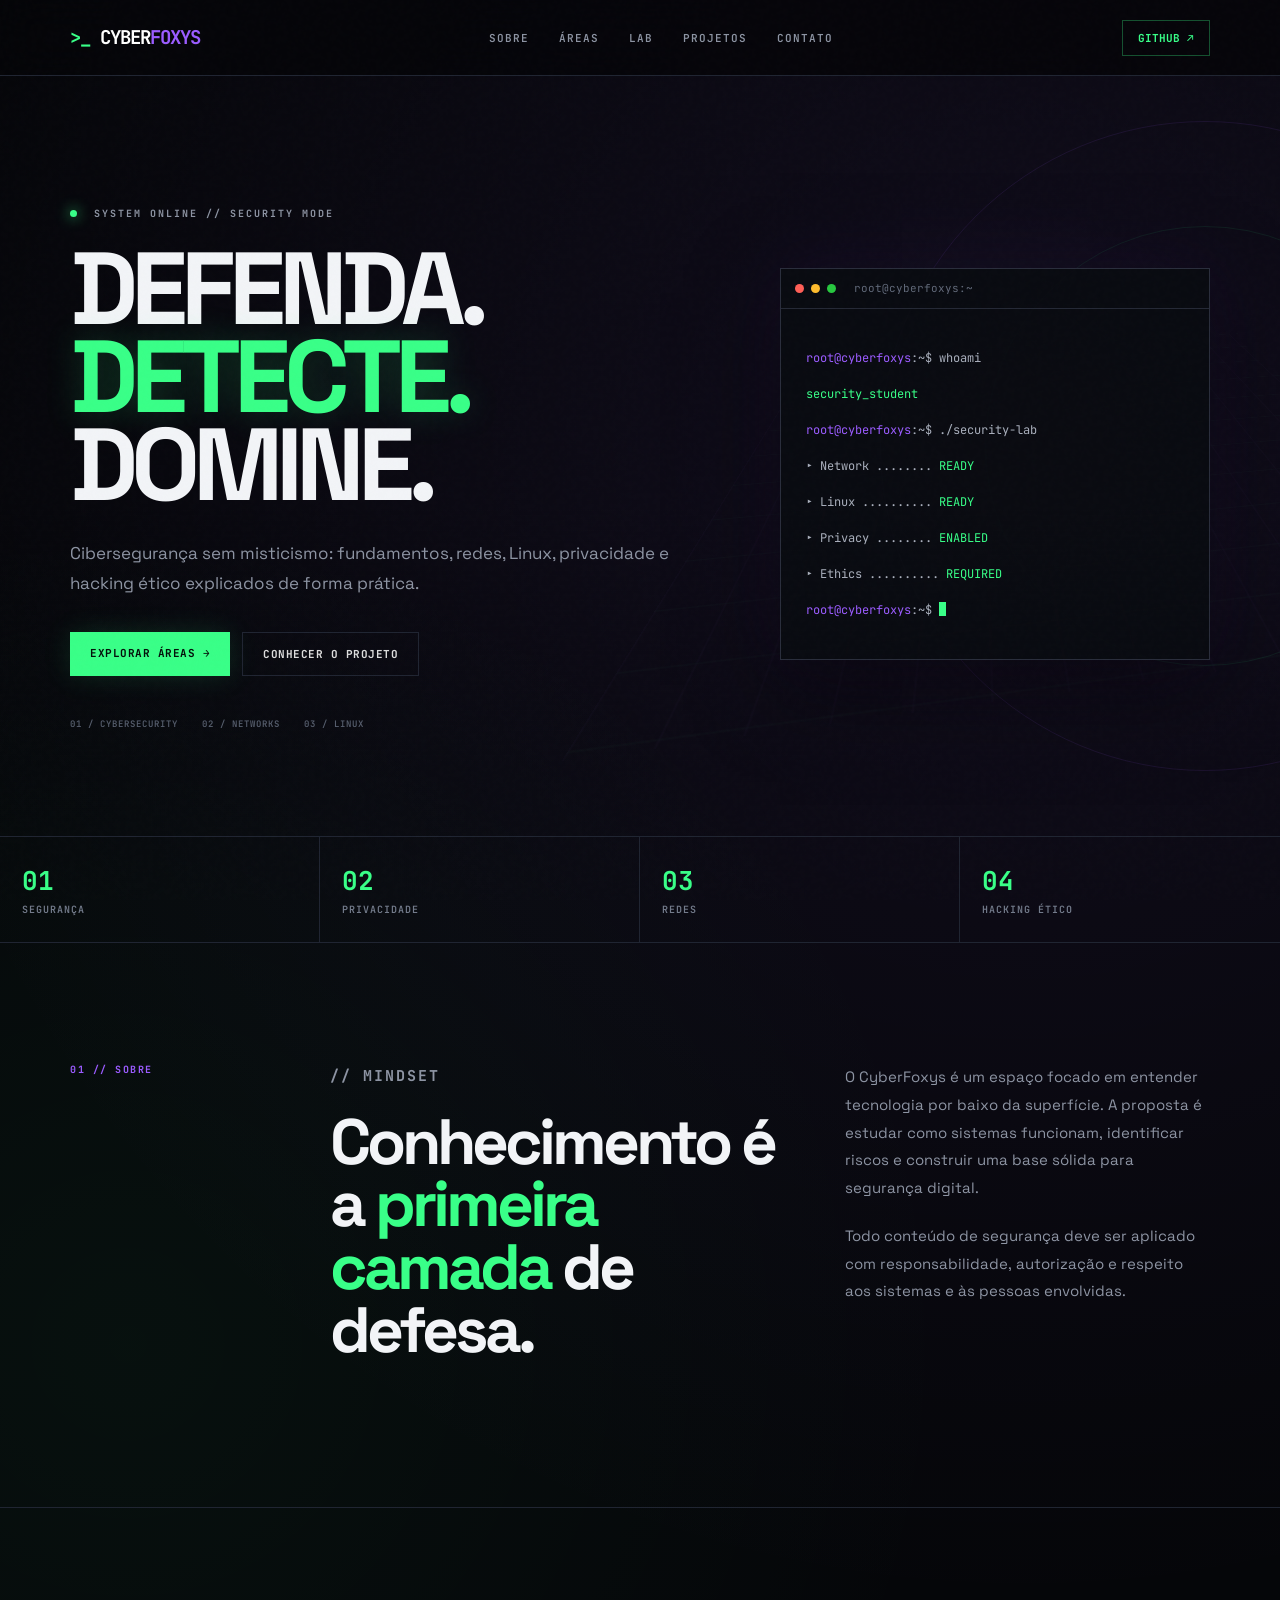
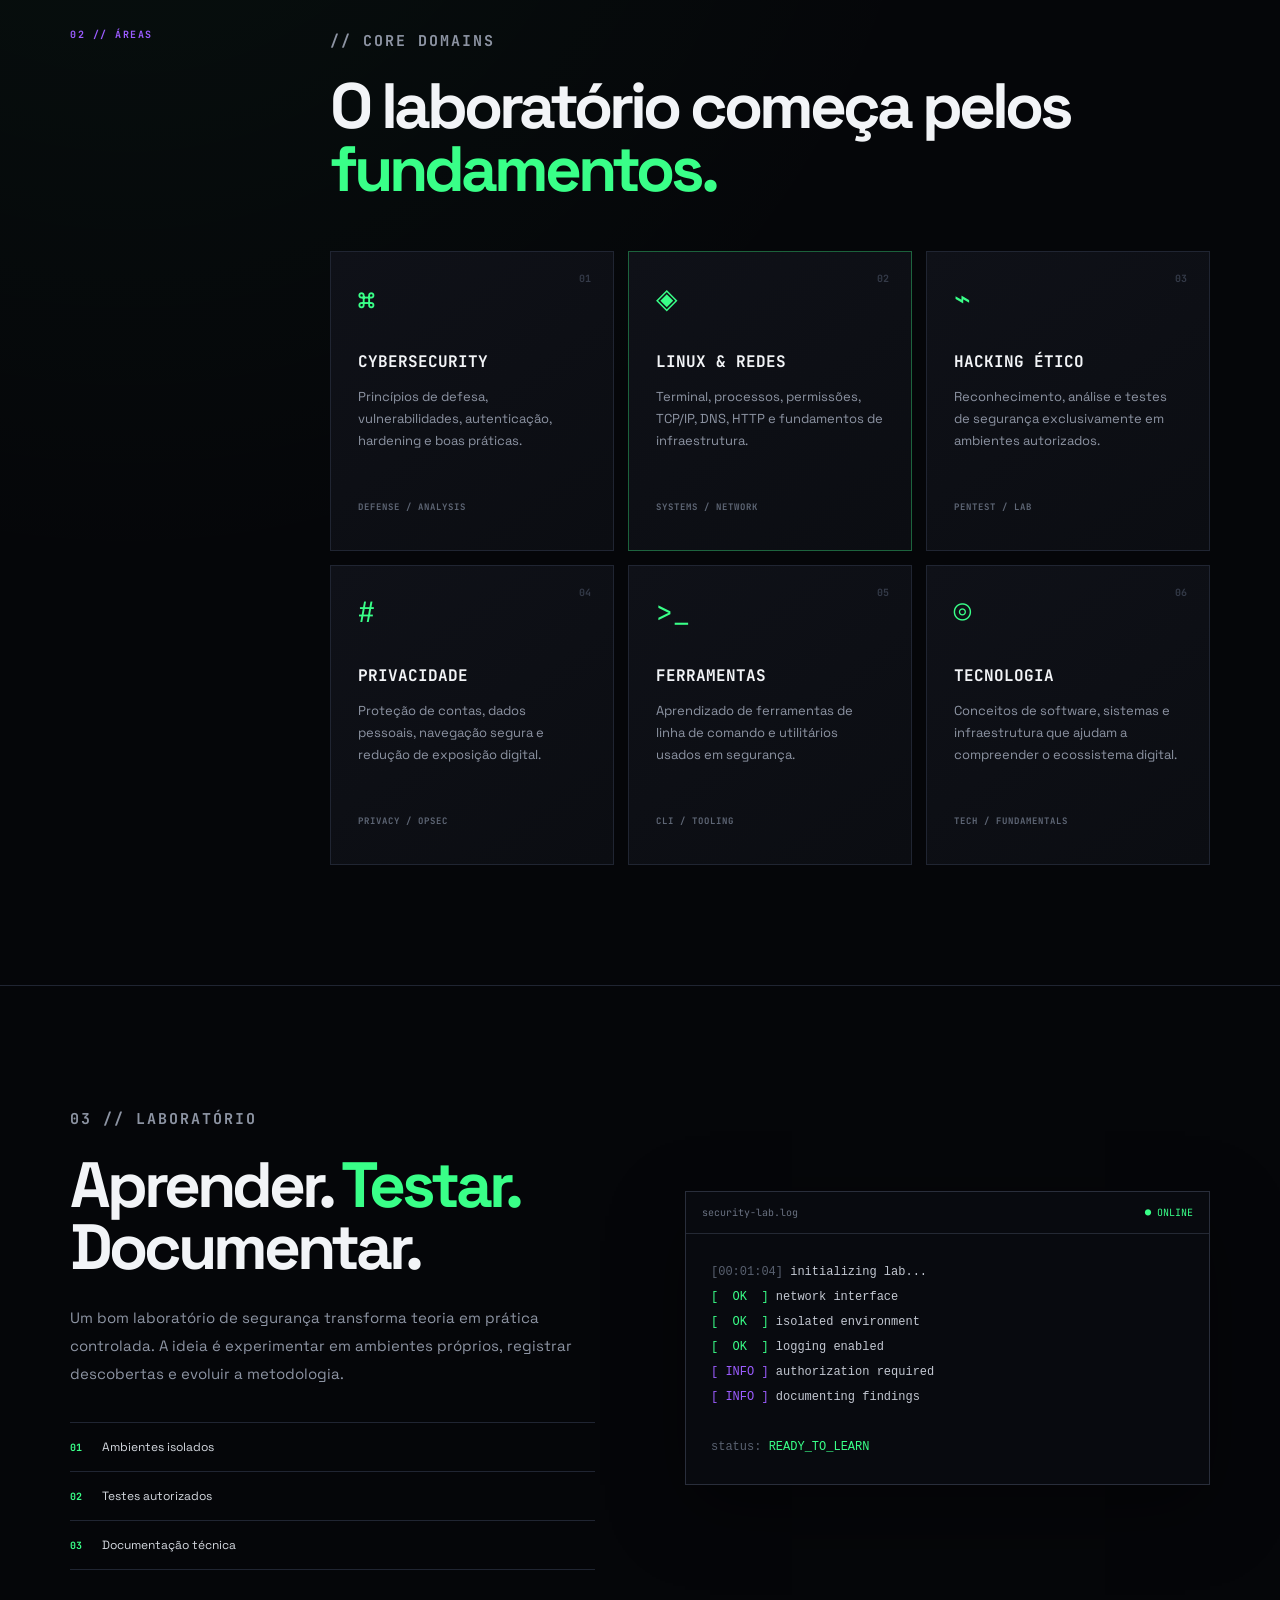
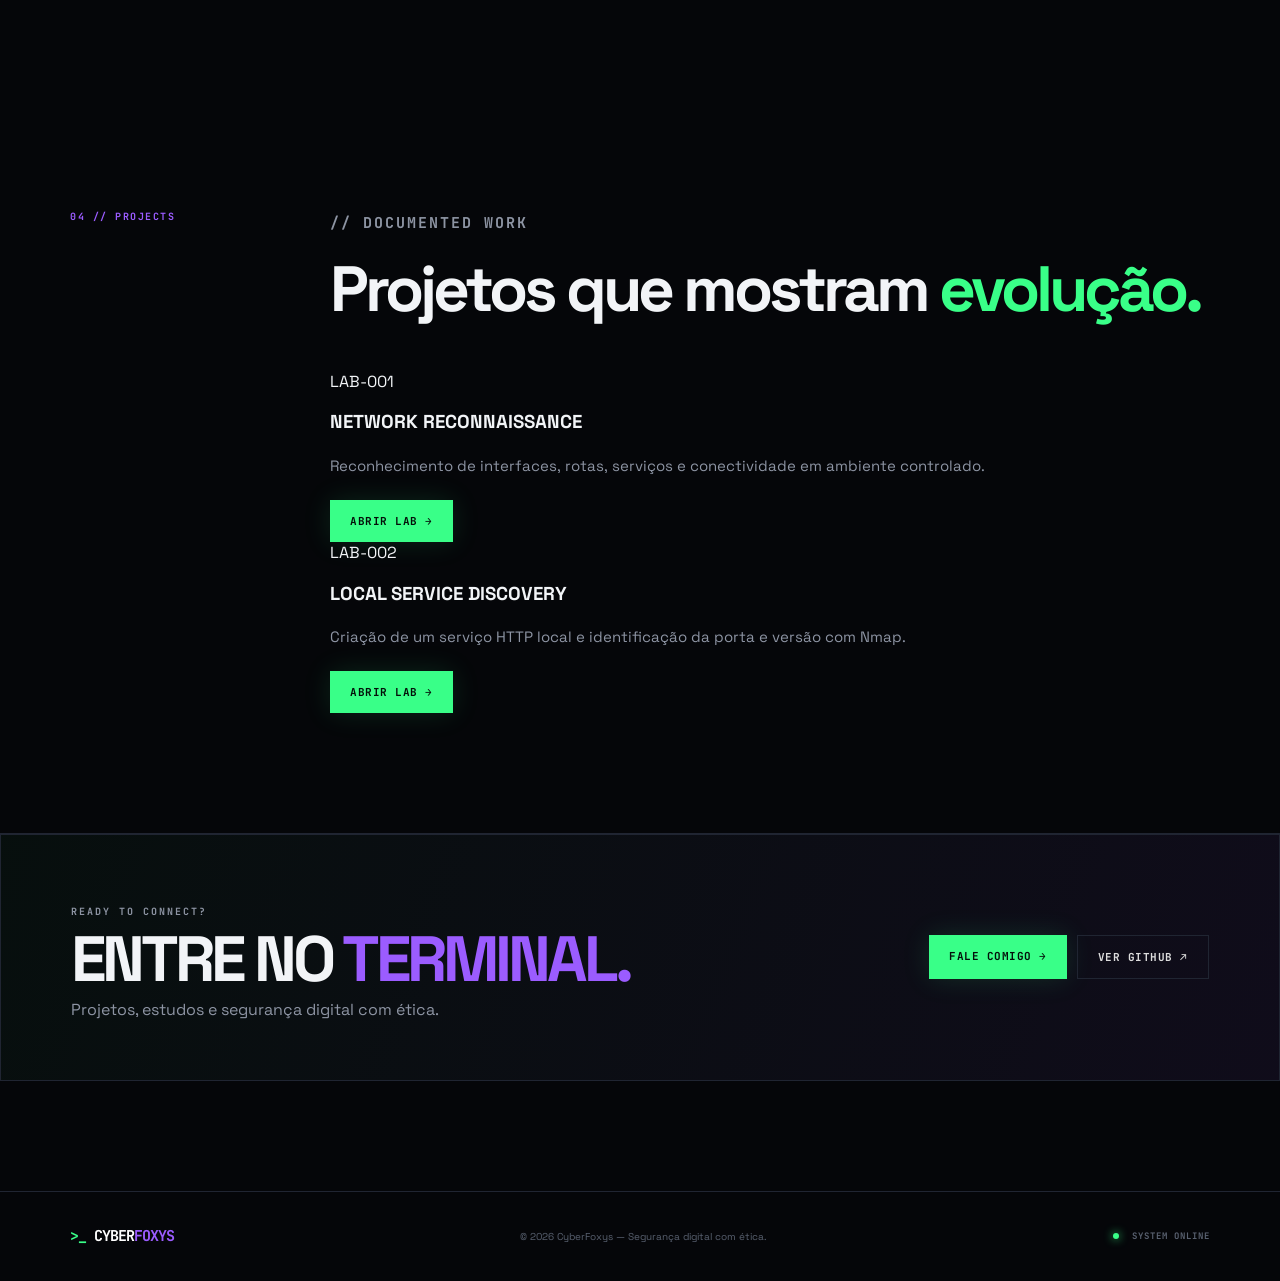
==== index.html @ c243d9e0 "Consolidar versão segura do site" ====
<!DOCTYPE html>
<html lang="pt-BR"><head><meta charset="UTF-8"><meta name="viewport" content="width=device-width, initial-scale=1.0"><meta name="description" content="CyberFoxys — portfólio e laboratório de cibersegurança, redes, Linux, privacidade e hacking ético."><meta name="theme-color" content="#050609"><title>CyberFoxys | Cyber Security</title><link rel="preconnect" href="https://fonts.googleapis.com"><link rel="preconnect" href="https://fonts.gstatic.com" crossorigin><link href="https://fonts.googleapis.com/css2?family=JetBrains+Mono:wght@400;500;600;700&family=Space+Grotesk:wght@400;500;600;700&display=swap" rel="stylesheet"><link rel="stylesheet" href="style.css"></head><body><div class="noise"></div><div class="scanlines"></div><header class="navbar"><a href="#inicio" class="logo" aria-label="CyberFoxys início"><span>&gt;_</span> CYBER<span>FOXYS</span></a><nav aria-label="Navegação principal"><a href="#sobre">SOBRE</a><a href="#areas">ÁREAS</a><a href="#laboratorio">LAB</a><a href="#projetos">PROJETOS</a><a href="#contato">CONTATO</a></nav><a href="https://github.com/FoxysSec/cybersec-site" target="_blank" rel="noopener noreferrer" class="nav-button">GITHUB ↗</a></header><main id="inicio"><section class="hero"><div class="hero-orbit orbit-one"></div><div class="hero-orbit orbit-two"></div><div class="hero-grid"></div><div class="hero-content"><p class="eyebrow"><span class="dot"></span> SYSTEM ONLINE // SECURITY MODE</p><h1>DEFENDA.<br><span>DETECTE.</span><br>DOMINE.</h1><p class="hero-text">Cibersegurança sem misticismo: fundamentos, redes, Linux, privacidade e hacking ético explicados de forma prática.</p><div class="hero-actions"><a href="#areas" class="button primary">EXPLORAR ÁREAS →</a><a href="#sobre" class="button ghost">CONHECER O PROJETO</a></div><div class="hero-meta"><span>01 / CYBERSECURITY</span><span>02 / NETWORKS</span><span>03 / LINUX</span></div></div><div class="terminal" aria-label="Terminal demonstrativo"><div class="terminal-top"><span class="traffic red"></span><span class="traffic yellow"></span><span class="traffic green"></span><span class="terminal-title">root@cyberfoxys:~</span></div><div class="terminal-body"><p><span class="purple">root@cyberfoxys</span>:~$ whoami</p><p class="green-text">security_student</p><p><span class="purple">root@cyberfoxys</span>:~$ ./security-lab</p><p>▸ Network ........ <span class="green-text">READY</span></p><p>▸ Linux .......... <span class="green-text">READY</span></p><p>▸ Privacy ........ <span class="green-text">ENABLED</span></p><p>▸ Ethics .......... <span class="green-text">REQUIRED</span></p><p><span class="purple">root@cyberfoxys</span>:~$ <span class="cursor"></span></p></div></div></section><section class="stats" aria-label="Áreas principais"><div><strong>01</strong><span>SEGURANÇA</span></div><div><strong>02</strong><span>PRIVACIDADE</span></div><div><strong>03</strong><span>REDES</span></div><div><strong>04</strong><span>HACKING ÉTICO</span></div></section><section class="section about" id="sobre"><div class="section-label">01 // SOBRE</div><div class="section-content split"><div><p class="kicker">// MINDSET</p><h2>Conhecimento é a <span>primeira camada</span> de defesa.</h2></div><div><p>O CyberFoxys é um espaço focado em entender tecnologia por baixo da superfície. A proposta é estudar como sistemas funcionam, identificar riscos e construir uma base sólida para segurança digital.</p><p>Todo conteúdo de segurança deve ser aplicado com responsabilidade, autorização e respeito aos sistemas e às pessoas envolvidas.</p></div></div></section><section class="section areas" id="areas"><div class="section-label">02 // ÁREAS</div><div class="section-content"><div class="section-heading"><p class="kicker">// CORE DOMAINS</p><h2>O laboratório começa pelos <span>fundamentos.</span></h2></div><div class="cards"><article class="card"><span class="card-number">01</span><div class="icon">⌘</div><h3>CYBERSECURITY</h3><p>Princípios de defesa, vulnerabilidades, autenticação, hardening e boas práticas.</p><span class="card-tag">DEFENSE / ANALYSIS</span></article><article class="card featured"><span class="card-number">02</span><div class="icon">◈</div><h3>LINUX & REDES</h3><p>Terminal, processos, permissões, TCP/IP, DNS, HTTP e fundamentos de infraestrutura.</p><span class="card-tag">SYSTEMS / NETWORK</span></article><article class="card"><span class="card-number">03</span><div class="icon">⌁</div><h3>HACKING ÉTICO</h3><p>Reconhecimento, análise e testes de segurança exclusivamente em ambientes autorizados.</p><span class="card-tag">PENTEST / LAB</span></article><article class="card"><span class="card-number">04</span><div class="icon">#</div><h3>PRIVACIDADE</h3><p>Proteção de contas, dados pessoais, navegação segura e redução de exposição digital.</p><span class="card-tag">PRIVACY / OPSEC</span></article><article class="card"><span class="card-number">05</span><div class="icon">&gt;_</div><h3>FERRAMENTAS</h3><p>Aprendizado de ferramentas de linha de comando e utilitários usados em segurança.</p><span class="card-tag">CLI / TOOLING</span></article><article class="card"><span class="card-number">06</span><div class="icon">◎</div><h3>TECNOLOGIA</h3><p>Conceitos de software, sistemas e infraestrutura que ajudam a compreender o ecossistema digital.</p><span class="card-tag">TECH / FUNDAMENTALS</span></article></div></div></section><section class="lab" id="laboratorio"><div class="lab-copy"><p class="kicker">03 // LABORATÓRIO</p><h2>Aprender. <span>Testar.</span> Documentar.</h2><p>Um bom laboratório de segurança transforma teoria em prática controlada. A ideia é experimentar em ambientes próprios, registrar descobertas e evoluir a metodologia.</p><div class="lab-points"><div><span>01</span><p>Ambientes isolados</p></div><div><span>02</span><p>Testes autorizados</p></div><div><span>03</span><p>Documentação técnica</p></div></div></div><div class="code-window"><div class="code-head"><span>security-lab.log</span><span>● ONLINE</span></div><pre><code><span class="code-muted">[00:01:04]</span> initializing lab...
<span class="code-green">[  OK  ]</span> network interface
<span class="code-green">[  OK  ]</span> isolated environment
<span class="code-green">[  OK  ]</span> logging enabled
<span class="code-purple">[ INFO ]</span> authorization required
<span class="code-purple">[ INFO ]</span> documenting findings

<span class="code-muted">status:</span> <span class="code-green">READY_TO_LEARN</span></code></pre></div></section><section class="section project-section" id="projetos"><div class="section-label">04 // PROJECTS</div><div class="section-content"><div class="section-heading"><p class="kicker">// DOCUMENTED WORK</p><h2>Projetos que mostram <span>evolução.</span></h2></div><div class="project-card"><div><span class="project-id">LAB-001</span><h3>NETWORK RECONNAISSANCE</h3><p>Reconhecimento de interfaces, rotas, serviços e conectividade em ambiente controlado.</p></div><a class="button primary" href="labs/lab-001-network-reconnaissance.html">ABRIR LAB →</a></div><div class="project-card"><div><span class="project-id">LAB-002</span><h3>LOCAL SERVICE DISCOVERY</h3><p>Criação de um serviço HTTP local e identificação da porta e versão com Nmap.</p></div><a class="button primary" href="labs/lab-002-local-service-discovery.html">ABRIR LAB →</a></div></div></section><section class="cta" id="contato"><div><p class="eyebrow">READY TO CONNECT?</p><h2>ENTRE NO <span>TERMINAL.</span></h2><p>Projetos, estudos e segurança digital com ética.</p></div><div class="cta-actions"><a class="button primary" href="mailto:contato@cyberfoxys.com.br">FALE COMIGO →</a><a class="button ghost" href="https://github.com/FoxysSec/cybersec-site" target="_blank" rel="noopener noreferrer">VER GITHUB ↗</a></div></section></main><footer><div class="logo"><span>&gt;_</span> CYBER<span>FOXYS</span></div><p>© 2026 CyberFoxys — Segurança digital com ética.</p><span class="footer-status"><i></i> SYSTEM ONLINE</span></footer></body></html>
---- style.css ----
@import url('https://fonts.googleapis.com/css2?family=JetBrains+Mono:wght@400;500;600;700&family=Space+Grotesk:wght@400;500;600;700&display=swap');
:root{--bg:#050609;--panel:#0b0d12;--panel2:#0f1118;--text:#f2f4f7;--muted:#8d94a3;--green:#39ff88;--purple:#9b5cff;--border:#202532;--max:1320px}*{box-sizing:border-box;scroll-behavior:smooth}html{background:var(--bg)}body{margin:0;background:radial-gradient(circle at 80% 10%,rgba(155,92,255,.08),transparent 28%),radial-gradient(circle at 10% 30%,rgba(57,255,136,.045),transparent 25%),var(--bg);color:var(--text);font-family:'Space Grotesk',sans-serif;overflow-x:hidden}a{transition:.22s ease}.noise,.scanlines{position:fixed;inset:0;pointer-events:none}.noise{z-index:20;opacity:.025;background-image:url("data:image/svg+xml,%3Csvg viewBox='0 0 180 180' xmlns='http://www.w3.org/2000/svg'%3E%3Cfilter id='n'%3E%3CfeTurbulence type='fractalNoise' baseFrequency='.9' numOctaves='3' stitchTiles='stitch'/%3E%3C/filter%3E%3Crect width='100%25' height='100%25' filter='url(%23n)' opacity='.6'/%3E%3C/svg%3E")}.scanlines{z-index:19;background:repeating-linear-gradient(0deg,transparent 0,transparent 4px,rgba(255,255,255,.012) 5px)}.navbar{height:76px;padding:0 5.5%;display:flex;align-items:center;justify-content:space-between;border-bottom:1px solid var(--border);background:rgba(5,6,9,.82);backdrop-filter:blur(18px);position:sticky;top:0;z-index:15}.logo{font:700 19px "JetBrains Mono",monospace;color:#fff;text-decoration:none;letter-spacing:-1px}.logo span:first-child{color:var(--green)}.logo span:last-child{color:var(--purple)}nav{display:flex;gap:30px}nav a{color:var(--muted);text-decoration:none;font:600 11px "JetBrains Mono",monospace;letter-spacing:1px}nav a:hover{color:var(--green)}.nav-button{color:var(--green);border:1px solid rgba(57,255,136,.3);padding:10px 15px;text-decoration:none;font:700 11px "JetBrains Mono",monospace}.nav-button:hover{background:rgba(57,255,136,.08);border-color:var(--green)}.hero{min-height:760px;max-width:var(--max);margin:auto;padding:110px 5.5% 95px;display:flex;align-items:center;justify-content:space-between;gap:70px;position:relative;overflow:hidden}.hero-content{max-width:730px;position:relative;z-index:2}.eyebrow,.kicker{font:700 10px "JetBrains Mono",monospace;letter-spacing:2px;color:var(--muted)}.eyebrow .dot{display:inline-block;width:7px;height:7px;border-radius:50%;background:var(--green);box-shadow:0 0 14px var(--green);margin-right:9px}.hero h1{font-size:clamp(58px,8vw,112px);line-height:.86;letter-spacing:-7px;margin:25px 0 30px;font-weight:700}.hero h1 span{color:var(--green);text-shadow:0 0 35px rgba(57,255,136,.2)}.hero-text{max-width:620px;color:var(--muted);font-size:17px;line-height:1.75;margin:0}.hero-actions{display:flex;gap:12px;flex-wrap:wrap;margin-top:34px}.button{display:inline-block;padding:14px 20px;text-decoration:none;font:700 11px "JetBrains Mono",monospace;letter-spacing:.5px}.primary{background:var(--green);color:#04100a;box-shadow:0 0 28px rgba(57,255,136,.13)}.primary:hover{transform:translateY(-2px);box-shadow:0 0 38px rgba(57,255,136,.3)}.ghost{border:1px solid var(--border);color:#ddd}.ghost:hover{border-color:var(--purple);color:#fff;background:rgba(155,92,255,.05)}.hero-meta{display:flex;gap:24px;margin-top:42px;color:#555d6c;font:600 9px "JetBrains Mono",monospace;letter-spacing:1px}.terminal{width:430px;flex:none;background:rgba(10,12,18,.94);border:1px solid #2a2e3c;box-shadow:0 25px 80px rgba(0,0,0,.55),0 0 70px rgba(155,92,255,.08);position:relative;z-index:3}.terminal-top{height:40px;border-bottom:1px solid #252936;display:flex;align-items:center;padding:0 14px;gap:7px}.traffic{width:9px;height:9px;border-radius:50%}.red{background:#ff5f57}.yellow{background:#febc2e}.green{background:#28c840}.terminal-title{margin-left:11px;color:#606878;font:11px "JetBrains Mono",monospace}.terminal-body{padding:25px;font:12px/2 "JetBrains Mono",monospace;color:#aab0bd}.purple,.code-purple{color:var(--purple)}.green-text,.code-green{color:var(--green)}.cursor{display:inline-block;width:7px;height:14px;background:var(--green);vertical-align:-2px;animation:blink 1s infinite}@keyframes blink{50%{opacity:0}}.hero-orbit{position:absolute;border:1px solid rgba(155,92,255,.1);border-radius:50%;pointer-events:none}.orbit-one{width:650px;height:650px;right:-250px;top:45px}.orbit-two{width:440px;height:440px;right:-145px;top:150px;border-color:rgba(57,255,136,.08)}.hero-grid{position:absolute;width:600px;height:500px;right:-80px;top:120px;opacity:.35;background-image:linear-gradient(rgba(57,255,136,.05) 1px,transparent 1px),linear-gradient(90deg,rgba(155,92,255,.05) 1px,transparent 1px);background-size:45px 45px;transform:perspective(500px) rotateX(55deg) rotateZ(-8deg)}.stats{display:grid;grid-template-columns:repeat(4,1fr);border-top:1px solid var(--border);border-bottom:1px solid var(--border)}.stats div{padding:26px 7%;border-right:1px solid var(--border);display:flex;flex-direction:column;gap:5px}.stats div:last-child{border-right:0}.stats strong{font:700 26px "JetBrains Mono",monospace;color:var(--green)}.stats span{font:600 10px "JetBrains Mono",monospace;color:#737b8b;letter-spacing:1px}.section{max-width:var(--max);margin:auto;padding:120px 5.5%;display:grid;grid-template-columns:190px 1fr;gap:70px;border-bottom:1px solid var(--border)}.section-label{font:700 10px "JetBrains Mono",monospace;color:var(--purple);letter-spacing:1.5px}.section-content{min-width:0}.split{max-width:1000px;display:grid;grid-template-columns:1.1fr .9fr;gap:70px}.section h2,.lab h2,.cta h2{font-size:clamp(38px,5vw,68px);line-height:.98;letter-spacing:-4px;margin:8px 0 25px}.section h2 span,.lab h2 span{color:var(--green)}.section-content p,.lab-copy>p{color:var(--muted);font-size:15px;line-height:1.85;margin:0 0 20px}.section-heading{margin-bottom:50px}.cards{display:grid;grid-template-columns:repeat(3,1fr);gap:14px;max-width:1080px}.card{min-height:300px;padding:27px;background:linear-gradient(145deg,var(--panel2),var(--panel));border:1px solid var(--border);position:relative;overflow:hidden;transition:.25s}.card:hover{transform:translateY(-6px);border-color:var(--purple);box-shadow:0 18px 50px rgba(155,92,255,.09)}.card.featured{border-color:rgba(57,255,136,.35)}.card-number{position:absolute;top:20px;right:22px;color:#343a48;font:700 10px "JetBrains Mono",monospace}.icon{font:28px "JetBrains Mono",monospace;color:var(--green);margin-bottom:35px}.card h3{font:700 16px "JetBrains Mono",monospace;margin:0 0 14px}.card p{color:var(--muted);font-size:13px;line-height:1.7;min-height:88px;margin:0 0 20px}.card-tag{font:700 9px "JetBrains Mono",monospace;color:#5e6675;letter-spacing:1px}.lab{max-width:var(--max);margin:auto;padding:120px 5.5%;display:grid;grid-template-columns:1fr 1fr;gap:90px;align-items:center}.lab-points{border-top:1px solid var(--border);margin-top:35px}.lab-points div{display:flex;align-items:center;gap:20px;padding:16px 0;border-bottom:1px solid var(--border)}.lab-points span{color:var(--green);font:700 10px "JetBrains Mono",monospace}.lab-points p{margin:0!important;color:#d5d9e0!important;font-size:12px!important}.code-window{border:1px solid #292e3b;background:#080a0f;box-shadow:0 25px 70px rgba(0,0,0,.4)}.code-head{height:42px;padding:0 16px;border-bottom:1px solid #242934;display:flex;justify-content:space-between;align-items:center;color:#697181;font:10px "JetBrains Mono",monospace}.code-head span:last-child{color:var(--green)}.code-window pre{padding:25px;margin:0;overflow:auto;font:12px/2 "JetBrains Mono",monospace;color:#c3c8d2}.code-muted{color:#596170}.cta{max-width:var(--max);margin:0 auto 110px;padding:60px 5.5%;border:1px solid var(--border);display:flex;justify-content:space-between;align-items:center;gap:30px;background:linear-gradient(110deg,rgba(57,255,136,.035),rgba(155,92,255,.07))}.cta h2{margin:8px 0}.cta h2 span{color:var(--purple)}.cta p:not(.eyebrow){color:var(--muted);margin:0}.cta-actions{display:flex;gap:10px;flex-wrap:wrap}footer{border-top:1px solid var(--border);padding:28px 5.5%;display:flex;justify-content:space-between;align-items:center;color:#596170;font-size:10px;gap:20px}footer .logo{font-size:15px}.footer-status{font:700 9px "JetBrains Mono",monospace;letter-spacing:1px}.footer-status i{display:inline-block;width:6px;height:6px;border-radius:50%;background:var(--green);box-shadow:0 0 10px var(--green);margin-right:7px}@media(max-width:1000px){nav{display:none}.hero{padding-top:80px;flex-direction:column;align-items:flex-start}.terminal{width:100%;max-width:620px}.hero-orbit,.hero-grid{right:-300px}.cards{grid-template-columns:repeat(2,1fr)}.split,.lab{grid-template-columns:1fr;gap:40px}.section{grid-template-columns:1fr;gap:25px}.lab{padding-left:5.5%;padding-right:5.5%}}@media(max-width:600px){.navbar{padding:0 5%}.nav-button{display:none}.hero,.section{padding-left:5%;padding-right:5%}.hero{min-height:auto;padding-top:70px;padding-bottom:70px}.hero h1{letter-spacing:-4px}.hero-meta{flex-direction:column;gap:8px}.stats{grid-template-columns:repeat(2,1fr)}.stats div{padding:21px 5%}.stats div:nth-child(2){border-right:0}.cards{grid-template-columns:1fr}.card{min-height:260px}.section,.lab{padding-top:85px;padding-bottom:85px}.cta{margin:0 5% 80px;padding:40px 7%;align-items:flex-start;flex-direction:column}.cta h2{letter-spacing:-3px}footer{padding:25px 5%;flex-direction:column;align-items:flex-start}.hero-orbit,.hero-grid{display:none}}
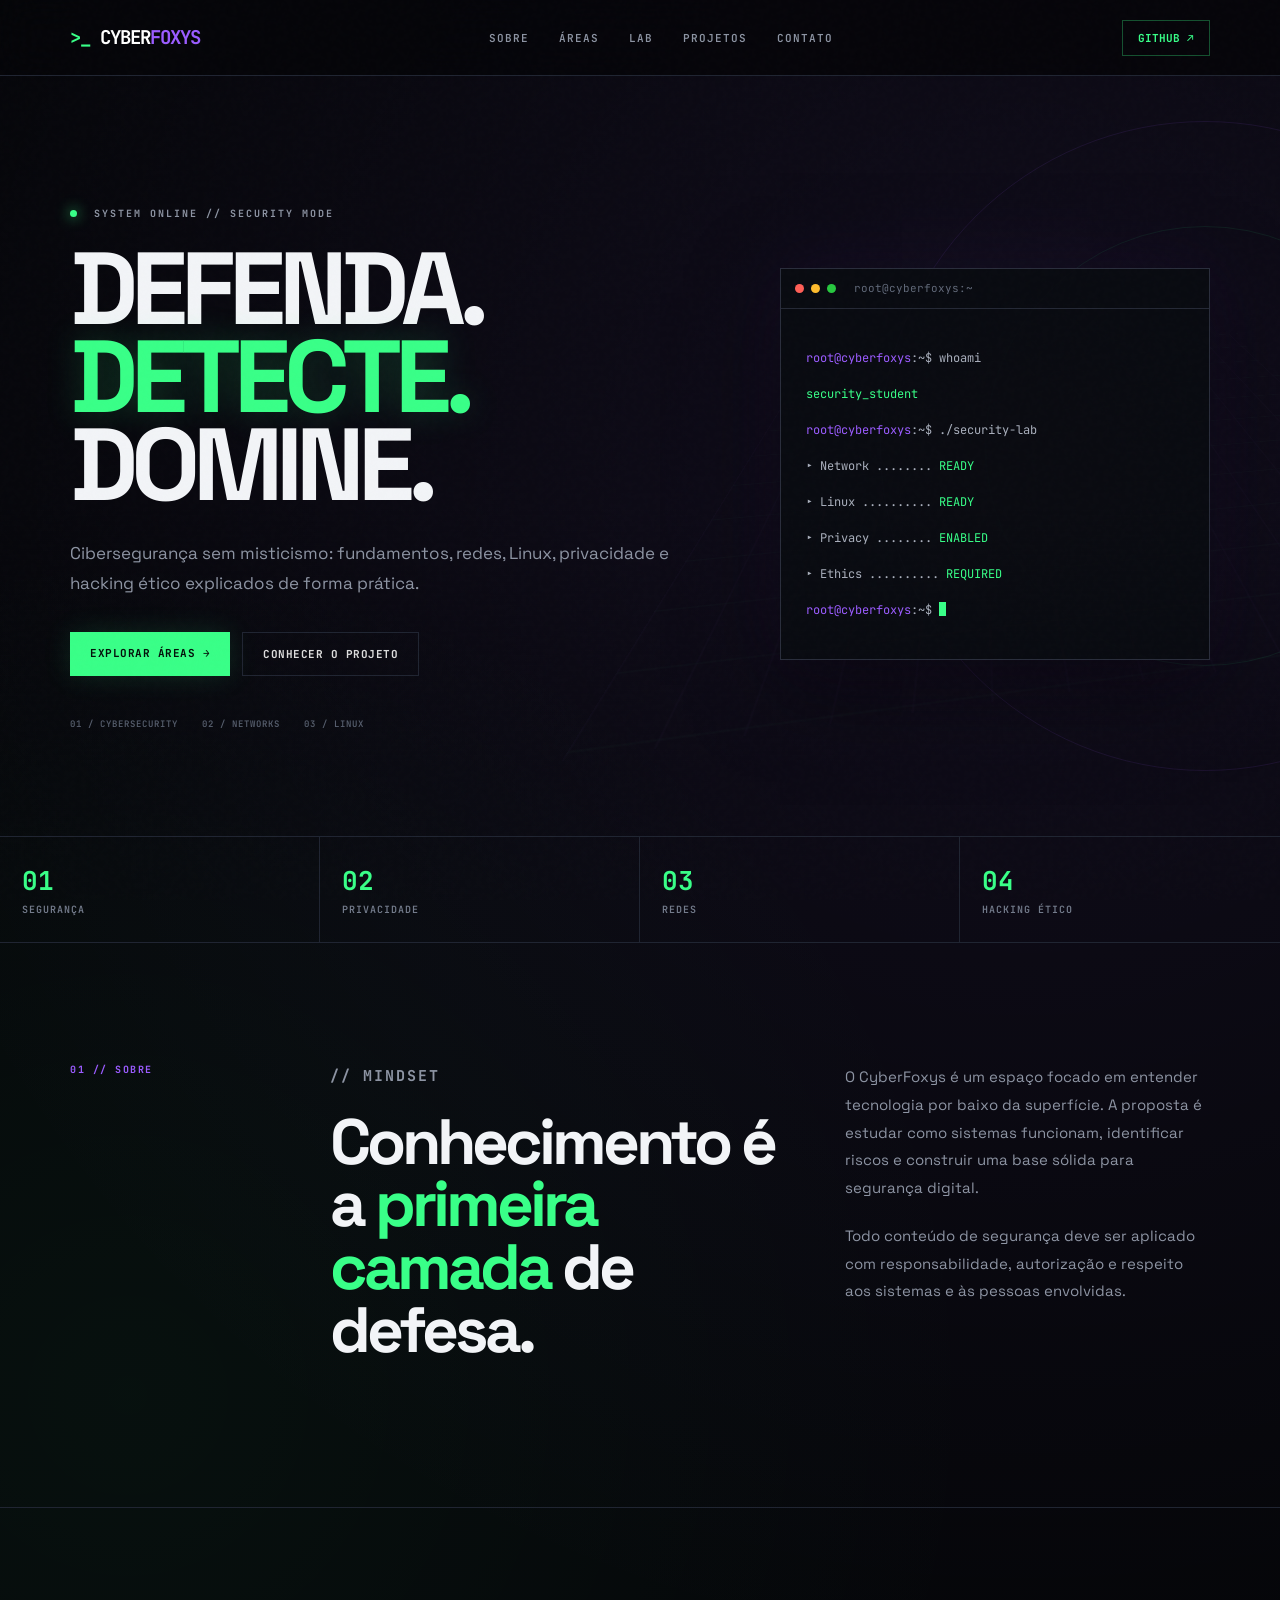
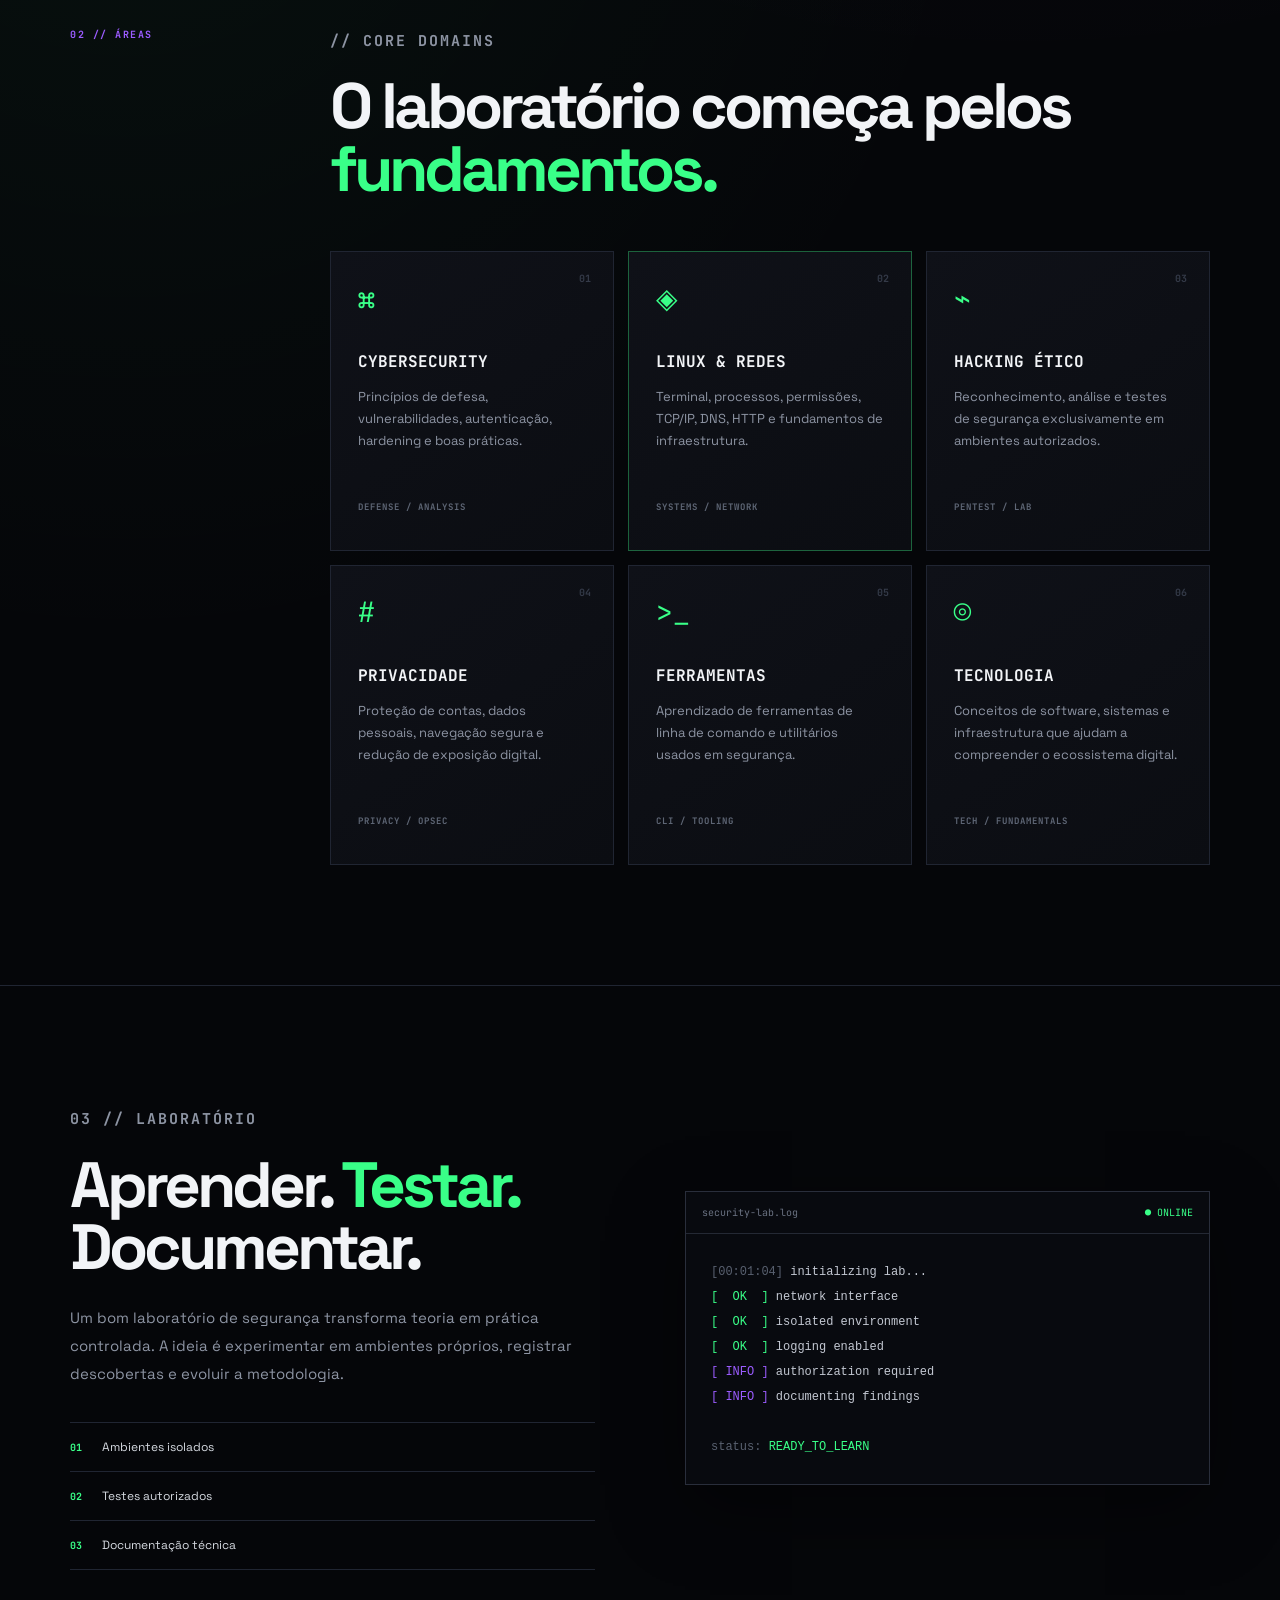
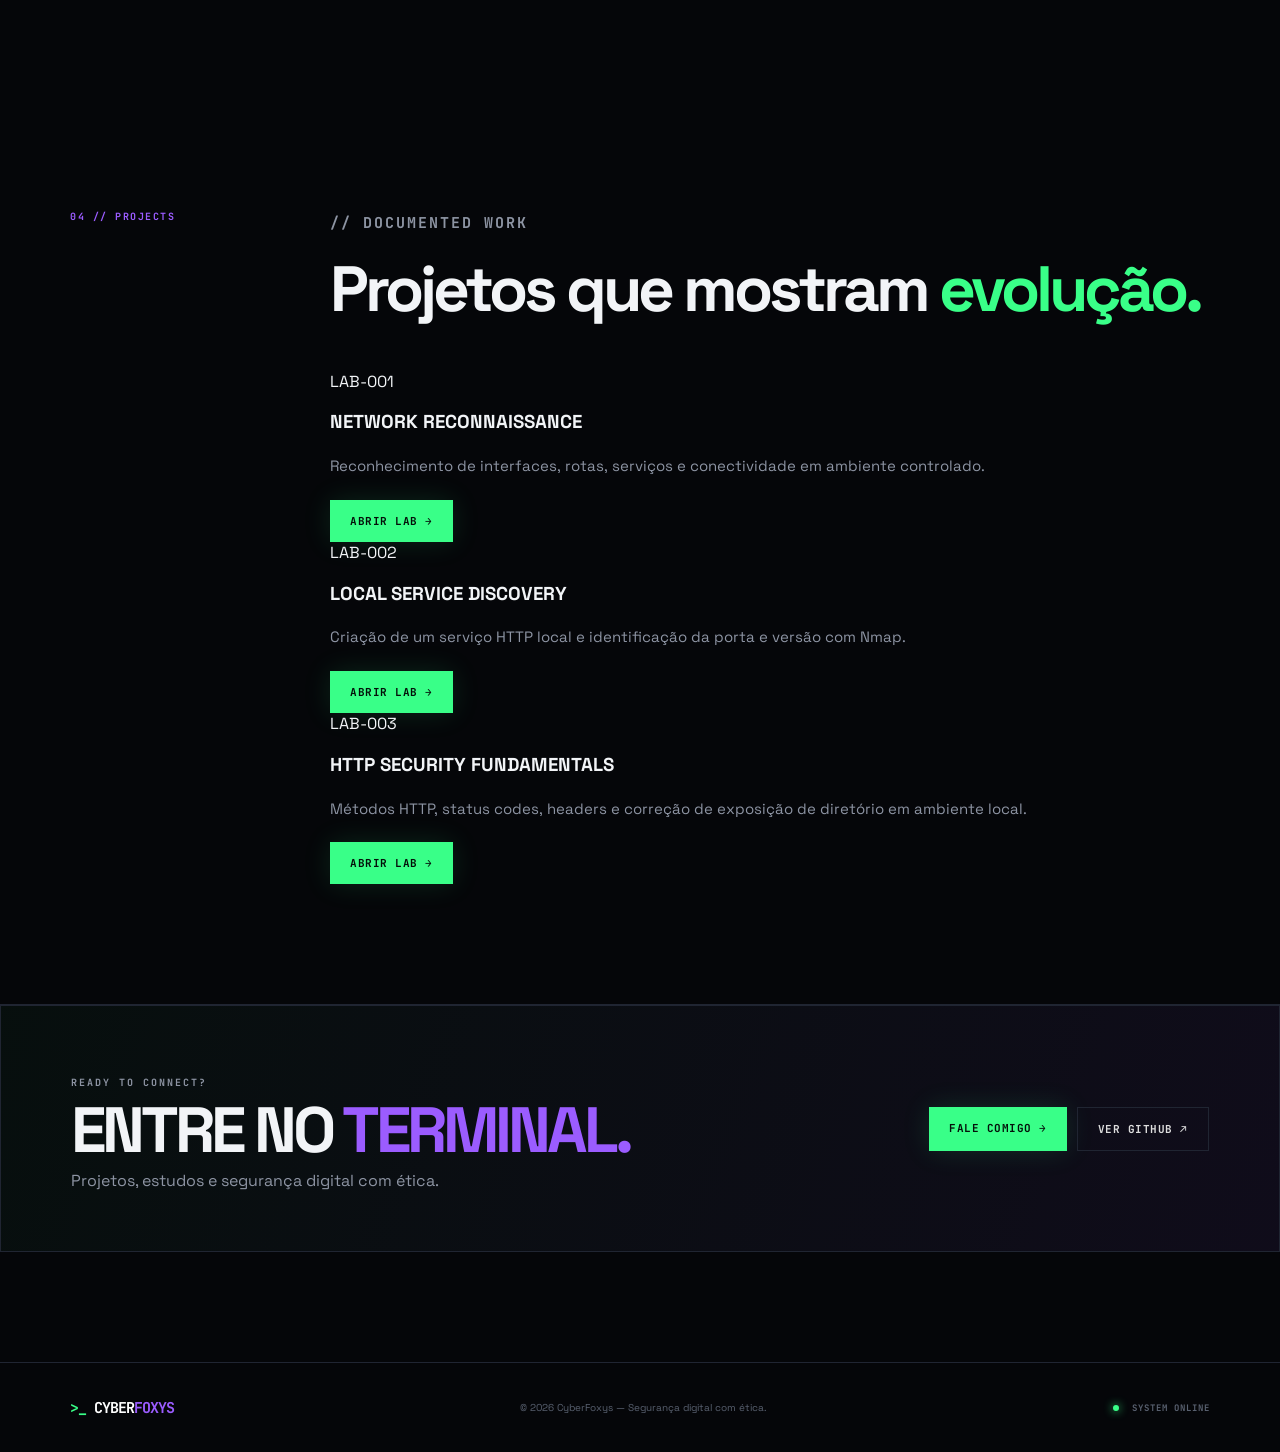
==== commit 398ae942: "Adicionar LAB-003 à página de projetos" ====
--- a/index.html
+++ b/index.html
@@ -1,9 +1,9 @@
 <!DOCTYPE html>
-<html lang="pt-BR"><head><meta charset="UTF-8"><meta name="viewport" content="width=device-width, initial-scale=1.0"><meta name="description" content="CyberFoxys — portfólio e laboratório de cibersegurança, redes, Linux, privacidade e hacking ético."><meta name="theme-color" content="#050609"><title>CyberFoxys | Cyber Security</title><link rel="preconnect" href="https://fonts.googleapis.com"><link rel="preconnect" href="https://fonts.gstatic.com" crossorigin><link href="https://fonts.googleapis.com/css2?family=JetBrains+Mono:wght@400;500;600;700&family=Space+Grotesk:wght@400;500;600;700&display=swap" rel="stylesheet"><link rel="stylesheet" href="style.css"></head><body><div class="noise"></div><div class="scanlines"></div><header class="navbar"><a href="#inicio" class="logo" aria-label="CyberFoxys início"><span>&gt;_</span> CYBER<span>FOXYS</span></a><nav aria-label="Navegação principal"><a href="#sobre">SOBRE</a><a href="#areas">ÁREAS</a><a href="#laboratorio">LAB</a><a href="#projetos">PROJETOS</a><a href="#contato">CONTATO</a></nav><a href="https://github.com/FoxysSec/cybersec-site" target="_blank" rel="noopener noreferrer" class="nav-button">GITHUB ↗</a></header><main id="inicio"><section class="hero"><div class="hero-orbit orbit-one"></div><div class="hero-orbit orbit-two"></div><div class="hero-grid"></div><div class="hero-content"><p class="eyebrow"><span class="dot"></span> SYSTEM ONLINE // SECURITY MODE</p><h1>DEFENDA.<br><span>DETECTE.</span><br>DOMINE.</h1><p class="hero-text">Cibersegurança sem misticismo: fundamentos, redes, Linux, privacidade e hacking ético explicados de forma prática.</p><div class="hero-actions"><a href="#areas" class="button primary">EXPLORAR ÁREAS →</a><a href="#sobre" class="button ghost">CONHECER O PROJETO</a></div><div class="hero-meta"><span>01 / CYBERSECURITY</span><span>02 / NETWORKS</span><span>03 / LINUX</span></div></div><div class="terminal" aria-label="Terminal demonstrativo"><div class="terminal-top"><span class="traffic red"></span><span class="traffic yellow"></span><span class="traffic green"></span><span class="terminal-title">root@cyberfoxys:~</span></div><div class="terminal-body"><p><span class="purple">root@cyberfoxys</span>:~$ whoami</p><p class="green-text">security_student</p><p><span class="purple">root@cyberfoxys</span>:~$ ./security-lab</p><p>▸ Network ........ <span class="green-text">READY</span></p><p>▸ Linux .......... <span class="green-text">READY</span></p><p>▸ Privacy ........ <span class="green-text">ENABLED</span></p><p>▸ Ethics .......... <span class="green-text">REQUIRED</span></p><p><span class="purple">root@cyberfoxys</span>:~$ <span class="cursor"></span></p></div></div></section><section class="stats" aria-label="Áreas principais"><div><strong>01</strong><span>SEGURANÇA</span></div><div><strong>02</strong><span>PRIVACIDADE</span></div><div><strong>03</strong><span>REDES</span></div><div><strong>04</strong><span>HACKING ÉTICO</span></div></section><section class="section about" id="sobre"><div class="section-label">01 // SOBRE</div><div class="section-content split"><div><p class="kicker">// MINDSET</p><h2>Conhecimento é a <span>primeira camada</span> de defesa.</h2></div><div><p>O CyberFoxys é um espaço focado em entender tecnologia por baixo da superfície. A proposta é estudar como sistemas funcionam, identificar riscos e construir uma base sólida para segurança digital.</p><p>Todo conteúdo de segurança deve ser aplicado com responsabilidade, autorização e respeito aos sistemas e às pessoas envolvidas.</p></div></div></section><section class="section areas" id="areas"><div class="section-label">02 // ÁREAS</div><div class="section-content"><div class="section-heading"><p class="kicker">// CORE DOMAINS</p><h2>O laboratório começa pelos <span>fundamentos.</span></h2></div><div class="cards"><article class="card"><span class="card-number">01</span><div class="icon">⌘</div><h3>CYBERSECURITY</h3><p>Princípios de defesa, vulnerabilidades, autenticação, hardening e boas práticas.</p><span class="card-tag">DEFENSE / ANALYSIS</span></article><article class="card featured"><span class="card-number">02</span><div class="icon">◈</div><h3>LINUX & REDES</h3><p>Terminal, processos, permissões, TCP/IP, DNS, HTTP e fundamentos de infraestrutura.</p><span class="card-tag">SYSTEMS / NETWORK</span></article><article class="card"><span class="card-number">03</span><div class="icon">⌁</div><h3>HACKING ÉTICO</h3><p>Reconhecimento, análise e testes de segurança exclusivamente em ambientes autorizados.</p><span class="card-tag">PENTEST / LAB</span></article><article class="card"><span class="card-number">04</span><div class="icon">#</div><h3>PRIVACIDADE</h3><p>Proteção de contas, dados pessoais, navegação segura e redução de exposição digital.</p><span class="card-tag">PRIVACY / OPSEC</span></article><article class="card"><span class="card-number">05</span><div class="icon">&gt;_</div><h3>FERRAMENTAS</h3><p>Aprendizado de ferramentas de linha de comando e utilitários usados em segurança.</p><span class="card-tag">CLI / TOOLING</span></article><article class="card"><span class="card-number">06</span><div class="icon">◎</div><h3>TECNOLOGIA</h3><p>Conceitos de software, sistemas e infraestrutura que ajudam a compreender o ecossistema digital.</p><span class="card-tag">TECH / FUNDAMENTALS</span></article></div></div></section><section class="lab" id="laboratorio"><div class="lab-copy"><p class="kicker">03 // LABORATÓRIO</p><h2>Aprender. <span>Testar.</span> Documentar.</h2><p>Um bom laboratório de segurança transforma teoria em prática controlada. A ideia é experimentar em ambientes próprios, registrar descobertas e evoluir a metodologia.</p><div class="lab-points"><div><span>01</span><p>Ambientes isolados</p></div><div><span>02</span><p>Testes autorizados</p></div><div><span>03</span><p>Documentação técnica</p></div></div></div><div class="code-window"><div class="code-head"><span>security-lab.log</span><span>● ONLINE</span></div><pre><code><span class="code-muted">[00:01:04]</span> initializing lab...
+<html lang="pt-BR"><head><meta charset="UTF-8"><meta name="viewport" content="width=device-width, initial-scale=1.0"><meta name="description" content="CyberFoxys — portfólio e laboratório de cibersegurança, redes, Linux, privacidade e hacking ético."><meta name="theme-color" content="#050609"><title>CyberFoxys | Cyber Security</title><link rel="preconnect" href="https://fonts.googleapis.com"><link rel="preconnect" href="https://fonts.googleapis.com" crossorigin><link rel="stylesheet" href="style.css"></head><body><div class="noise"></div><div class="scanlines"></div><header class="navbar"><a href="#inicio" class="logo"><span>&gt;_</span> CYBER<span>FOXYS</span></a><nav aria-label="Navegação principal"><a href="#sobre">SOBRE</a><a href="#areas">ÁREAS</a><a href="#laboratorio">LAB</a><a href="#projetos">PROJETOS</a><a href="#contato">CONTATO</a></nav><a href="https://github.com/FoxysSec/cybersec-site" target="_blank" rel="noopener noreferrer" class="nav-button">GITHUB ↗</a></header><main id="inicio"><section class="hero"><div class="hero-orbit orbit-one"></div><div class="hero-orbit orbit-two"></div><div class="hero-grid"></div><div class="hero-content"><p class="eyebrow"><span class="dot"></span> SYSTEM ONLINE // SECURITY MODE</p><h1>DEFENDA.<br><span>DETECTE.</span><br>DOMINE.</h1><p class="hero-text">Cibersegurança sem misticismo: fundamentos, redes, Linux, privacidade e hacking ético explicados de forma prática.</p><div class="hero-actions"><a href="#areas" class="button primary">EXPLORAR ÁREAS →</a><a href="#sobre" class="button ghost">CONHECER O PROJETO</a></div><div class="hero-meta"><span>01 / CYBERSECURITY</span><span>02 / NETWORKS</span><span>03 / LINUX</span></div></div><div class="terminal" aria-label="Terminal demonstrativo"><div class="terminal-top"><span class="traffic red"></span><span class="traffic yellow"></span><span class="traffic green"></span><span class="terminal-title">root@cyberfoxys:~</span></div><div class="terminal-body"><p><span class="purple">root@cyberfoxys</span>:~$ whoami</p><p class="green-text">security_student</p><p><span class="purple">root@cyberfoxys</span>:~$ ./security-lab</p><p>▸ Network ........ <span class="green-text">READY</span></p><p>▸ Linux .......... <span class="green-text">READY</span></p><p>▸ Privacy ........ <span class="green-text">ENABLED</span></p><p>▸ Ethics .......... <span class="green-text">REQUIRED</span></p><p><span class="purple">root@cyberfoxys</span>:~$ <span class="cursor"></span></p></div></div></section><section class="stats"><div><strong>01</strong><span>SEGURANÇA</span></div><div><strong>02</strong><span>PRIVACIDADE</span></div><div><strong>03</strong><span>REDES</span></div><div><strong>04</strong><span>HACKING ÉTICO</span></div></section><section class="section about" id="sobre"><div class="section-label">01 // SOBRE</div><div class="section-content split"><div><p class="kicker">// MINDSET</p><h2>Conhecimento é a <span>primeira camada</span> de defesa.</h2></div><div><p>O CyberFoxys é um espaço focado em entender tecnologia por baixo da superfície. A proposta é estudar como sistemas funcionam, identificar riscos e construir uma base sólida para segurança digital.</p><p>Todo conteúdo de segurança deve ser aplicado com responsabilidade, autorização e respeito aos sistemas e às pessoas envolvidas.</p></div></div></section><section class="section areas" id="areas"><div class="section-label">02 // ÁREAS</div><div class="section-content"><div class="section-heading"><p class="kicker">// CORE DOMAINS</p><h2>O laboratório começa pelos <span>fundamentos.</span></h2></div><div class="cards"><article class="card"><span class="card-number">01</span><div class="icon">⌘</div><h3>CYBERSECURITY</h3><p>Princípios de defesa, vulnerabilidades, autenticação, hardening e boas práticas.</p><span class="card-tag">DEFENSE / ANALYSIS</span></article><article class="card featured"><span class="card-number">02</span><div class="icon">◈</div><h3>LINUX & REDES</h3><p>Terminal, processos, permissões, TCP/IP, DNS, HTTP e fundamentos de infraestrutura.</p><span class="card-tag">SYSTEMS / NETWORK</span></article><article class="card"><span class="card-number">03</span><div class="icon">⌁</div><h3>HACKING ÉTICO</h3><p>Reconhecimento, análise e testes de segurança exclusivamente em ambientes autorizados.</p><span class="card-tag">PENTEST / LAB</span></article><article class="card"><span class="card-number">04</span><div class="icon">#</div><h3>PRIVACIDADE</h3><p>Proteção de contas, dados pessoais, navegação segura e redução de exposição digital.</p><span class="card-tag">PRIVACY / OPSEC</span></article><article class="card"><span class="card-number">05</span><div class="icon">&gt;_</div><h3>FERRAMENTAS</h3><p>Aprendizado de ferramentas de linha de comando e utilitários usados em segurança.</p><span class="card-tag">CLI / TOOLING</span></article><article class="card"><span class="card-number">06</span><div class="icon">◎</div><h3>TECNOLOGIA</h3><p>Conceitos de software, sistemas e infraestrutura que ajudam a compreender o ecossistema digital.</p><span class="card-tag">TECH / FUNDAMENTALS</span></article></div></div></section><section class="lab" id="laboratorio"><div class="lab-copy"><p class="kicker">03 // LABORATÓRIO</p><h2>Aprender. <span>Testar.</span> Documentar.</h2><p>Um bom laboratório de segurança transforma teoria em prática controlada. A ideia é experimentar em ambientes próprios, registrar descobertas e evoluir a metodologia.</p><div class="lab-points"><div><span>01</span><p>Ambientes isolados</p></div><div><span>02</span><p>Testes autorizados</p></div><div><span>03</span><p>Documentação técnica</p></div></div></div><div class="code-window"><div class="code-head"><span>security-lab.log</span><span>● ONLINE</span></div><pre><code><span class="code-muted">[00:01:04]</span> initializing lab...
 <span class="code-green">[  OK  ]</span> network interface
 <span class="code-green">[  OK  ]</span> isolated environment
 <span class="code-green">[  OK  ]</span> logging enabled
 <span class="code-purple">[ INFO ]</span> authorization required
 <span class="code-purple">[ INFO ]</span> documenting findings
 
-<span class="code-muted">status:</span> <span class="code-green">READY_TO_LEARN</span></code></pre></div></section><section class="section project-section" id="projetos"><div class="section-label">04 // PROJECTS</div><div class="section-content"><div class="section-heading"><p class="kicker">// DOCUMENTED WORK</p><h2>Projetos que mostram <span>evolução.</span></h2></div><div class="project-card"><div><span class="project-id">LAB-001</span><h3>NETWORK RECONNAISSANCE</h3><p>Reconhecimento de interfaces, rotas, serviços e conectividade em ambiente controlado.</p></div><a class="button primary" href="labs/lab-001-network-reconnaissance.html">ABRIR LAB →</a></div><div class="project-card"><div><span class="project-id">LAB-002</span><h3>LOCAL SERVICE DISCOVERY</h3><p>Criação de um serviço HTTP local e identificação da porta e versão com Nmap.</p></div><a class="button primary" href="labs/lab-002-local-service-discovery.html">ABRIR LAB →</a></div></div></section><section class="cta" id="contato"><div><p class="eyebrow">READY TO CONNECT?</p><h2>ENTRE NO <span>TERMINAL.</span></h2><p>Projetos, estudos e segurança digital com ética.</p></div><div class="cta-actions"><a class="button primary" href="mailto:contato@cyberfoxys.com.br">FALE COMIGO →</a><a class="button ghost" href="https://github.com/FoxysSec/cybersec-site" target="_blank" rel="noopener noreferrer">VER GITHUB ↗</a></div></section></main><footer><div class="logo"><span>&gt;_</span> CYBER<span>FOXYS</span></div><p>© 2026 CyberFoxys — Segurança digital com ética.</p><span class="footer-status"><i></i> SYSTEM ONLINE</span></footer></body></html>+<span class="code-muted">status:</span> <span class="code-green">READY_TO_LEARN</span></code></pre></div></section><section class="section project-section" id="projetos"><div class="section-label">04 // PROJECTS</div><div class="section-content"><div class="section-heading"><p class="kicker">// DOCUMENTED WORK</p><h2>Projetos que mostram <span>evolução.</span></h2></div><div class="project-card"><div><span class="project-id">LAB-001</span><h3>NETWORK RECONNAISSANCE</h3><p>Reconhecimento de interfaces, rotas, serviços e conectividade em ambiente controlado.</p></div><a class="button primary" href="labs/lab-001-network-reconnaissance.html">ABRIR LAB →</a></div><div class="project-card"><div><span class="project-id">LAB-002</span><h3>LOCAL SERVICE DISCOVERY</h3><p>Criação de um serviço HTTP local e identificação da porta e versão com Nmap.</p></div><a class="button primary" href="labs/lab-002-local-service-discovery.html">ABRIR LAB →</a></div><div class="project-card"><div><span class="project-id">LAB-003</span><h3>HTTP SECURITY FUNDAMENTALS</h3><p>Métodos HTTP, status codes, headers e correção de exposição de diretório em ambiente local.</p></div><a class="button primary" href="labs/lab-003-http-security-fundamentals.html">ABRIR LAB →</a></div></div></section><section class="cta" id="contato"><div><p class="eyebrow">READY TO CONNECT?</p><h2>ENTRE NO <span>TERMINAL.</span></h2><p>Projetos, estudos e segurança digital com ética.</p></div><div class="cta-actions"><a class="button primary" href="mailto:contato@cyberfoxys.com.br">FALE COMIGO →</a><a class="button ghost" href="https://github.com/FoxysSec/cybersec-site" target="_blank" rel="noopener noreferrer">VER GITHUB ↗</a></div></section></main><footer><div class="logo"><span>&gt;_</span> CYBER<span>FOXYS</span></div><p>© 2026 CyberFoxys — Segurança digital com ética.</p><span class="footer-status"><i></i> SYSTEM ONLINE</span></footer></body></html>
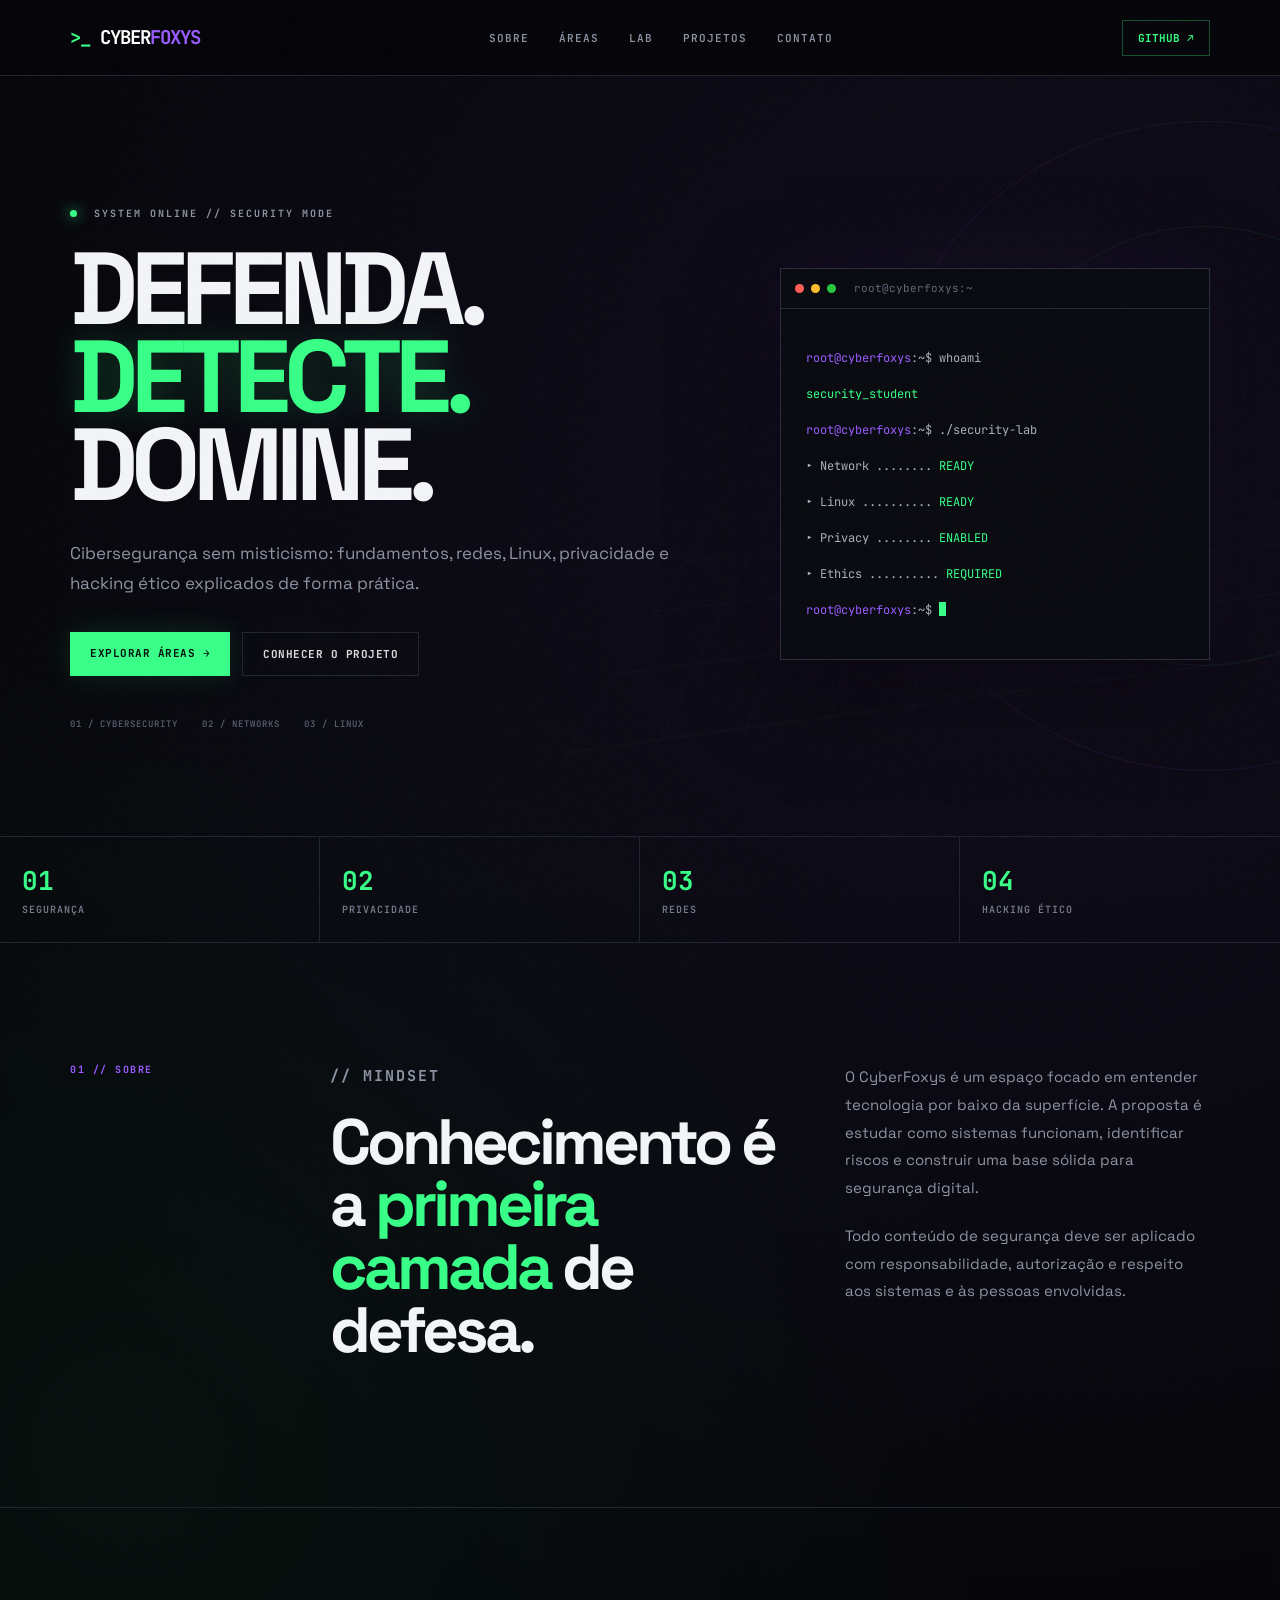
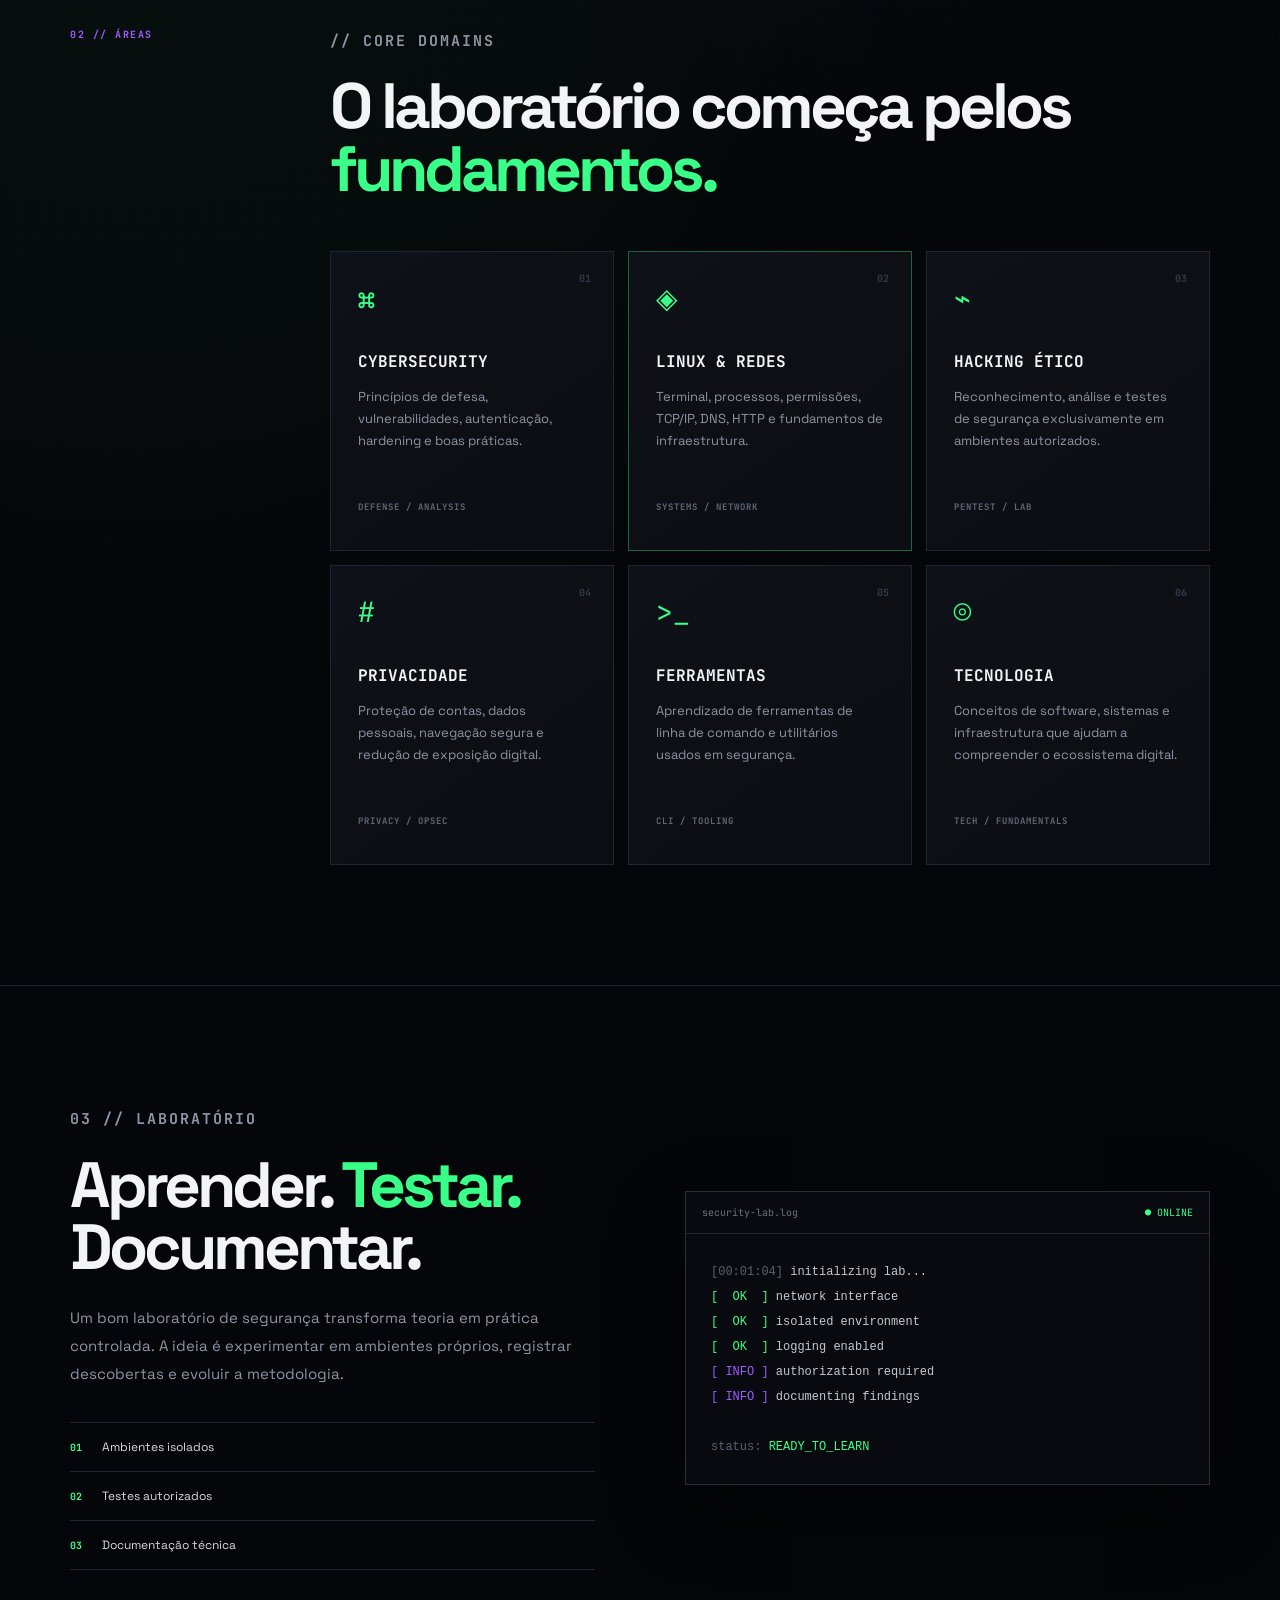
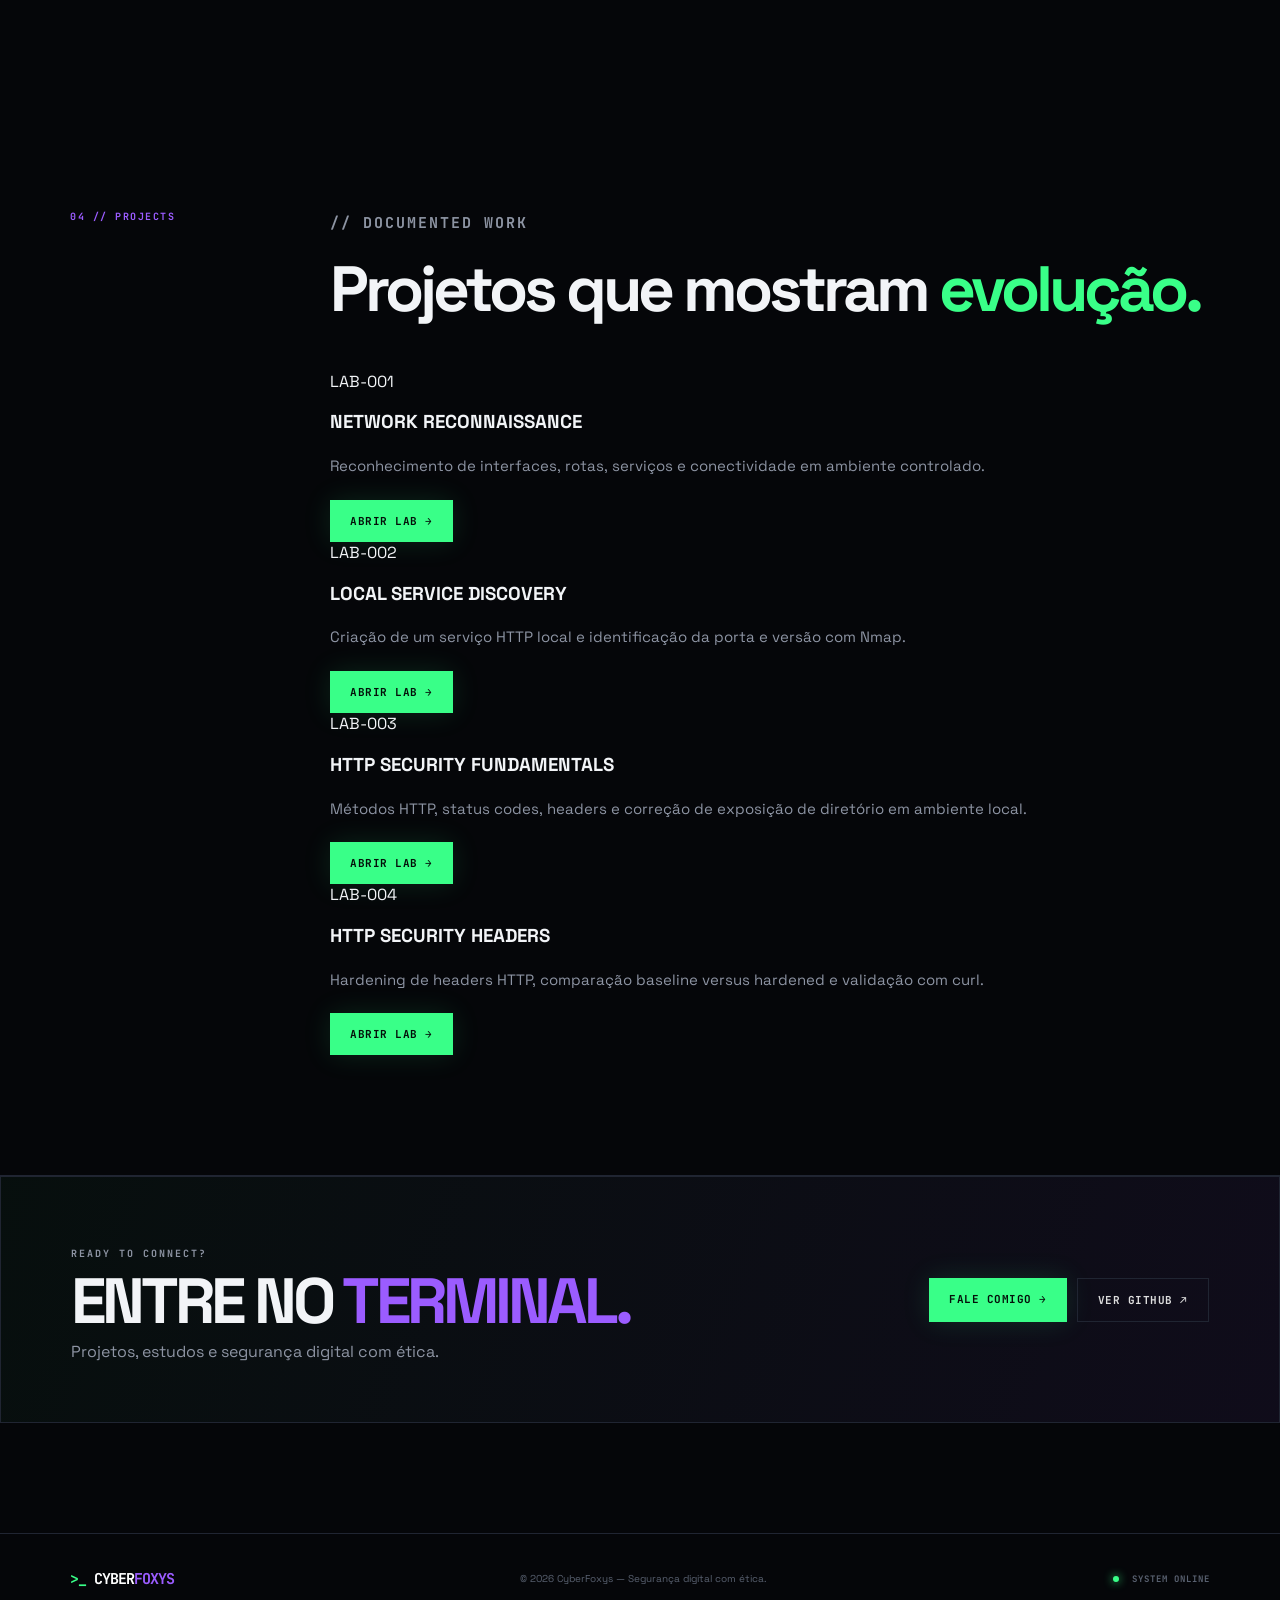
==== commit 0d5784ab: "Adicionar LAB-004 à página de projetos" ====
--- a/index.html
+++ b/index.html
@@ -1,9 +1,8 @@
-<!DOCTYPE html>
-<html lang="pt-BR"><head><meta charset="UTF-8"><meta name="viewport" content="width=device-width, initial-scale=1.0"><meta name="description" content="CyberFoxys — portfólio e laboratório de cibersegurança, redes, Linux, privacidade e hacking ético."><meta name="theme-color" content="#050609"><title>CyberFoxys | Cyber Security</title><link rel="preconnect" href="https://fonts.googleapis.com"><link rel="preconnect" href="https://fonts.googleapis.com" crossorigin><link rel="stylesheet" href="style.css"></head><body><div class="noise"></div><div class="scanlines"></div><header class="navbar"><a href="#inicio" class="logo"><span>&gt;_</span> CYBER<span>FOXYS</span></a><nav aria-label="Navegação principal"><a href="#sobre">SOBRE</a><a href="#areas">ÁREAS</a><a href="#laboratorio">LAB</a><a href="#projetos">PROJETOS</a><a href="#contato">CONTATO</a></nav><a href="https://github.com/FoxysSec/cybersec-site" target="_blank" rel="noopener noreferrer" class="nav-button">GITHUB ↗</a></header><main id="inicio"><section class="hero"><div class="hero-orbit orbit-one"></div><div class="hero-orbit orbit-two"></div><div class="hero-grid"></div><div class="hero-content"><p class="eyebrow"><span class="dot"></span> SYSTEM ONLINE // SECURITY MODE</p><h1>DEFENDA.<br><span>DETECTE.</span><br>DOMINE.</h1><p class="hero-text">Cibersegurança sem misticismo: fundamentos, redes, Linux, privacidade e hacking ético explicados de forma prática.</p><div class="hero-actions"><a href="#areas" class="button primary">EXPLORAR ÁREAS →</a><a href="#sobre" class="button ghost">CONHECER O PROJETO</a></div><div class="hero-meta"><span>01 / CYBERSECURITY</span><span>02 / NETWORKS</span><span>03 / LINUX</span></div></div><div class="terminal" aria-label="Terminal demonstrativo"><div class="terminal-top"><span class="traffic red"></span><span class="traffic yellow"></span><span class="traffic green"></span><span class="terminal-title">root@cyberfoxys:~</span></div><div class="terminal-body"><p><span class="purple">root@cyberfoxys</span>:~$ whoami</p><p class="green-text">security_student</p><p><span class="purple">root@cyberfoxys</span>:~$ ./security-lab</p><p>▸ Network ........ <span class="green-text">READY</span></p><p>▸ Linux .......... <span class="green-text">READY</span></p><p>▸ Privacy ........ <span class="green-text">ENABLED</span></p><p>▸ Ethics .......... <span class="green-text">REQUIRED</span></p><p><span class="purple">root@cyberfoxys</span>:~$ <span class="cursor"></span></p></div></div></section><section class="stats"><div><strong>01</strong><span>SEGURANÇA</span></div><div><strong>02</strong><span>PRIVACIDADE</span></div><div><strong>03</strong><span>REDES</span></div><div><strong>04</strong><span>HACKING ÉTICO</span></div></section><section class="section about" id="sobre"><div class="section-label">01 // SOBRE</div><div class="section-content split"><div><p class="kicker">// MINDSET</p><h2>Conhecimento é a <span>primeira camada</span> de defesa.</h2></div><div><p>O CyberFoxys é um espaço focado em entender tecnologia por baixo da superfície. A proposta é estudar como sistemas funcionam, identificar riscos e construir uma base sólida para segurança digital.</p><p>Todo conteúdo de segurança deve ser aplicado com responsabilidade, autorização e respeito aos sistemas e às pessoas envolvidas.</p></div></div></section><section class="section areas" id="areas"><div class="section-label">02 // ÁREAS</div><div class="section-content"><div class="section-heading"><p class="kicker">// CORE DOMAINS</p><h2>O laboratório começa pelos <span>fundamentos.</span></h2></div><div class="cards"><article class="card"><span class="card-number">01</span><div class="icon">⌘</div><h3>CYBERSECURITY</h3><p>Princípios de defesa, vulnerabilidades, autenticação, hardening e boas práticas.</p><span class="card-tag">DEFENSE / ANALYSIS</span></article><article class="card featured"><span class="card-number">02</span><div class="icon">◈</div><h3>LINUX & REDES</h3><p>Terminal, processos, permissões, TCP/IP, DNS, HTTP e fundamentos de infraestrutura.</p><span class="card-tag">SYSTEMS / NETWORK</span></article><article class="card"><span class="card-number">03</span><div class="icon">⌁</div><h3>HACKING ÉTICO</h3><p>Reconhecimento, análise e testes de segurança exclusivamente em ambientes autorizados.</p><span class="card-tag">PENTEST / LAB</span></article><article class="card"><span class="card-number">04</span><div class="icon">#</div><h3>PRIVACIDADE</h3><p>Proteção de contas, dados pessoais, navegação segura e redução de exposição digital.</p><span class="card-tag">PRIVACY / OPSEC</span></article><article class="card"><span class="card-number">05</span><div class="icon">&gt;_</div><h3>FERRAMENTAS</h3><p>Aprendizado de ferramentas de linha de comando e utilitários usados em segurança.</p><span class="card-tag">CLI / TOOLING</span></article><article class="card"><span class="card-number">06</span><div class="icon">◎</div><h3>TECNOLOGIA</h3><p>Conceitos de software, sistemas e infraestrutura que ajudam a compreender o ecossistema digital.</p><span class="card-tag">TECH / FUNDAMENTALS</span></article></div></div></section><section class="lab" id="laboratorio"><div class="lab-copy"><p class="kicker">03 // LABORATÓRIO</p><h2>Aprender. <span>Testar.</span> Documentar.</h2><p>Um bom laboratório de segurança transforma teoria em prática controlada. A ideia é experimentar em ambientes próprios, registrar descobertas e evoluir a metodologia.</p><div class="lab-points"><div><span>01</span><p>Ambientes isolados</p></div><div><span>02</span><p>Testes autorizados</p></div><div><span>03</span><p>Documentação técnica</p></div></div></div><div class="code-window"><div class="code-head"><span>security-lab.log</span><span>● ONLINE</span></div><pre><code><span class="code-muted">[00:01:04]</span> initializing lab...
+<!DOCTYPE html><html lang="pt-BR"><head><meta charset="UTF-8"><meta name="viewport" content="width=device-width, initial-scale=1.0"><meta name="description" content="CyberFoxys — portfólio e laboratório de cibersegurança, redes, Linux, privacidade e hacking ético."><meta name="theme-color" content="#050609"><title>CyberFoxys | Cyber Security</title><link rel="preconnect" href="https://fonts.googleapis.com"><link rel="preconnect" href="https://fonts.googleapis.com"><link rel="stylesheet" href="style.css"></head><body><div class="noise"></div><div class="scanlines"></div><header class="navbar"><a href="#inicio" class="logo"><span>&gt;_</span> CYBER<span>FOXYS</span></a><nav aria-label="Navegação principal"><a href="#sobre">SOBRE</a><a href="#areas">ÁREAS</a><a href="#laboratorio">LAB</a><a href="#projetos">PROJETOS</a><a href="#contato">CONTATO</a></nav><a href="https://github.com/FoxysSec/cybersec-site" target="_blank" rel="noopener noreferrer" class="nav-button">GITHUB ↗</a></header><main id="inicio"><section class="hero"><div class="hero-orbit orbit-one"></div><div class="hero-orbit orbit-two"></div><div class="hero-grid"></div><div class="hero-content"><p class="eyebrow"><span class="dot"></span> SYSTEM ONLINE // SECURITY MODE</p><h1>DEFENDA.<br><span>DETECTE.</span><br>DOMINE.</h1><p class="hero-text">Cibersegurança sem misticismo: fundamentos, redes, Linux, privacidade e hacking ético explicados de forma prática.</p><div class="hero-actions"><a href="#areas" class="button primary">EXPLORAR ÁREAS →</a><a href="#sobre" class="button ghost">CONHECER O PROJETO</a></div><div class="hero-meta"><span>01 / CYBERSECURITY</span><span>02 / NETWORKS</span><span>03 / LINUX</span></div></div><div class="terminal" aria-label="Terminal demonstrativo"><div class="terminal-top"><span class="traffic red"></span><span class="traffic yellow"></span><span class="traffic green"></span><span class="terminal-title">root@cyberfoxys:~</span></div><div class="terminal-body"><p><span class="purple">root@cyberfoxys</span>:~$ whoami</p><p class="green-text">security_student</p><p><span class="purple">root@cyberfoxys</span>:~$ ./security-lab</p><p>▸ Network ........ <span class="green-text">READY</span></p><p>▸ Linux .......... <span class="green-text">READY</span></p><p>▸ Privacy ........ <span class="green-text">ENABLED</span></p><p>▸ Ethics .......... <span class="green-text">REQUIRED</span></p><p><span class="purple">root@cyberfoxys</span>:~$ <span class="cursor"></span></p></div></div></section><section class="stats"><div><strong>01</strong><span>SEGURANÇA</span></div><div><strong>02</strong><span>PRIVACIDADE</span></div><div><strong>03</strong><span>REDES</span></div><div><strong>04</strong><span>HACKING ÉTICO</span></div></section><section class="section about" id="sobre"><div class="section-label">01 // SOBRE</div><div class="section-content split"><div><p class="kicker">// MINDSET</p><h2>Conhecimento é a <span>primeira camada</span> de defesa.</h2></div><div><p>O CyberFoxys é um espaço focado em entender tecnologia por baixo da superfície. A proposta é estudar como sistemas funcionam, identificar riscos e construir uma base sólida para segurança digital.</p><p>Todo conteúdo de segurança deve ser aplicado com responsabilidade, autorização e respeito aos sistemas e às pessoas envolvidas.</p></div></div></section><section class="section areas" id="areas"><div class="section-label">02 // ÁREAS</div><div class="section-content"><div class="section-heading"><p class="kicker">// CORE DOMAINS</p><h2>O laboratório começa pelos <span>fundamentos.</span></h2></div><div class="cards"><article class="card"><span class="card-number">01</span><div class="icon">⌘</div><h3>CYBERSECURITY</h3><p>Princípios de defesa, vulnerabilidades, autenticação, hardening e boas práticas.</p><span class="card-tag">DEFENSE / ANALYSIS</span></article><article class="card featured"><span class="card-number">02</span><div class="icon">◈</div><h3>LINUX & REDES</h3><p>Terminal, processos, permissões, TCP/IP, DNS, HTTP e fundamentos de infraestrutura.</p><span class="card-tag">SYSTEMS / NETWORK</span></article><article class="card"><span class="card-number">03</span><div class="icon">⌁</div><h3>HACKING ÉTICO</h3><p>Reconhecimento, análise e testes de segurança exclusivamente em ambientes autorizados.</p><span class="card-tag">PENTEST / LAB</span></article><article class="card"><span class="card-number">04</span><div class="icon">#</div><h3>PRIVACIDADE</h3><p>Proteção de contas, dados pessoais, navegação segura e redução de exposição digital.</p><span class="card-tag">PRIVACY / OPSEC</span></article><article class="card"><span class="card-number">05</span><div class="icon">&gt;_</div><h3>FERRAMENTAS</h3><p>Aprendizado de ferramentas de linha de comando e utilitários usados em segurança.</p><span class="card-tag">CLI / TOOLING</span></article><article class="card"><span class="card-number">06</span><div class="icon">◎</div><h3>TECNOLOGIA</h3><p>Conceitos de software, sistemas e infraestrutura que ajudam a compreender o ecossistema digital.</p><span class="card-tag">TECH / FUNDAMENTALS</span></article></div></div></section><section class="lab" id="laboratorio"><div class="lab-copy"><p class="kicker">03 // LABORATÓRIO</p><h2>Aprender. <span>Testar.</span> Documentar.</h2><p>Um bom laboratório de segurança transforma teoria em prática controlada. A ideia é experimentar em ambientes próprios, registrar descobertas e evoluir a metodologia.</p><div class="lab-points"><div><span>01</span><p>Ambientes isolados</p></div><div><span>02</span><p>Testes autorizados</p></div><div><span>03</span><p>Documentação técnica</p></div></div></div><div class="code-window"><div class="code-head"><span>security-lab.log</span><span>● ONLINE</span></div><pre><code><span class="code-muted">[00:01:04]</span> initializing lab...
 <span class="code-green">[  OK  ]</span> network interface
 <span class="code-green">[  OK  ]</span> isolated environment
 <span class="code-green">[  OK  ]</span> logging enabled
 <span class="code-purple">[ INFO ]</span> authorization required
 <span class="code-purple">[ INFO ]</span> documenting findings
 
-<span class="code-muted">status:</span> <span class="code-green">READY_TO_LEARN</span></code></pre></div></section><section class="section project-section" id="projetos"><div class="section-label">04 // PROJECTS</div><div class="section-content"><div class="section-heading"><p class="kicker">// DOCUMENTED WORK</p><h2>Projetos que mostram <span>evolução.</span></h2></div><div class="project-card"><div><span class="project-id">LAB-001</span><h3>NETWORK RECONNAISSANCE</h3><p>Reconhecimento de interfaces, rotas, serviços e conectividade em ambiente controlado.</p></div><a class="button primary" href="labs/lab-001-network-reconnaissance.html">ABRIR LAB →</a></div><div class="project-card"><div><span class="project-id">LAB-002</span><h3>LOCAL SERVICE DISCOVERY</h3><p>Criação de um serviço HTTP local e identificação da porta e versão com Nmap.</p></div><a class="button primary" href="labs/lab-002-local-service-discovery.html">ABRIR LAB →</a></div><div class="project-card"><div><span class="project-id">LAB-003</span><h3>HTTP SECURITY FUNDAMENTALS</h3><p>Métodos HTTP, status codes, headers e correção de exposição de diretório em ambiente local.</p></div><a class="button primary" href="labs/lab-003-http-security-fundamentals.html">ABRIR LAB →</a></div></div></section><section class="cta" id="contato"><div><p class="eyebrow">READY TO CONNECT?</p><h2>ENTRE NO <span>TERMINAL.</span></h2><p>Projetos, estudos e segurança digital com ética.</p></div><div class="cta-actions"><a class="button primary" href="mailto:contato@cyberfoxys.com.br">FALE COMIGO →</a><a class="button ghost" href="https://github.com/FoxysSec/cybersec-site" target="_blank" rel="noopener noreferrer">VER GITHUB ↗</a></div></section></main><footer><div class="logo"><span>&gt;_</span> CYBER<span>FOXYS</span></div><p>© 2026 CyberFoxys — Segurança digital com ética.</p><span class="footer-status"><i></i> SYSTEM ONLINE</span></footer></body></html>+<span class="code-muted">status:</span> <span class="code-green">READY_TO_LEARN</span></code></pre></div></section><section class="section project-section" id="projetos"><div class="section-label">04 // PROJECTS</div><div class="section-content"><div class="section-heading"><p class="kicker">// DOCUMENTED WORK</p><h2>Projetos que mostram <span>evolução.</span></h2></div><div class="project-card"><div><span class="project-id">LAB-001</span><h3>NETWORK RECONNAISSANCE</h3><p>Reconhecimento de interfaces, rotas, serviços e conectividade em ambiente controlado.</p></div><a class="button primary" href="labs/lab-001-network-reconnaissance.html">ABRIR LAB →</a></div><div class="project-card"><div><span class="project-id">LAB-002</span><h3>LOCAL SERVICE DISCOVERY</h3><p>Criação de um serviço HTTP local e identificação da porta e versão com Nmap.</p></div><a class="button primary" href="labs/lab-002-local-service-discovery.html">ABRIR LAB →</a></div><div class="project-card"><div><span class="project-id">LAB-003</span><h3>HTTP SECURITY FUNDAMENTALS</h3><p>Métodos HTTP, status codes, headers e correção de exposição de diretório em ambiente local.</p></div><a class="button primary" href="labs/lab-003-http-security-fundamentals.html">ABRIR LAB →</a></div><div class="project-card"><div><span class="project-id">LAB-004</span><h3>HTTP SECURITY HEADERS</h3><p>Hardening de headers HTTP, comparação baseline versus hardened e validação com curl.</p></div><a class="button primary" href="labs/lab-004-http-security-headers.html">ABRIR LAB →</a></div></div></section><section class="cta" id="contato"><div><p class="eyebrow">READY TO CONNECT?</p><h2>ENTRE NO <span>TERMINAL.</span></h2><p>Projetos, estudos e segurança digital com ética.</p></div><div class="cta-actions"><a class="button primary" href="mailto:contato@cyberfoxys.com.br">FALE COMIGO →</a><a class="button ghost" href="https://github.com/FoxysSec/cybersec-site" target="_blank" rel="noopener noreferrer">VER GITHUB ↗</a></div></section></main><footer><div class="logo"><span>&gt;_</span> CYBER<span>FOXYS</span></div><p>© 2026 CyberFoxys — Segurança digital com ética.</p><span class="footer-status"><i></i> SYSTEM ONLINE</span></footer></body></html>
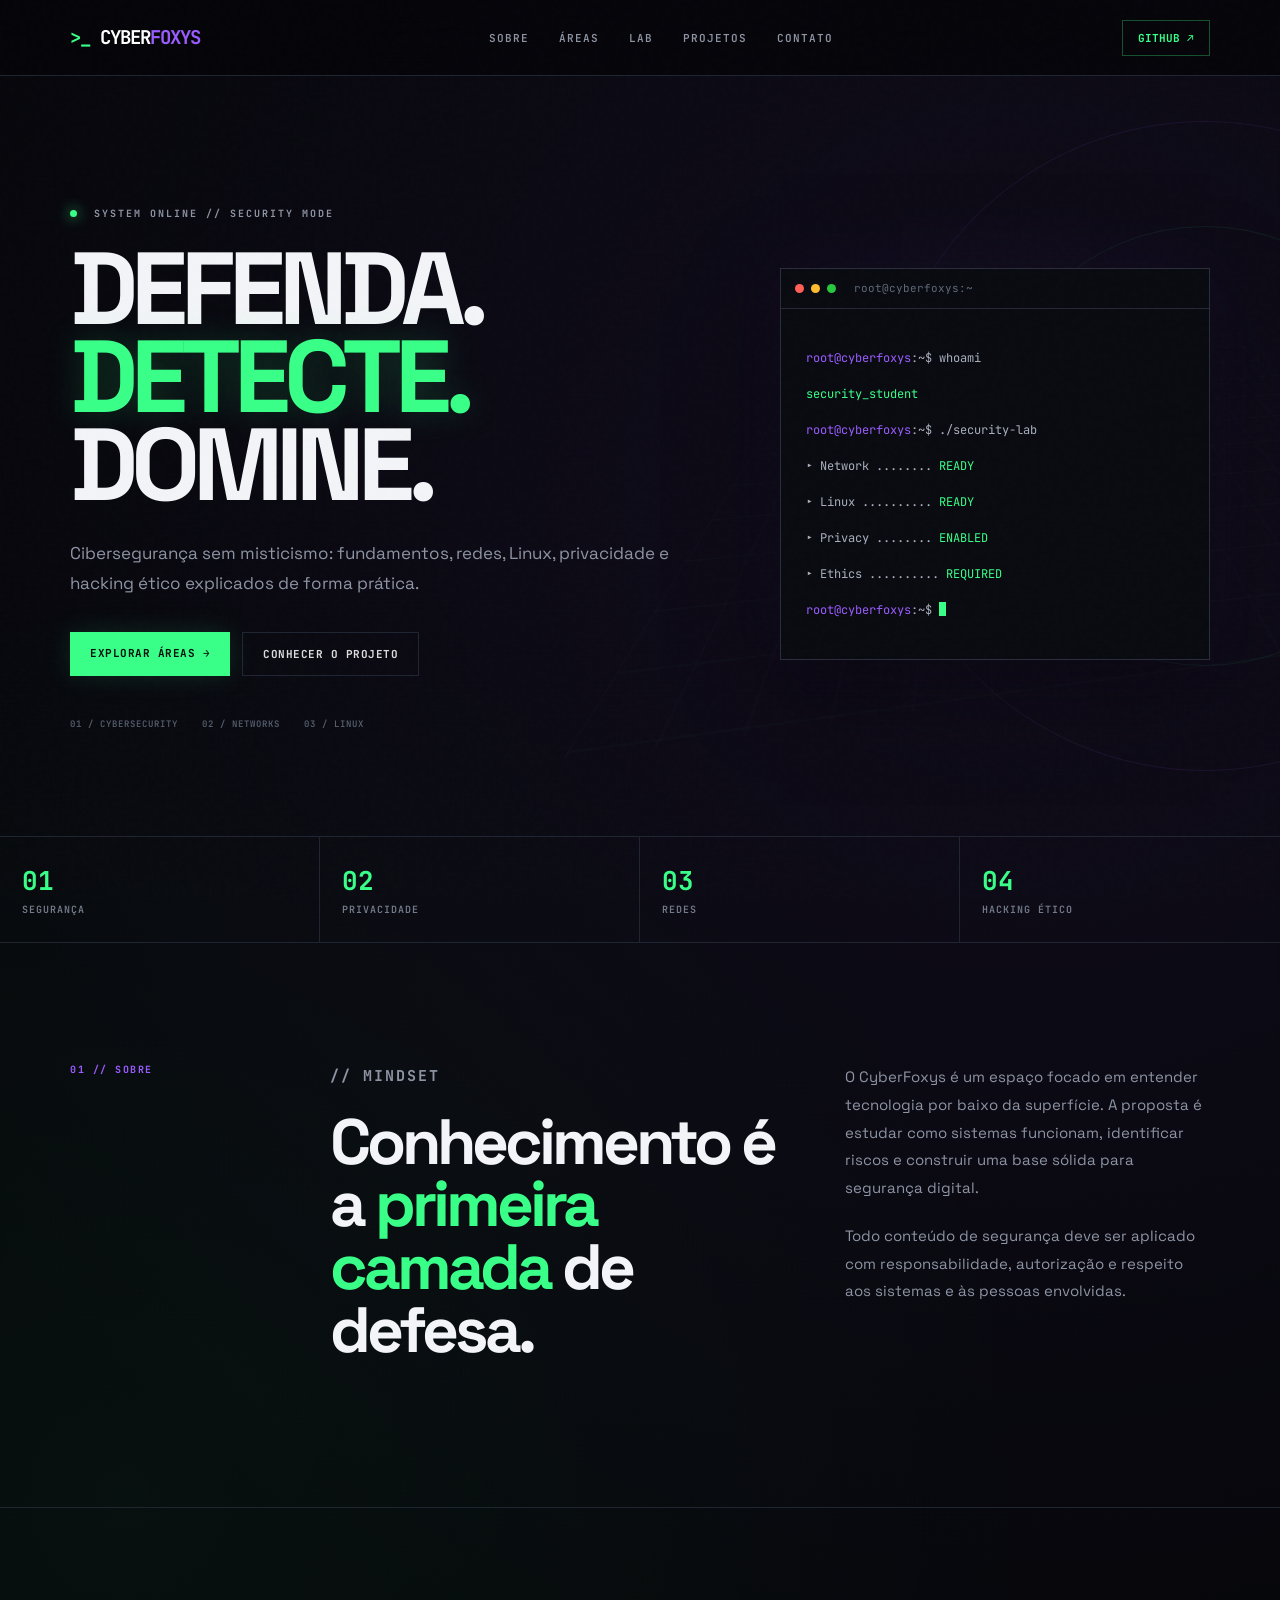
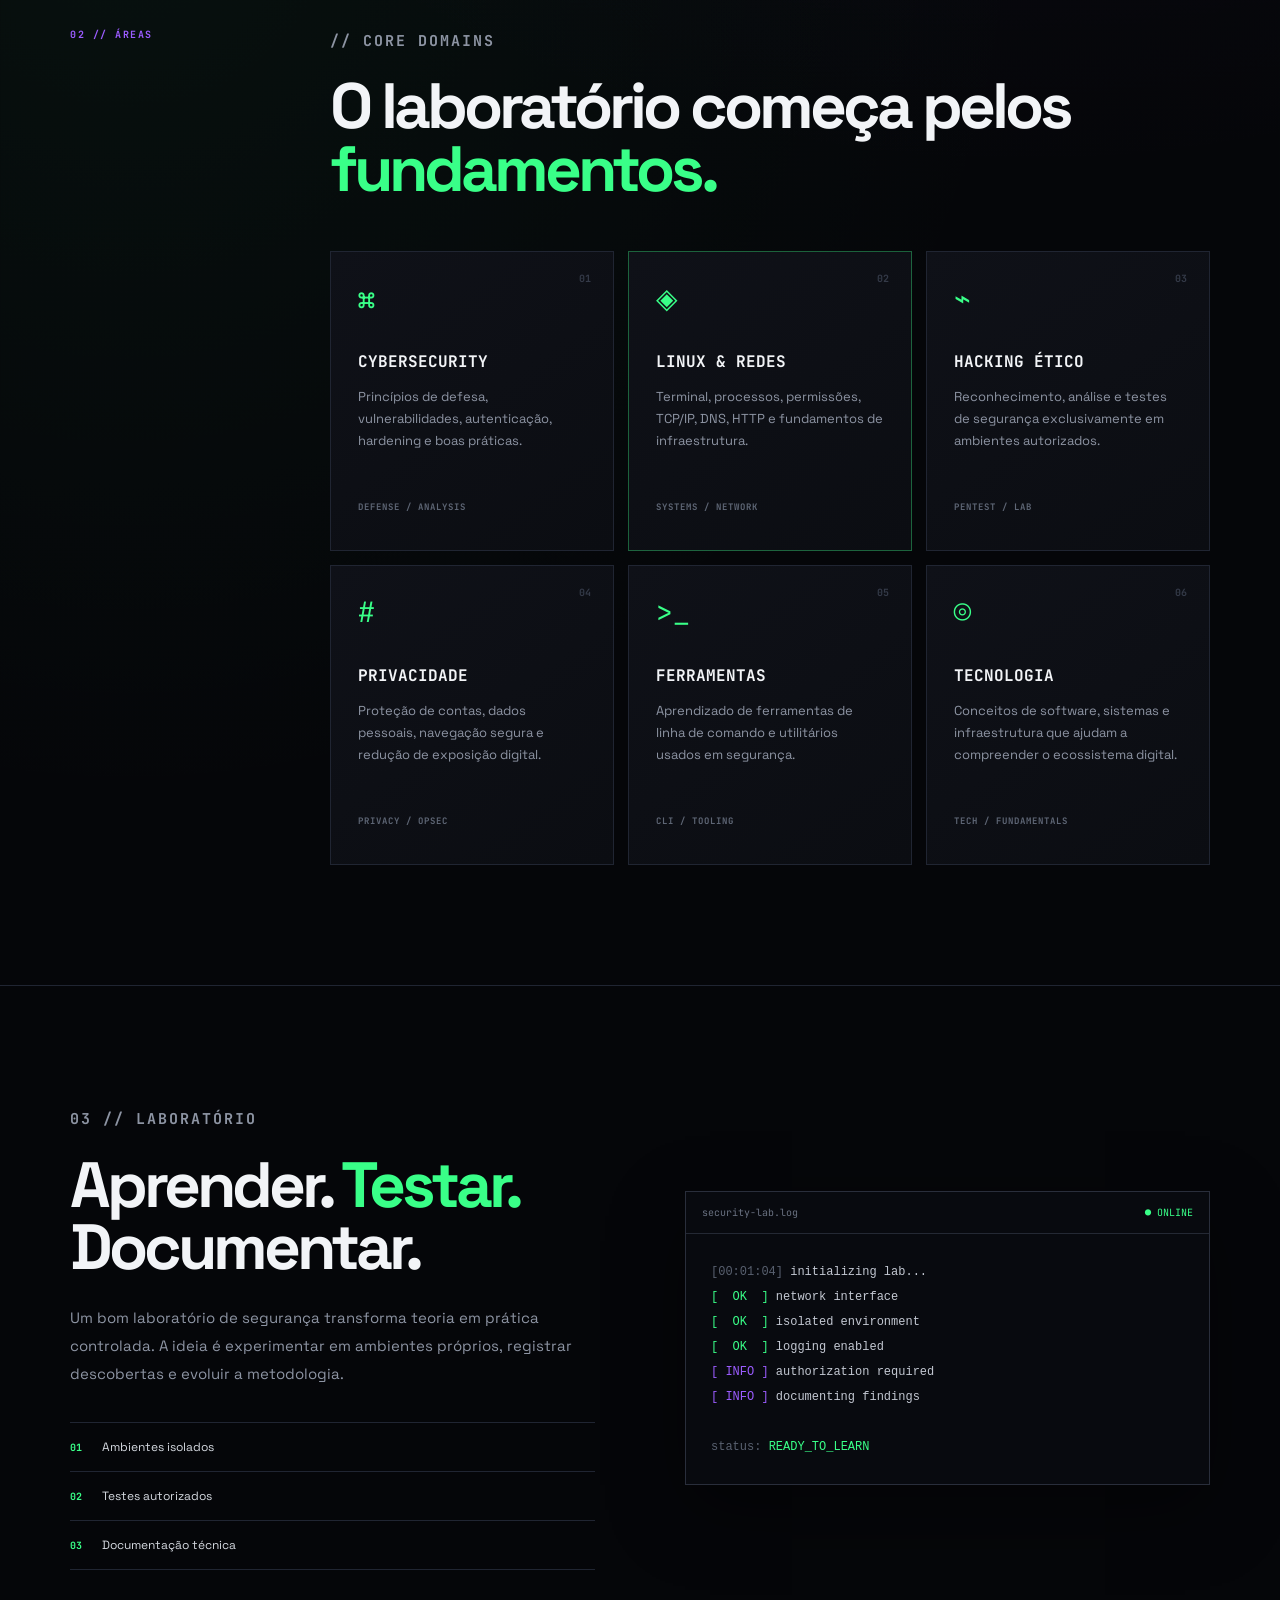
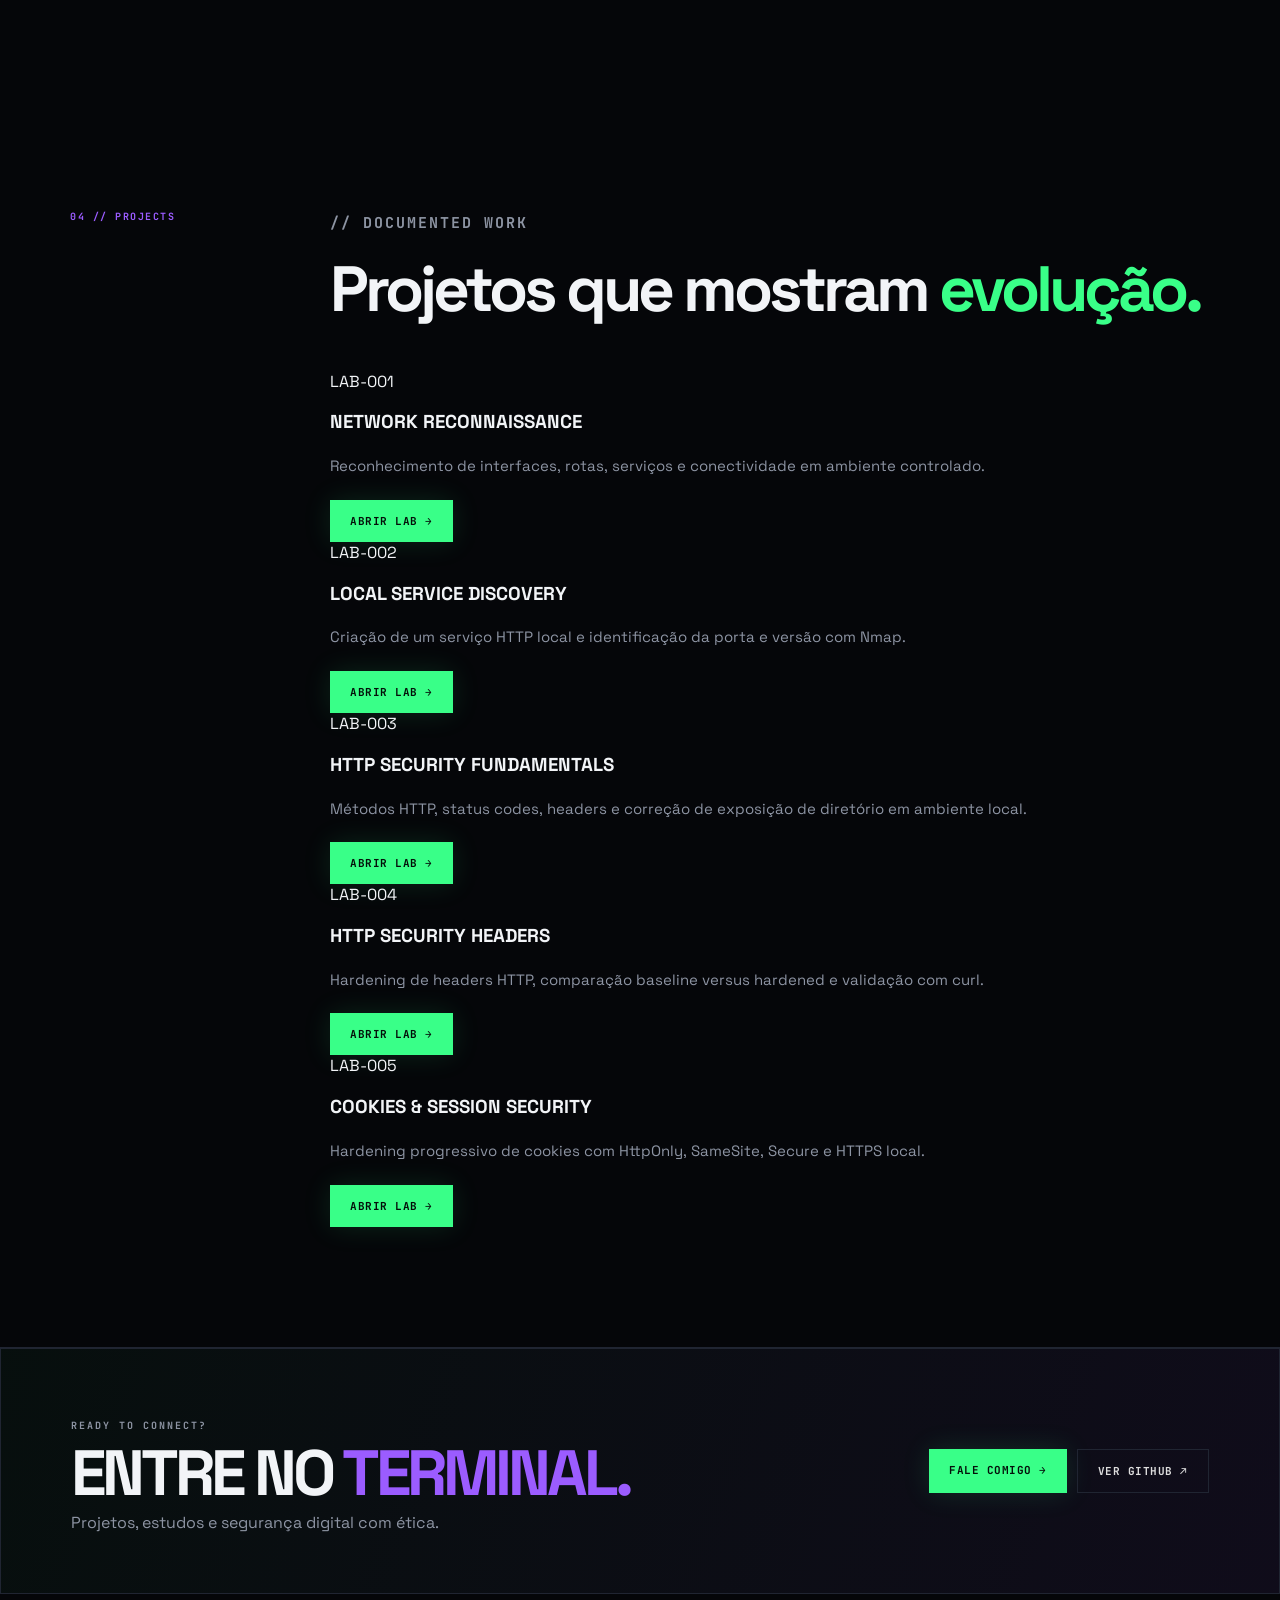
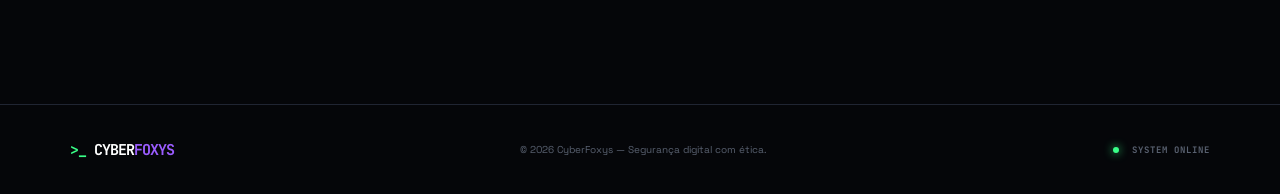
==== commit 15f41fc5: "Adicionar LAB-005 ao portfólio" ====
--- a/index.html
+++ b/index.html
@@ -5,4 +5,4 @@
 <span class="code-purple">[ INFO ]</span> authorization required
 <span class="code-purple">[ INFO ]</span> documenting findings
 
-<span class="code-muted">status:</span> <span class="code-green">READY_TO_LEARN</span></code></pre></div></section><section class="section project-section" id="projetos"><div class="section-label">04 // PROJECTS</div><div class="section-content"><div class="section-heading"><p class="kicker">// DOCUMENTED WORK</p><h2>Projetos que mostram <span>evolução.</span></h2></div><div class="project-card"><div><span class="project-id">LAB-001</span><h3>NETWORK RECONNAISSANCE</h3><p>Reconhecimento de interfaces, rotas, serviços e conectividade em ambiente controlado.</p></div><a class="button primary" href="labs/lab-001-network-reconnaissance.html">ABRIR LAB →</a></div><div class="project-card"><div><span class="project-id">LAB-002</span><h3>LOCAL SERVICE DISCOVERY</h3><p>Criação de um serviço HTTP local e identificação da porta e versão com Nmap.</p></div><a class="button primary" href="labs/lab-002-local-service-discovery.html">ABRIR LAB →</a></div><div class="project-card"><div><span class="project-id">LAB-003</span><h3>HTTP SECURITY FUNDAMENTALS</h3><p>Métodos HTTP, status codes, headers e correção de exposição de diretório em ambiente local.</p></div><a class="button primary" href="labs/lab-003-http-security-fundamentals.html">ABRIR LAB →</a></div><div class="project-card"><div><span class="project-id">LAB-004</span><h3>HTTP SECURITY HEADERS</h3><p>Hardening de headers HTTP, comparação baseline versus hardened e validação com curl.</p></div><a class="button primary" href="labs/lab-004-http-security-headers.html">ABRIR LAB →</a></div></div></section><section class="cta" id="contato"><div><p class="eyebrow">READY TO CONNECT?</p><h2>ENTRE NO <span>TERMINAL.</span></h2><p>Projetos, estudos e segurança digital com ética.</p></div><div class="cta-actions"><a class="button primary" href="mailto:contato@cyberfoxys.com.br">FALE COMIGO →</a><a class="button ghost" href="https://github.com/FoxysSec/cybersec-site" target="_blank" rel="noopener noreferrer">VER GITHUB ↗</a></div></section></main><footer><div class="logo"><span>&gt;_</span> CYBER<span>FOXYS</span></div><p>© 2026 CyberFoxys — Segurança digital com ética.</p><span class="footer-status"><i></i> SYSTEM ONLINE</span></footer></body></html>+<span class="code-muted">status:</span> <span class="code-green">READY_TO_LEARN</span></code></pre></div></section><section class="section project-section" id="projetos"><div class="section-label">04 // PROJECTS</div><div class="section-content"><div class="section-heading"><p class="kicker">// DOCUMENTED WORK</p><h2>Projetos que mostram <span>evolução.</span></h2></div><div class="project-card"><div><span class="project-id">LAB-001</span><h3>NETWORK RECONNAISSANCE</h3><p>Reconhecimento de interfaces, rotas, serviços e conectividade em ambiente controlado.</p></div><a class="button primary" href="labs/lab-001-network-reconnaissance.html">ABRIR LAB →</a></div><div class="project-card"><div><span class="project-id">LAB-002</span><h3>LOCAL SERVICE DISCOVERY</h3><p>Criação de um serviço HTTP local e identificação da porta e versão com Nmap.</p></div><a class="button primary" href="labs/lab-002-local-service-discovery.html">ABRIR LAB →</a></div><div class="project-card"><div><span class="project-id">LAB-003</span><h3>HTTP SECURITY FUNDAMENTALS</h3><p>Métodos HTTP, status codes, headers e correção de exposição de diretório em ambiente local.</p></div><a class="button primary" href="labs/lab-003-http-security-fundamentals.html">ABRIR LAB →</a></div><div class="project-card"><div><span class="project-id">LAB-004</span><h3>HTTP SECURITY HEADERS</h3><p>Hardening de headers HTTP, comparação baseline versus hardened e validação com curl.</p></div><a class="button primary" href="labs/lab-004-http-security-headers.html">ABRIR LAB →</a></div><div class="project-card"><div><span class="project-id">LAB-005</span><h3>COOKIES & SESSION SECURITY</h3><p>Hardening progressivo de cookies com HttpOnly, SameSite, Secure e HTTPS local.</p></div><a class="button primary" href="labs/lab-005-cookies-session-security.html">ABRIR LAB →</a></div></div></section><section class="cta" id="contato"><div><p class="eyebrow">READY TO CONNECT?</p><h2>ENTRE NO <span>TERMINAL.</span></h2><p>Projetos, estudos e segurança digital com ética.</p></div><div class="cta-actions"><a class="button primary" href="mailto:contato@cyberfoxys.com.br">FALE COMIGO →</a><a class="button ghost" href="https://github.com/FoxysSec/cybersec-site" target="_blank" rel="noopener noreferrer">VER GITHUB ↗</a></div></section></main><footer><div class="logo"><span>&gt;_</span> CYBER<span>FOXYS</span></div><p>© 2026 CyberFoxys — Segurança digital com ética.</p><span class="footer-status"><i></i> SYSTEM ONLINE</span></footer></body></html>
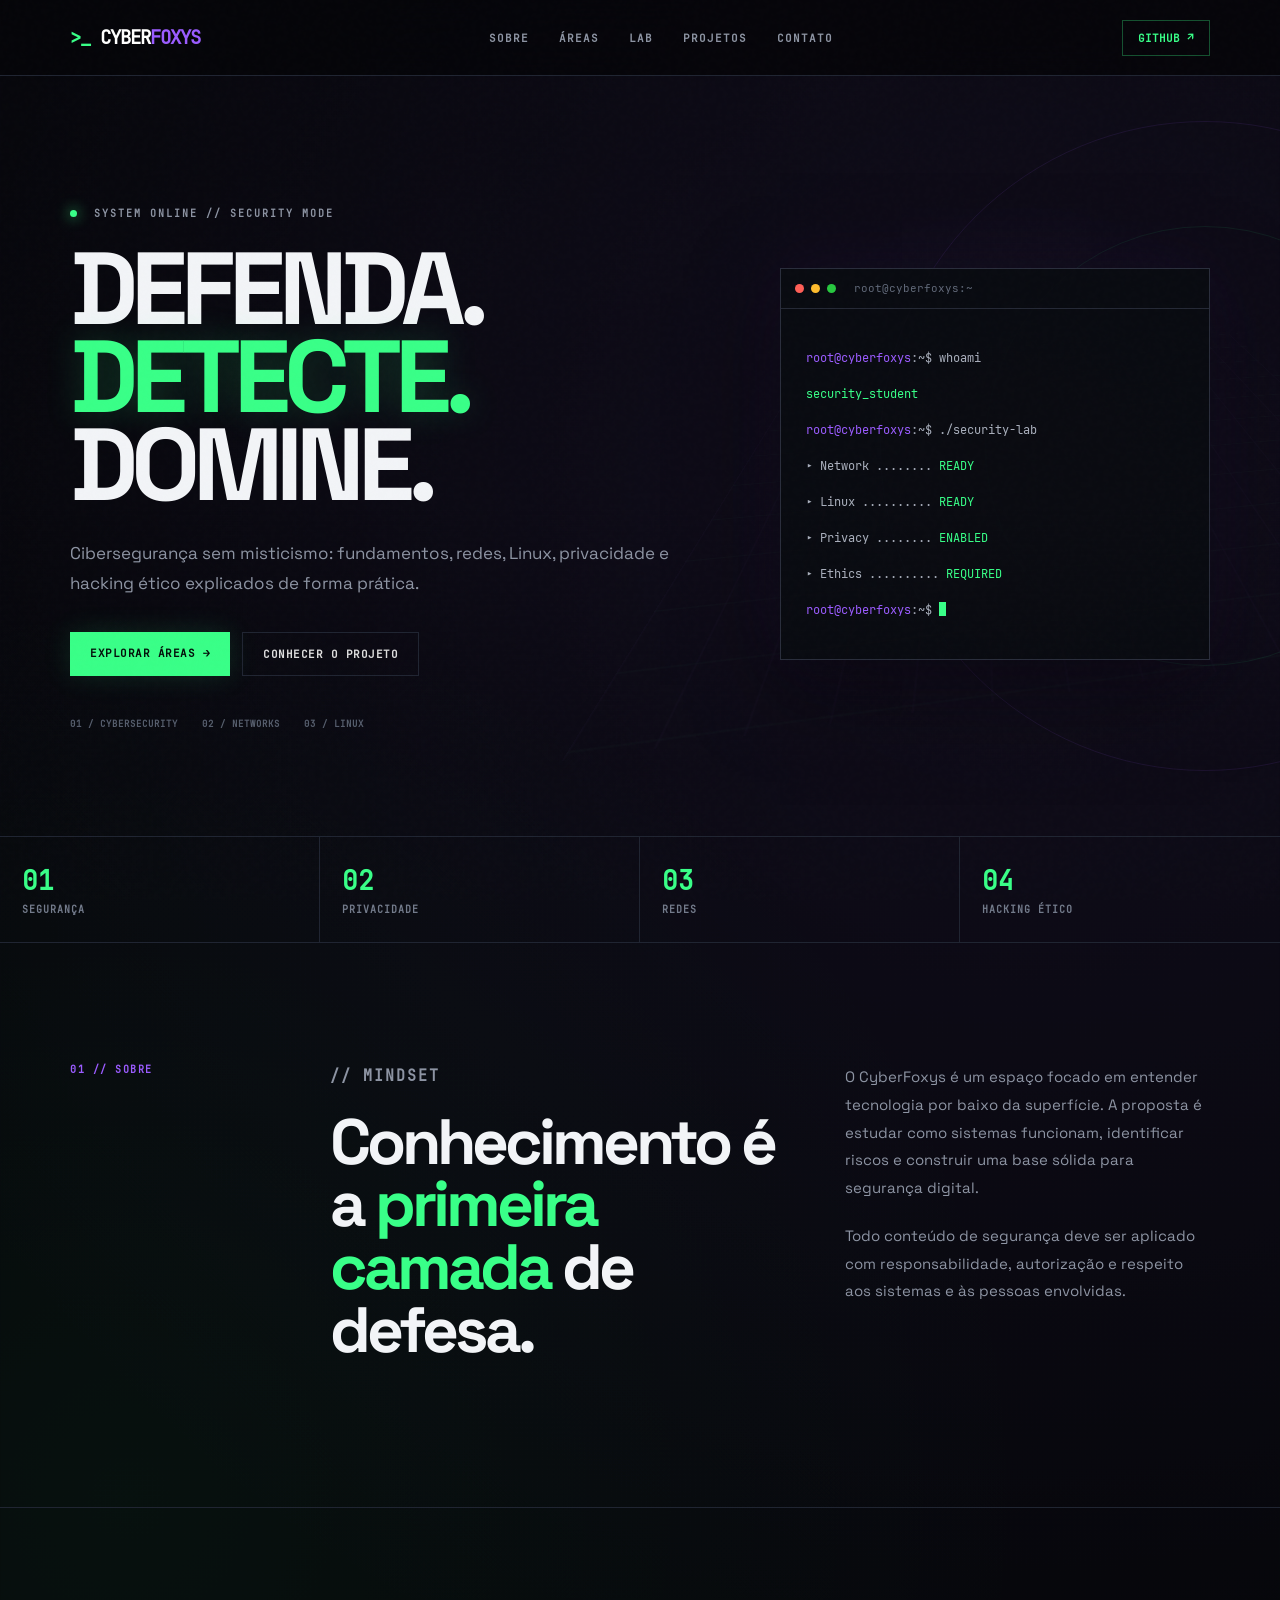
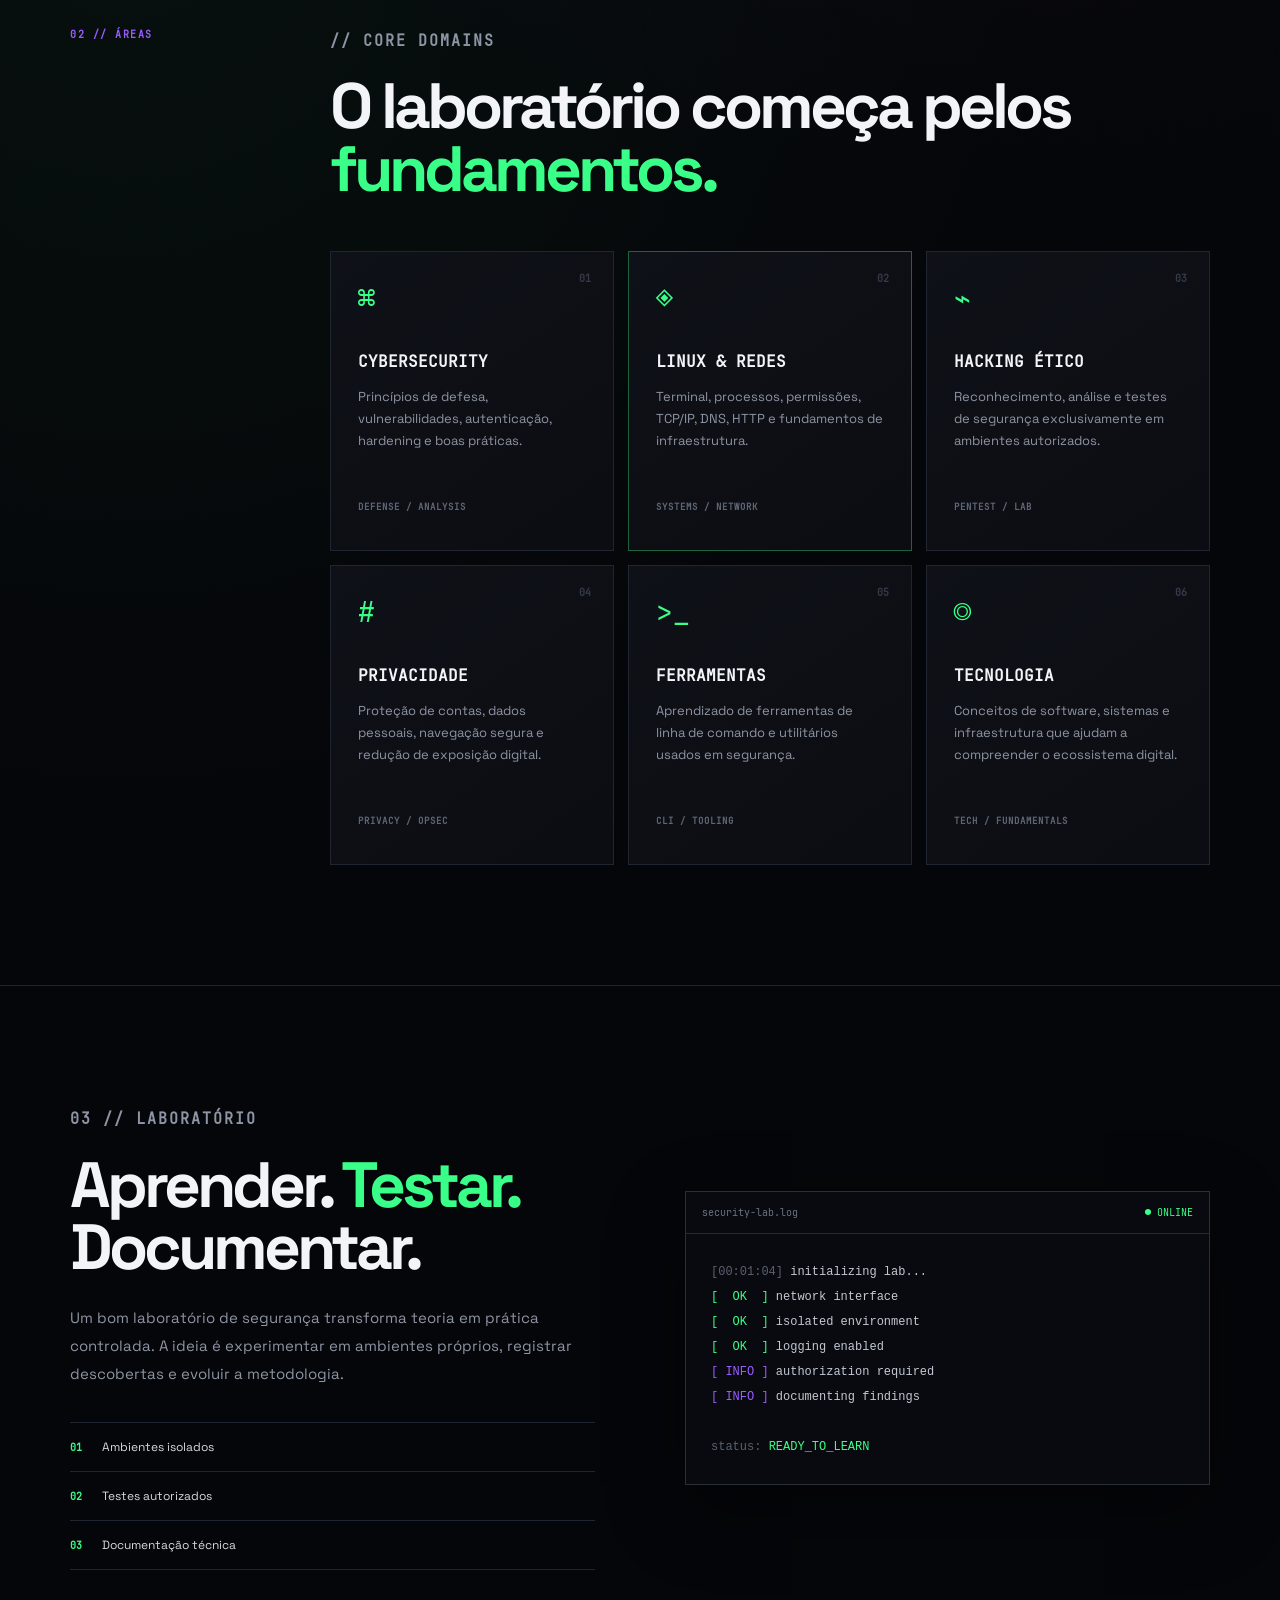
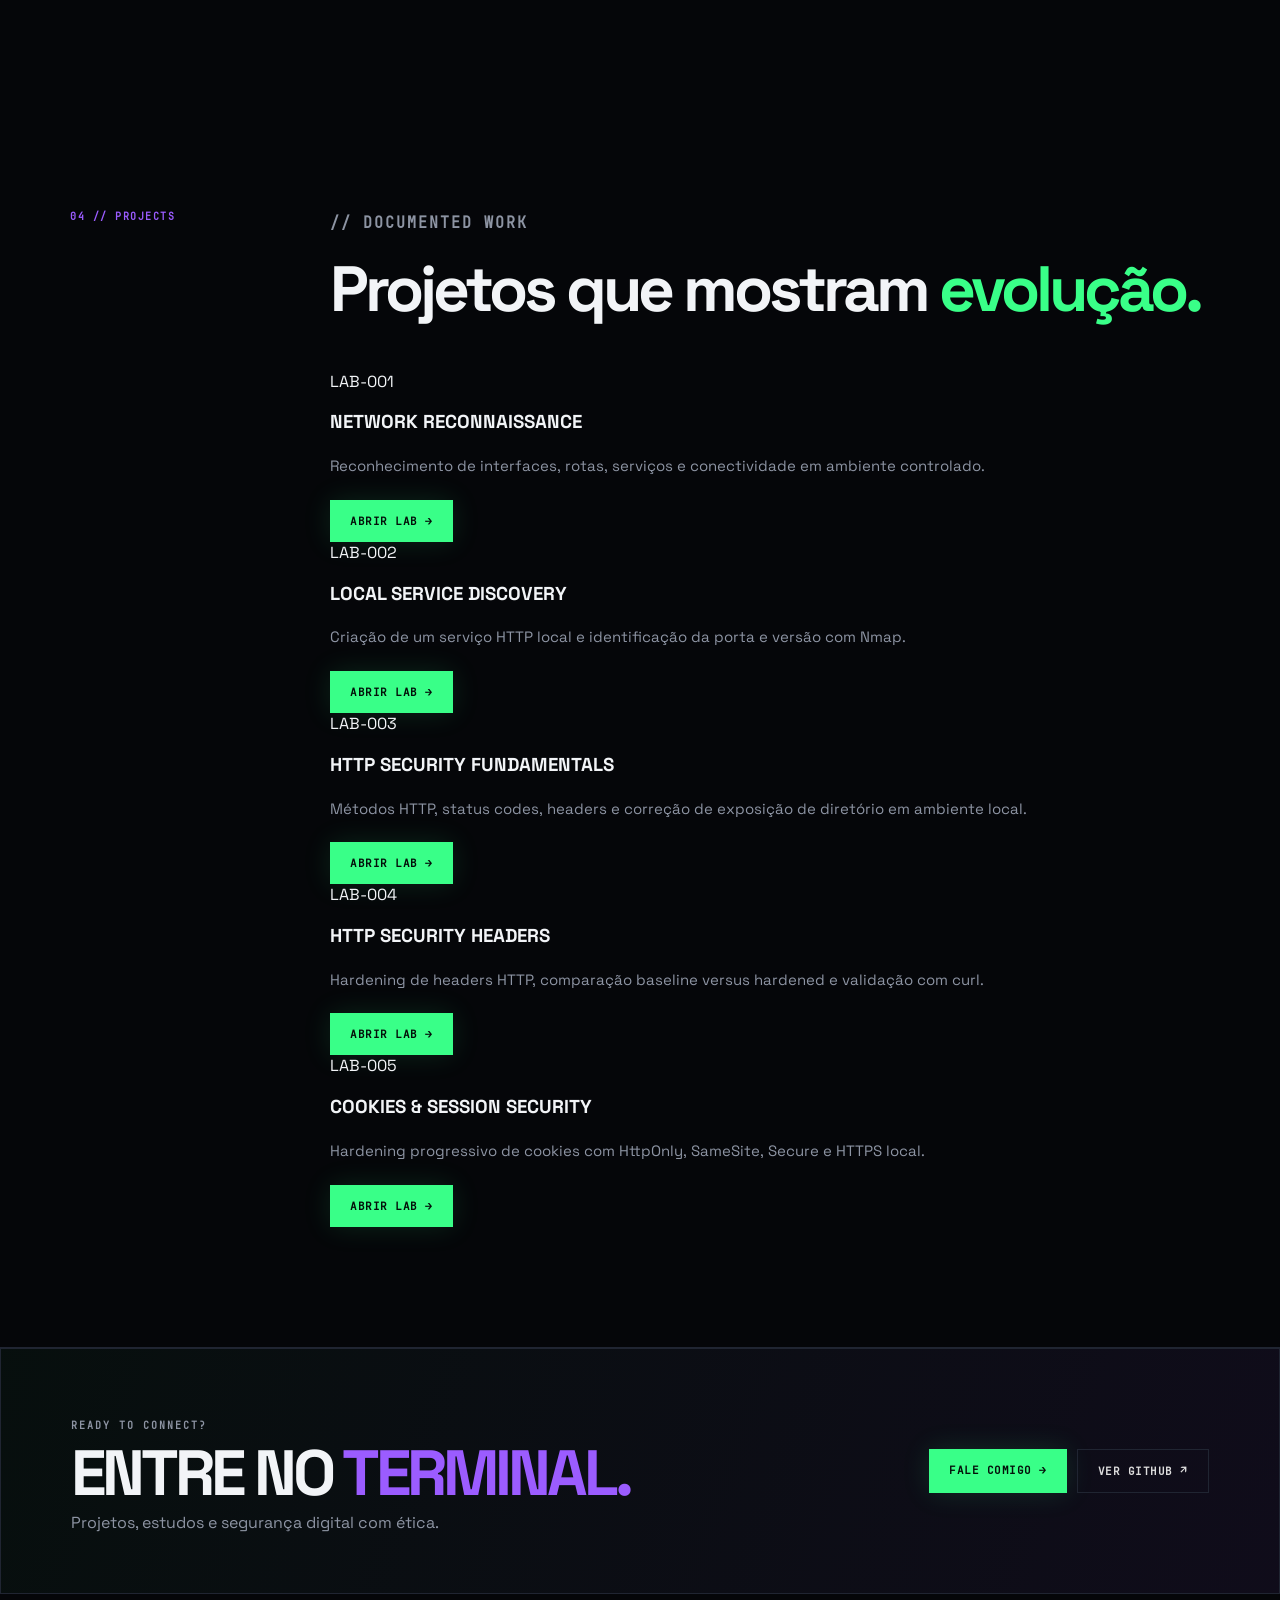
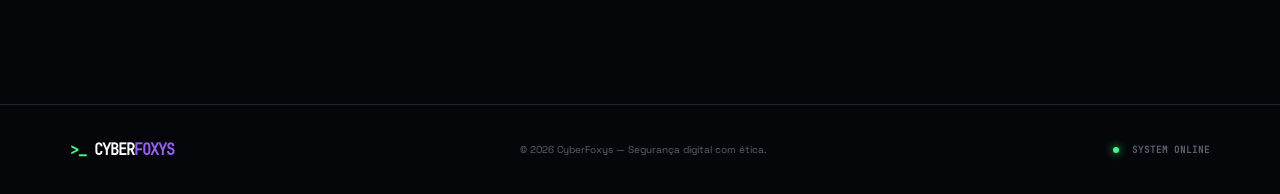
==== commit 61e05b65: "Remove Google Fonts and host fonts locally" ====
--- a/index.html
+++ b/index.html
@@ -1,4 +1,4 @@
-<!DOCTYPE html><html lang="pt-BR"><head><meta charset="UTF-8"><meta name="viewport" content="width=device-width, initial-scale=1.0"><meta name="description" content="CyberFoxys — portfólio e laboratório de cibersegurança, redes, Linux, privacidade e hacking ético."><meta name="theme-color" content="#050609"><title>CyberFoxys | Cyber Security</title><link rel="preconnect" href="https://fonts.googleapis.com"><link rel="preconnect" href="https://fonts.googleapis.com"><link rel="stylesheet" href="style.css"></head><body><div class="noise"></div><div class="scanlines"></div><header class="navbar"><a href="#inicio" class="logo"><span>&gt;_</span> CYBER<span>FOXYS</span></a><nav aria-label="Navegação principal"><a href="#sobre">SOBRE</a><a href="#areas">ÁREAS</a><a href="#laboratorio">LAB</a><a href="#projetos">PROJETOS</a><a href="#contato">CONTATO</a></nav><a href="https://github.com/FoxysSec/cybersec-site" target="_blank" rel="noopener noreferrer" class="nav-button">GITHUB ↗</a></header><main id="inicio"><section class="hero"><div class="hero-orbit orbit-one"></div><div class="hero-orbit orbit-two"></div><div class="hero-grid"></div><div class="hero-content"><p class="eyebrow"><span class="dot"></span> SYSTEM ONLINE // SECURITY MODE</p><h1>DEFENDA.<br><span>DETECTE.</span><br>DOMINE.</h1><p class="hero-text">Cibersegurança sem misticismo: fundamentos, redes, Linux, privacidade e hacking ético explicados de forma prática.</p><div class="hero-actions"><a href="#areas" class="button primary">EXPLORAR ÁREAS →</a><a href="#sobre" class="button ghost">CONHECER O PROJETO</a></div><div class="hero-meta"><span>01 / CYBERSECURITY</span><span>02 / NETWORKS</span><span>03 / LINUX</span></div></div><div class="terminal" aria-label="Terminal demonstrativo"><div class="terminal-top"><span class="traffic red"></span><span class="traffic yellow"></span><span class="traffic green"></span><span class="terminal-title">root@cyberfoxys:~</span></div><div class="terminal-body"><p><span class="purple">root@cyberfoxys</span>:~$ whoami</p><p class="green-text">security_student</p><p><span class="purple">root@cyberfoxys</span>:~$ ./security-lab</p><p>▸ Network ........ <span class="green-text">READY</span></p><p>▸ Linux .......... <span class="green-text">READY</span></p><p>▸ Privacy ........ <span class="green-text">ENABLED</span></p><p>▸ Ethics .......... <span class="green-text">REQUIRED</span></p><p><span class="purple">root@cyberfoxys</span>:~$ <span class="cursor"></span></p></div></div></section><section class="stats"><div><strong>01</strong><span>SEGURANÇA</span></div><div><strong>02</strong><span>PRIVACIDADE</span></div><div><strong>03</strong><span>REDES</span></div><div><strong>04</strong><span>HACKING ÉTICO</span></div></section><section class="section about" id="sobre"><div class="section-label">01 // SOBRE</div><div class="section-content split"><div><p class="kicker">// MINDSET</p><h2>Conhecimento é a <span>primeira camada</span> de defesa.</h2></div><div><p>O CyberFoxys é um espaço focado em entender tecnologia por baixo da superfície. A proposta é estudar como sistemas funcionam, identificar riscos e construir uma base sólida para segurança digital.</p><p>Todo conteúdo de segurança deve ser aplicado com responsabilidade, autorização e respeito aos sistemas e às pessoas envolvidas.</p></div></div></section><section class="section areas" id="areas"><div class="section-label">02 // ÁREAS</div><div class="section-content"><div class="section-heading"><p class="kicker">// CORE DOMAINS</p><h2>O laboratório começa pelos <span>fundamentos.</span></h2></div><div class="cards"><article class="card"><span class="card-number">01</span><div class="icon">⌘</div><h3>CYBERSECURITY</h3><p>Princípios de defesa, vulnerabilidades, autenticação, hardening e boas práticas.</p><span class="card-tag">DEFENSE / ANALYSIS</span></article><article class="card featured"><span class="card-number">02</span><div class="icon">◈</div><h3>LINUX & REDES</h3><p>Terminal, processos, permissões, TCP/IP, DNS, HTTP e fundamentos de infraestrutura.</p><span class="card-tag">SYSTEMS / NETWORK</span></article><article class="card"><span class="card-number">03</span><div class="icon">⌁</div><h3>HACKING ÉTICO</h3><p>Reconhecimento, análise e testes de segurança exclusivamente em ambientes autorizados.</p><span class="card-tag">PENTEST / LAB</span></article><article class="card"><span class="card-number">04</span><div class="icon">#</div><h3>PRIVACIDADE</h3><p>Proteção de contas, dados pessoais, navegação segura e redução de exposição digital.</p><span class="card-tag">PRIVACY / OPSEC</span></article><article class="card"><span class="card-number">05</span><div class="icon">&gt;_</div><h3>FERRAMENTAS</h3><p>Aprendizado de ferramentas de linha de comando e utilitários usados em segurança.</p><span class="card-tag">CLI / TOOLING</span></article><article class="card"><span class="card-number">06</span><div class="icon">◎</div><h3>TECNOLOGIA</h3><p>Conceitos de software, sistemas e infraestrutura que ajudam a compreender o ecossistema digital.</p><span class="card-tag">TECH / FUNDAMENTALS</span></article></div></div></section><section class="lab" id="laboratorio"><div class="lab-copy"><p class="kicker">03 // LABORATÓRIO</p><h2>Aprender. <span>Testar.</span> Documentar.</h2><p>Um bom laboratório de segurança transforma teoria em prática controlada. A ideia é experimentar em ambientes próprios, registrar descobertas e evoluir a metodologia.</p><div class="lab-points"><div><span>01</span><p>Ambientes isolados</p></div><div><span>02</span><p>Testes autorizados</p></div><div><span>03</span><p>Documentação técnica</p></div></div></div><div class="code-window"><div class="code-head"><span>security-lab.log</span><span>● ONLINE</span></div><pre><code><span class="code-muted">[00:01:04]</span> initializing lab...
+<!DOCTYPE html><html lang="pt-BR"><head><meta charset="UTF-8"><meta name="viewport" content="width=device-width, initial-scale=1.0"><meta name="description" content="CyberFoxys — portfólio e laboratório de cibersegurança, redes, Linux, privacidade e hacking ético."><meta name="theme-color" content="#050609"><title>CyberFoxys | Cyber Security</title><link rel="stylesheet" href="style.css"></head><body><div class="noise"></div><div class="scanlines"></div><header class="navbar"><a href="#inicio" class="logo"><span>&gt;_</span> CYBER<span>FOXYS</span></a><nav aria-label="Navegação principal"><a href="#sobre">SOBRE</a><a href="#areas">ÁREAS</a><a href="#laboratorio">LAB</a><a href="#projetos">PROJETOS</a><a href="#contato">CONTATO</a></nav><a href="https://github.com/FoxysSec/cybersec-site" target="_blank" rel="noopener noreferrer" class="nav-button">GITHUB ↗</a></header><main id="inicio"><section class="hero"><div class="hero-orbit orbit-one"></div><div class="hero-orbit orbit-two"></div><div class="hero-grid"></div><div class="hero-content"><p class="eyebrow"><span class="dot"></span> SYSTEM ONLINE // SECURITY MODE</p><h1>DEFENDA.<br><span>DETECTE.</span><br>DOMINE.</h1><p class="hero-text">Cibersegurança sem misticismo: fundamentos, redes, Linux, privacidade e hacking ético explicados de forma prática.</p><div class="hero-actions"><a href="#areas" class="button primary">EXPLORAR ÁREAS →</a><a href="#sobre" class="button ghost">CONHECER O PROJETO</a></div><div class="hero-meta"><span>01 / CYBERSECURITY</span><span>02 / NETWORKS</span><span>03 / LINUX</span></div></div><div class="terminal" aria-label="Terminal demonstrativo"><div class="terminal-top"><span class="traffic red"></span><span class="traffic yellow"></span><span class="traffic green"></span><span class="terminal-title">root@cyberfoxys:~</span></div><div class="terminal-body"><p><span class="purple">root@cyberfoxys</span>:~$ whoami</p><p class="green-text">security_student</p><p><span class="purple">root@cyberfoxys</span>:~$ ./security-lab</p><p>▸ Network ........ <span class="green-text">READY</span></p><p>▸ Linux .......... <span class="green-text">READY</span></p><p>▸ Privacy ........ <span class="green-text">ENABLED</span></p><p>▸ Ethics .......... <span class="green-text">REQUIRED</span></p><p><span class="purple">root@cyberfoxys</span>:~$ <span class="cursor"></span></p></div></div></section><section class="stats"><div><strong>01</strong><span>SEGURANÇA</span></div><div><strong>02</strong><span>PRIVACIDADE</span></div><div><strong>03</strong><span>REDES</span></div><div><strong>04</strong><span>HACKING ÉTICO</span></div></section><section class="section about" id="sobre"><div class="section-label">01 // SOBRE</div><div class="section-content split"><div><p class="kicker">// MINDSET</p><h2>Conhecimento é a <span>primeira camada</span> de defesa.</h2></div><div><p>O CyberFoxys é um espaço focado em entender tecnologia por baixo da superfície. A proposta é estudar como sistemas funcionam, identificar riscos e construir uma base sólida para segurança digital.</p><p>Todo conteúdo de segurança deve ser aplicado com responsabilidade, autorização e respeito aos sistemas e às pessoas envolvidas.</p></div></div></section><section class="section areas" id="areas"><div class="section-label">02 // ÁREAS</div><div class="section-content"><div class="section-heading"><p class="kicker">// CORE DOMAINS</p><h2>O laboratório começa pelos <span>fundamentos.</span></h2></div><div class="cards"><article class="card"><span class="card-number">01</span><div class="icon">⌘</div><h3>CYBERSECURITY</h3><p>Princípios de defesa, vulnerabilidades, autenticação, hardening e boas práticas.</p><span class="card-tag">DEFENSE / ANALYSIS</span></article><article class="card featured"><span class="card-number">02</span><div class="icon">◈</div><h3>LINUX & REDES</h3><p>Terminal, processos, permissões, TCP/IP, DNS, HTTP e fundamentos de infraestrutura.</p><span class="card-tag">SYSTEMS / NETWORK</span></article><article class="card"><span class="card-number">03</span><div class="icon">⌁</div><h3>HACKING ÉTICO</h3><p>Reconhecimento, análise e testes de segurança exclusivamente em ambientes autorizados.</p><span class="card-tag">PENTEST / LAB</span></article><article class="card"><span class="card-number">04</span><div class="icon">#</div><h3>PRIVACIDADE</h3><p>Proteção de contas, dados pessoais, navegação segura e redução de exposição digital.</p><span class="card-tag">PRIVACY / OPSEC</span></article><article class="card"><span class="card-number">05</span><div class="icon">&gt;_</div><h3>FERRAMENTAS</h3><p>Aprendizado de ferramentas de linha de comando e utilitários usados em segurança.</p><span class="card-tag">CLI / TOOLING</span></article><article class="card"><span class="card-number">06</span><div class="icon">◎</div><h3>TECNOLOGIA</h3><p>Conceitos de software, sistemas e infraestrutura que ajudam a compreender o ecossistema digital.</p><span class="card-tag">TECH / FUNDAMENTALS</span></article></div></div></section><section class="lab" id="laboratorio"><div class="lab-copy"><p class="kicker">03 // LABORATÓRIO</p><h2>Aprender. <span>Testar.</span> Documentar.</h2><p>Um bom laboratório de segurança transforma teoria em prática controlada. A ideia é experimentar em ambientes próprios, registrar descobertas e evoluir a metodologia.</p><div class="lab-points"><div><span>01</span><p>Ambientes isolados</p></div><div><span>02</span><p>Testes autorizados</p></div><div><span>03</span><p>Documentação técnica</p></div></div></div><div class="code-window"><div class="code-head"><span>security-lab.log</span><span>● ONLINE</span></div><pre><code><span class="code-muted">[00:01:04]</span> initializing lab...
 <span class="code-green">[  OK  ]</span> network interface
 <span class="code-green">[  OK  ]</span> isolated environment
 <span class="code-green">[  OK  ]</span> logging enabled
--- a/style.css
+++ b/style.css
@@ -1,2 +1,3 @@
-@import url('https://fonts.googleapis.com/css2?family=JetBrains+Mono:wght@400;500;600;700&family=Space+Grotesk:wght@400;500;600;700&display=swap');
+@font-face { font-family: "Space Grotesk"; src: url("fonts/SpaceGrotesk.ttf") format("truetype"); font-weight: 100 900; font-style: normal; font-display: swap; }
+@font-face { font-family: "JetBrains Mono"; src: url("fonts/JetBrainsMono-Regular.ttf") format("truetype"); font-weight: 400; font-style: normal; font-display: swap; }
 :root{--bg:#050609;--panel:#0b0d12;--panel2:#0f1118;--text:#f2f4f7;--muted:#8d94a3;--green:#39ff88;--purple:#9b5cff;--border:#202532;--max:1320px}*{box-sizing:border-box;scroll-behavior:smooth}html{background:var(--bg)}body{margin:0;background:radial-gradient(circle at 80% 10%,rgba(155,92,255,.08),transparent 28%),radial-gradient(circle at 10% 30%,rgba(57,255,136,.045),transparent 25%),var(--bg);color:var(--text);font-family:'Space Grotesk',sans-serif;overflow-x:hidden}a{transition:.22s ease}.noise,.scanlines{position:fixed;inset:0;pointer-events:none}.noise{z-index:20;opacity:.025;background-image:url("data:image/svg+xml,%3Csvg viewBox='0 0 180 180' xmlns='http://www.w3.org/2000/svg'%3E%3Cfilter id='n'%3E%3CfeTurbulence type='fractalNoise' baseFrequency='.9' numOctaves='3' stitchTiles='stitch'/%3E%3C/filter%3E%3Crect width='100%25' height='100%25' filter='url(%23n)' opacity='.6'/%3E%3C/svg%3E")}.scanlines{z-index:19;background:repeating-linear-gradient(0deg,transparent 0,transparent 4px,rgba(255,255,255,.012) 5px)}.navbar{height:76px;padding:0 5.5%;display:flex;align-items:center;justify-content:space-between;border-bottom:1px solid var(--border);background:rgba(5,6,9,.82);backdrop-filter:blur(18px);position:sticky;top:0;z-index:15}.logo{font:700 19px "JetBrains Mono",monospace;color:#fff;text-decoration:none;letter-spacing:-1px}.logo span:first-child{color:var(--green)}.logo span:last-child{color:var(--purple)}nav{display:flex;gap:30px}nav a{color:var(--muted);text-decoration:none;font:600 11px "JetBrains Mono",monospace;letter-spacing:1px}nav a:hover{color:var(--green)}.nav-button{color:var(--green);border:1px solid rgba(57,255,136,.3);padding:10px 15px;text-decoration:none;font:700 11px "JetBrains Mono",monospace}.nav-button:hover{background:rgba(57,255,136,.08);border-color:var(--green)}.hero{min-height:760px;max-width:var(--max);margin:auto;padding:110px 5.5% 95px;display:flex;align-items:center;justify-content:space-between;gap:70px;position:relative;overflow:hidden}.hero-content{max-width:730px;position:relative;z-index:2}.eyebrow,.kicker{font:700 10px "JetBrains Mono",monospace;letter-spacing:2px;color:var(--muted)}.eyebrow .dot{display:inline-block;width:7px;height:7px;border-radius:50%;background:var(--green);box-shadow:0 0 14px var(--green);margin-right:9px}.hero h1{font-size:clamp(58px,8vw,112px);line-height:.86;letter-spacing:-7px;margin:25px 0 30px;font-weight:700}.hero h1 span{color:var(--green);text-shadow:0 0 35px rgba(57,255,136,.2)}.hero-text{max-width:620px;color:var(--muted);font-size:17px;line-height:1.75;margin:0}.hero-actions{display:flex;gap:12px;flex-wrap:wrap;margin-top:34px}.button{display:inline-block;padding:14px 20px;text-decoration:none;font:700 11px "JetBrains Mono",monospace;letter-spacing:.5px}.primary{background:var(--green);color:#04100a;box-shadow:0 0 28px rgba(57,255,136,.13)}.primary:hover{transform:translateY(-2px);box-shadow:0 0 38px rgba(57,255,136,.3)}.ghost{border:1px solid var(--border);color:#ddd}.ghost:hover{border-color:var(--purple);color:#fff;background:rgba(155,92,255,.05)}.hero-meta{display:flex;gap:24px;margin-top:42px;color:#555d6c;font:600 9px "JetBrains Mono",monospace;letter-spacing:1px}.terminal{width:430px;flex:none;background:rgba(10,12,18,.94);border:1px solid #2a2e3c;box-shadow:0 25px 80px rgba(0,0,0,.55),0 0 70px rgba(155,92,255,.08);position:relative;z-index:3}.terminal-top{height:40px;border-bottom:1px solid #252936;display:flex;align-items:center;padding:0 14px;gap:7px}.traffic{width:9px;height:9px;border-radius:50%}.red{background:#ff5f57}.yellow{background:#febc2e}.green{background:#28c840}.terminal-title{margin-left:11px;color:#606878;font:11px "JetBrains Mono",monospace}.terminal-body{padding:25px;font:12px/2 "JetBrains Mono",monospace;color:#aab0bd}.purple,.code-purple{color:var(--purple)}.green-text,.code-green{color:var(--green)}.cursor{display:inline-block;width:7px;height:14px;background:var(--green);vertical-align:-2px;animation:blink 1s infinite}@keyframes blink{50%{opacity:0}}.hero-orbit{position:absolute;border:1px solid rgba(155,92,255,.1);border-radius:50%;pointer-events:none}.orbit-one{width:650px;height:650px;right:-250px;top:45px}.orbit-two{width:440px;height:440px;right:-145px;top:150px;border-color:rgba(57,255,136,.08)}.hero-grid{position:absolute;width:600px;height:500px;right:-80px;top:120px;opacity:.35;background-image:linear-gradient(rgba(57,255,136,.05) 1px,transparent 1px),linear-gradient(90deg,rgba(155,92,255,.05) 1px,transparent 1px);background-size:45px 45px;transform:perspective(500px) rotateX(55deg) rotateZ(-8deg)}.stats{display:grid;grid-template-columns:repeat(4,1fr);border-top:1px solid var(--border);border-bottom:1px solid var(--border)}.stats div{padding:26px 7%;border-right:1px solid var(--border);display:flex;flex-direction:column;gap:5px}.stats div:last-child{border-right:0}.stats strong{font:700 26px "JetBrains Mono",monospace;color:var(--green)}.stats span{font:600 10px "JetBrains Mono",monospace;color:#737b8b;letter-spacing:1px}.section{max-width:var(--max);margin:auto;padding:120px 5.5%;display:grid;grid-template-columns:190px 1fr;gap:70px;border-bottom:1px solid var(--border)}.section-label{font:700 10px "JetBrains Mono",monospace;color:var(--purple);letter-spacing:1.5px}.section-content{min-width:0}.split{max-width:1000px;display:grid;grid-template-columns:1.1fr .9fr;gap:70px}.section h2,.lab h2,.cta h2{font-size:clamp(38px,5vw,68px);line-height:.98;letter-spacing:-4px;margin:8px 0 25px}.section h2 span,.lab h2 span{color:var(--green)}.section-content p,.lab-copy>p{color:var(--muted);font-size:15px;line-height:1.85;margin:0 0 20px}.section-heading{margin-bottom:50px}.cards{display:grid;grid-template-columns:repeat(3,1fr);gap:14px;max-width:1080px}.card{min-height:300px;padding:27px;background:linear-gradient(145deg,var(--panel2),var(--panel));border:1px solid var(--border);position:relative;overflow:hidden;transition:.25s}.card:hover{transform:translateY(-6px);border-color:var(--purple);box-shadow:0 18px 50px rgba(155,92,255,.09)}.card.featured{border-color:rgba(57,255,136,.35)}.card-number{position:absolute;top:20px;right:22px;color:#343a48;font:700 10px "JetBrains Mono",monospace}.icon{font:28px "JetBrains Mono",monospace;color:var(--green);margin-bottom:35px}.card h3{font:700 16px "JetBrains Mono",monospace;margin:0 0 14px}.card p{color:var(--muted);font-size:13px;line-height:1.7;min-height:88px;margin:0 0 20px}.card-tag{font:700 9px "JetBrains Mono",monospace;color:#5e6675;letter-spacing:1px}.lab{max-width:var(--max);margin:auto;padding:120px 5.5%;display:grid;grid-template-columns:1fr 1fr;gap:90px;align-items:center}.lab-points{border-top:1px solid var(--border);margin-top:35px}.lab-points div{display:flex;align-items:center;gap:20px;padding:16px 0;border-bottom:1px solid var(--border)}.lab-points span{color:var(--green);font:700 10px "JetBrains Mono",monospace}.lab-points p{margin:0!important;color:#d5d9e0!important;font-size:12px!important}.code-window{border:1px solid #292e3b;background:#080a0f;box-shadow:0 25px 70px rgba(0,0,0,.4)}.code-head{height:42px;padding:0 16px;border-bottom:1px solid #242934;display:flex;justify-content:space-between;align-items:center;color:#697181;font:10px "JetBrains Mono",monospace}.code-head span:last-child{color:var(--green)}.code-window pre{padding:25px;margin:0;overflow:auto;font:12px/2 "JetBrains Mono",monospace;color:#c3c8d2}.code-muted{color:#596170}.cta{max-width:var(--max);margin:0 auto 110px;padding:60px 5.5%;border:1px solid var(--border);display:flex;justify-content:space-between;align-items:center;gap:30px;background:linear-gradient(110deg,rgba(57,255,136,.035),rgba(155,92,255,.07))}.cta h2{margin:8px 0}.cta h2 span{color:var(--purple)}.cta p:not(.eyebrow){color:var(--muted);margin:0}.cta-actions{display:flex;gap:10px;flex-wrap:wrap}footer{border-top:1px solid var(--border);padding:28px 5.5%;display:flex;justify-content:space-between;align-items:center;color:#596170;font-size:10px;gap:20px}footer .logo{font-size:15px}.footer-status{font:700 9px "JetBrains Mono",monospace;letter-spacing:1px}.footer-status i{display:inline-block;width:6px;height:6px;border-radius:50%;background:var(--green);box-shadow:0 0 10px var(--green);margin-right:7px}@media(max-width:1000px){nav{display:none}.hero{padding-top:80px;flex-direction:column;align-items:flex-start}.terminal{width:100%;max-width:620px}.hero-orbit,.hero-grid{right:-300px}.cards{grid-template-columns:repeat(2,1fr)}.split,.lab{grid-template-columns:1fr;gap:40px}.section{grid-template-columns:1fr;gap:25px}.lab{padding-left:5.5%;padding-right:5.5%}}@media(max-width:600px){.navbar{padding:0 5%}.nav-button{display:none}.hero,.section{padding-left:5%;padding-right:5%}.hero{min-height:auto;padding-top:70px;padding-bottom:70px}.hero h1{letter-spacing:-4px}.hero-meta{flex-direction:column;gap:8px}.stats{grid-template-columns:repeat(2,1fr)}.stats div{padding:21px 5%}.stats div:nth-child(2){border-right:0}.cards{grid-template-columns:1fr}.card{min-height:260px}.section,.lab{padding-top:85px;padding-bottom:85px}.cta{margin:0 5% 80px;padding:40px 7%;align-items:flex-start;flex-direction:column}.cta h2{letter-spacing:-3px}footer{padding:25px 5%;flex-direction:column;align-items:flex-start}.hero-orbit,.hero-grid{display:none}}
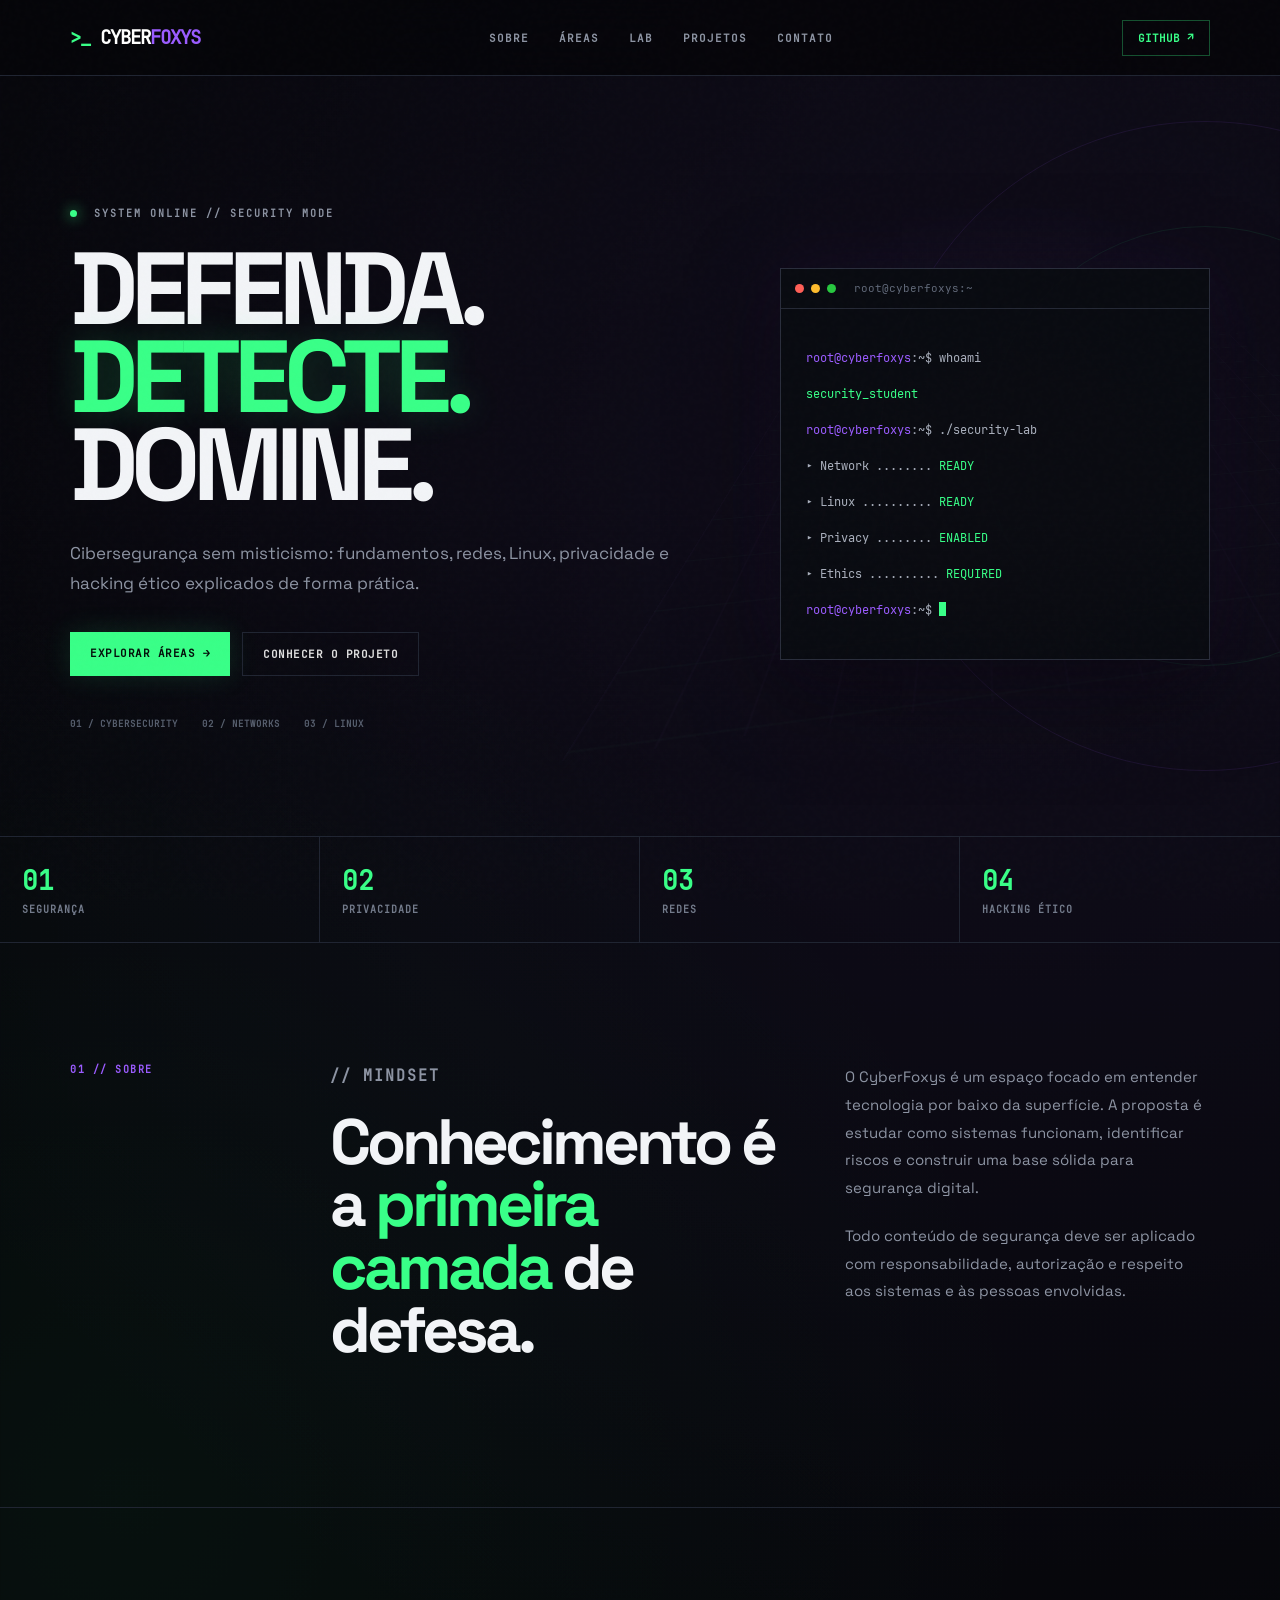
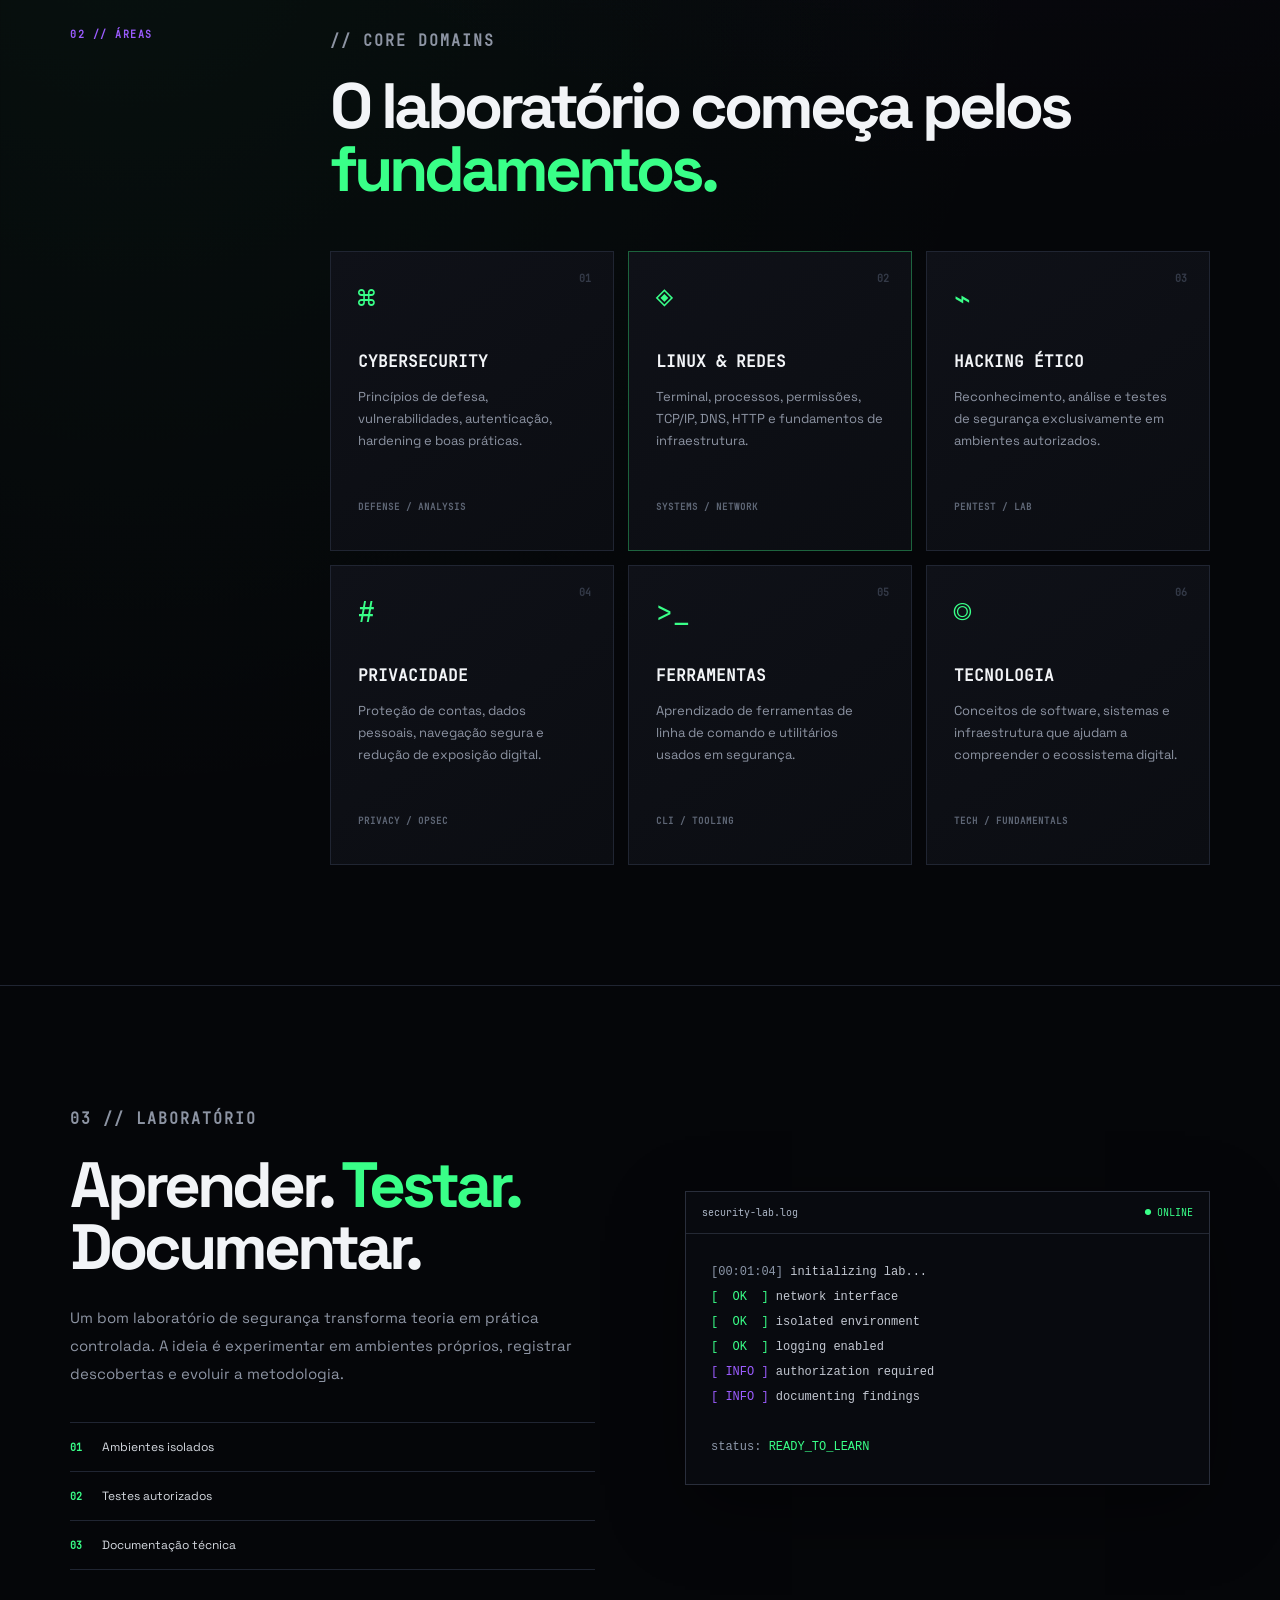
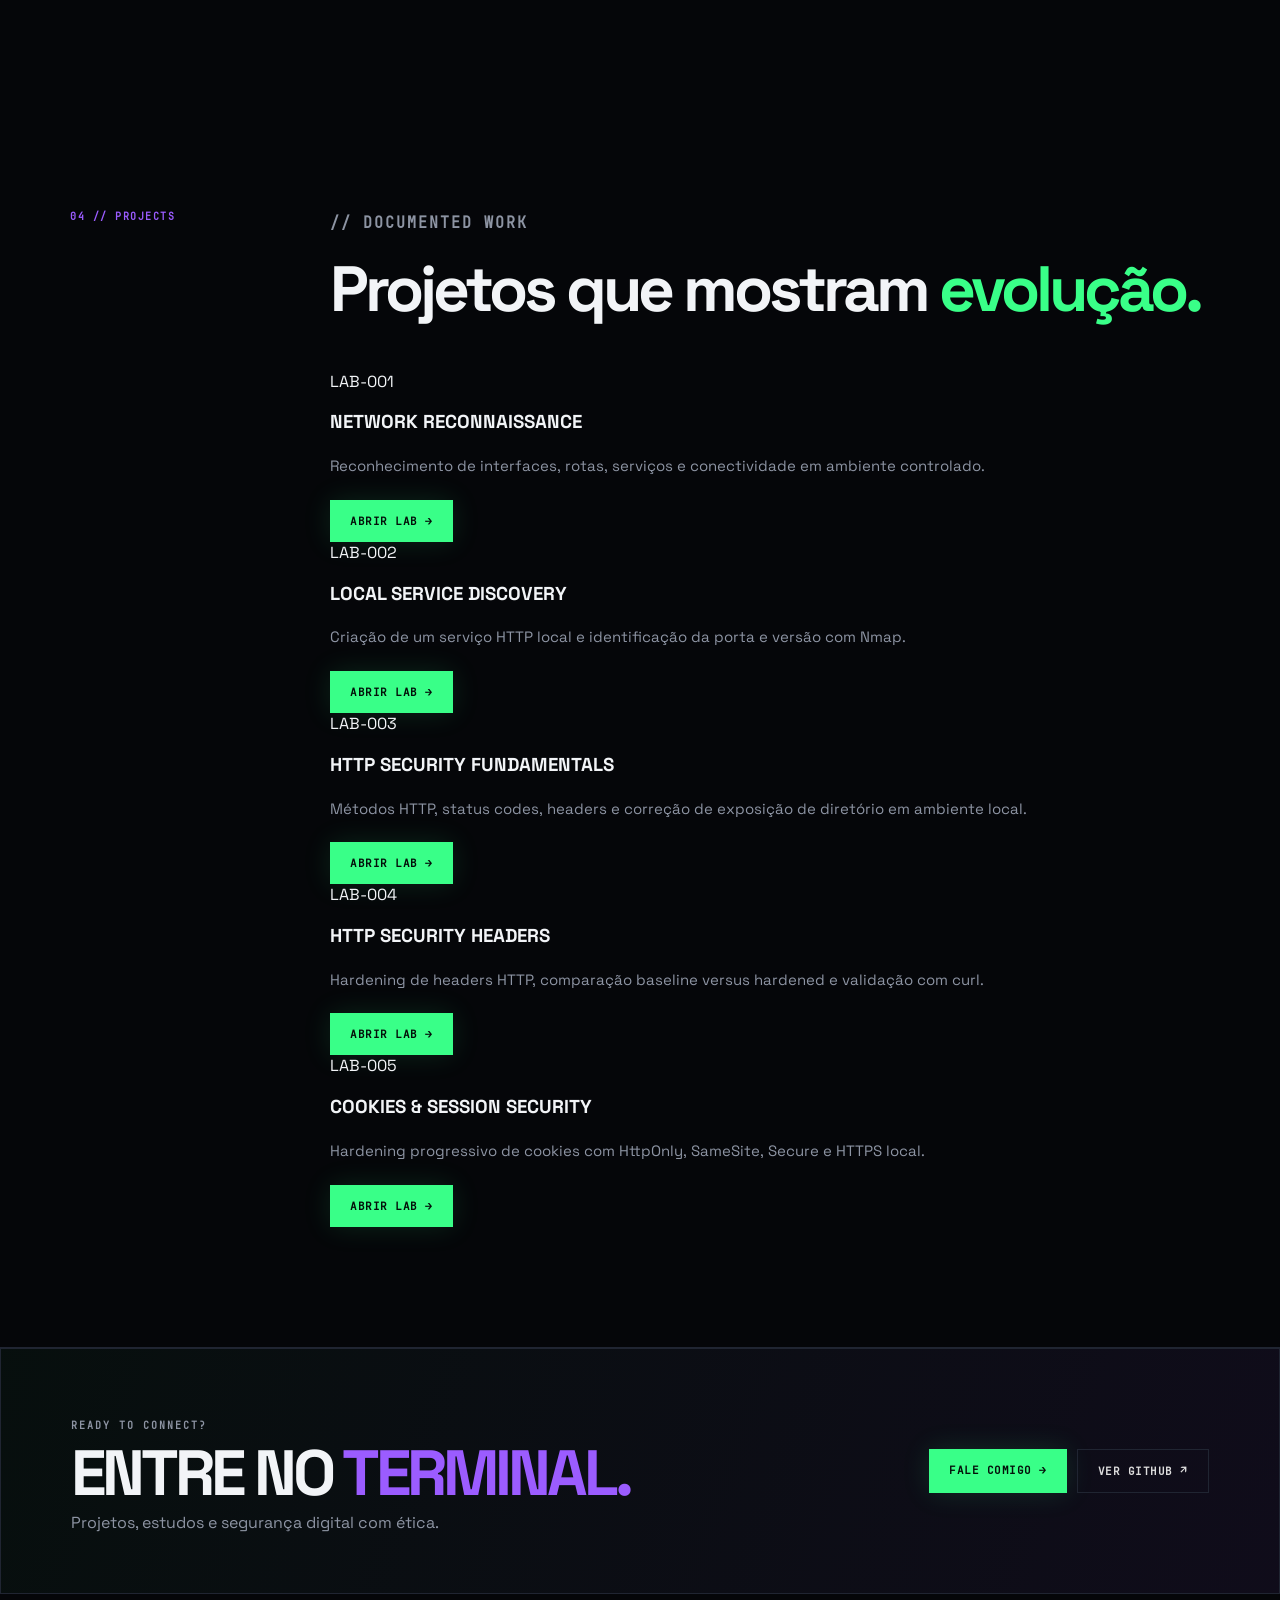
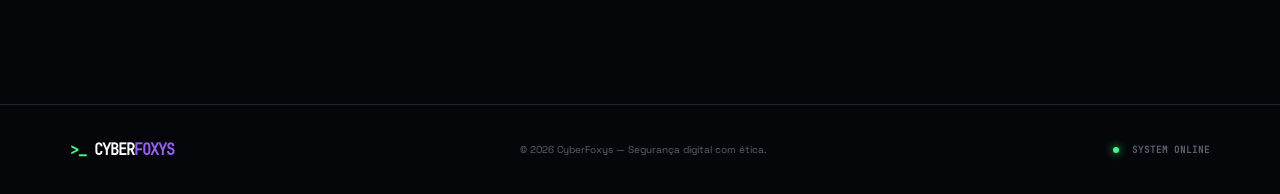
==== commit 660b8bd3: "Update contact button to Outlook email" ====
--- a/index.html
+++ b/index.html
@@ -5,4 +5,4 @@
 <span class="code-purple">[ INFO ]</span> authorization required
 <span class="code-purple">[ INFO ]</span> documenting findings
 
-<span class="code-muted">status:</span> <span class="code-green">READY_TO_LEARN</span></code></pre></div></section><section class="section project-section" id="projetos"><div class="section-label">04 // PROJECTS</div><div class="section-content"><div class="section-heading"><p class="kicker">// DOCUMENTED WORK</p><h2>Projetos que mostram <span>evolução.</span></h2></div><div class="project-card"><div><span class="project-id">LAB-001</span><h3>NETWORK RECONNAISSANCE</h3><p>Reconhecimento de interfaces, rotas, serviços e conectividade em ambiente controlado.</p></div><a class="button primary" href="labs/lab-001-network-reconnaissance.html">ABRIR LAB →</a></div><div class="project-card"><div><span class="project-id">LAB-002</span><h3>LOCAL SERVICE DISCOVERY</h3><p>Criação de um serviço HTTP local e identificação da porta e versão com Nmap.</p></div><a class="button primary" href="labs/lab-002-local-service-discovery.html">ABRIR LAB →</a></div><div class="project-card"><div><span class="project-id">LAB-003</span><h3>HTTP SECURITY FUNDAMENTALS</h3><p>Métodos HTTP, status codes, headers e correção de exposição de diretório em ambiente local.</p></div><a class="button primary" href="labs/lab-003-http-security-fundamentals.html">ABRIR LAB →</a></div><div class="project-card"><div><span class="project-id">LAB-004</span><h3>HTTP SECURITY HEADERS</h3><p>Hardening de headers HTTP, comparação baseline versus hardened e validação com curl.</p></div><a class="button primary" href="labs/lab-004-http-security-headers.html">ABRIR LAB →</a></div><div class="project-card"><div><span class="project-id">LAB-005</span><h3>COOKIES & SESSION SECURITY</h3><p>Hardening progressivo de cookies com HttpOnly, SameSite, Secure e HTTPS local.</p></div><a class="button primary" href="labs/lab-005-cookies-session-security.html">ABRIR LAB →</a></div></div></section><section class="cta" id="contato"><div><p class="eyebrow">READY TO CONNECT?</p><h2>ENTRE NO <span>TERMINAL.</span></h2><p>Projetos, estudos e segurança digital com ética.</p></div><div class="cta-actions"><a class="button primary" href="mailto:contato@cyberfoxys.com.br">FALE COMIGO →</a><a class="button ghost" href="https://github.com/FoxysSec/cybersec-site" target="_blank" rel="noopener noreferrer">VER GITHUB ↗</a></div></section></main><footer><div class="logo"><span>&gt;_</span> CYBER<span>FOXYS</span></div><p>© 2026 CyberFoxys — Segurança digital com ética.</p><span class="footer-status"><i></i> SYSTEM ONLINE</span></footer></body></html>+<span class="code-muted">status:</span> <span class="code-green">READY_TO_LEARN</span></code></pre></div></section><section class="section project-section" id="projetos"><div class="section-label">04 // PROJECTS</div><div class="section-content"><div class="section-heading"><p class="kicker">// DOCUMENTED WORK</p><h2>Projetos que mostram <span>evolução.</span></h2></div><div class="project-card"><div><span class="project-id">LAB-001</span><h3>NETWORK RECONNAISSANCE</h3><p>Reconhecimento de interfaces, rotas, serviços e conectividade em ambiente controlado.</p></div><a class="button primary" href="labs/lab-001-network-reconnaissance.html">ABRIR LAB →</a></div><div class="project-card"><div><span class="project-id">LAB-002</span><h3>LOCAL SERVICE DISCOVERY</h3><p>Criação de um serviço HTTP local e identificação da porta e versão com Nmap.</p></div><a class="button primary" href="labs/lab-002-local-service-discovery.html">ABRIR LAB →</a></div><div class="project-card"><div><span class="project-id">LAB-003</span><h3>HTTP SECURITY FUNDAMENTALS</h3><p>Métodos HTTP, status codes, headers e correção de exposição de diretório em ambiente local.</p></div><a class="button primary" href="labs/lab-003-http-security-fundamentals.html">ABRIR LAB →</a></div><div class="project-card"><div><span class="project-id">LAB-004</span><h3>HTTP SECURITY HEADERS</h3><p>Hardening de headers HTTP, comparação baseline versus hardened e validação com curl.</p></div><a class="button primary" href="labs/lab-004-http-security-headers.html">ABRIR LAB →</a></div><div class="project-card"><div><span class="project-id">LAB-005</span><h3>COOKIES & SESSION SECURITY</h3><p>Hardening progressivo de cookies com HttpOnly, SameSite, Secure e HTTPS local.</p></div><a class="button primary" href="labs/lab-005-cookies-session-security.html">ABRIR LAB →</a></div></div></section><section class="cta" id="contato"><div><p class="eyebrow">READY TO CONNECT?</p><h2>ENTRE NO <span>TERMINAL.</span></h2><p>Projetos, estudos e segurança digital com ética.</p></div><div class="cta-actions"><a class="button primary" href="mailto:cyberfoxys@outlook.com.br">FALE COMIGO →</a><a class="button ghost" href="https://github.com/FoxysSec/cybersec-site" target="_blank" rel="noopener noreferrer">VER GITHUB ↗</a></div></section></main><footer><div class="logo"><span>&gt;_</span> CYBER<span>FOXYS</span></div><p>© 2026 CyberFoxys — Segurança digital com ética.</p><span class="footer-status"><i></i> SYSTEM ONLINE</span></footer></body></html>
--- a/style.css
+++ b/style.css
@@ -1,3 +1,3 @@
 @font-face { font-family: "Space Grotesk"; src: url("fonts/SpaceGrotesk.ttf") format("truetype"); font-weight: 100 900; font-style: normal; font-display: swap; }
 @font-face { font-family: "JetBrains Mono"; src: url("fonts/JetBrainsMono-Regular.ttf") format("truetype"); font-weight: 400; font-style: normal; font-display: swap; }
-:root{--bg:#050609;--panel:#0b0d12;--panel2:#0f1118;--text:#f2f4f7;--muted:#8d94a3;--green:#39ff88;--purple:#9b5cff;--border:#202532;--max:1320px}*{box-sizing:border-box;scroll-behavior:smooth}html{background:var(--bg)}body{margin:0;background:radial-gradient(circle at 80% 10%,rgba(155,92,255,.08),transparent 28%),radial-gradient(circle at 10% 30%,rgba(57,255,136,.045),transparent 25%),var(--bg);color:var(--text);font-family:'Space Grotesk',sans-serif;overflow-x:hidden}a{transition:.22s ease}.noise,.scanlines{position:fixed;inset:0;pointer-events:none}.noise{z-index:20;opacity:.025;background-image:url("data:image/svg+xml,%3Csvg viewBox='0 0 180 180' xmlns='http://www.w3.org/2000/svg'%3E%3Cfilter id='n'%3E%3CfeTurbulence type='fractalNoise' baseFrequency='.9' numOctaves='3' stitchTiles='stitch'/%3E%3C/filter%3E%3Crect width='100%25' height='100%25' filter='url(%23n)' opacity='.6'/%3E%3C/svg%3E")}.scanlines{z-index:19;background:repeating-linear-gradient(0deg,transparent 0,transparent 4px,rgba(255,255,255,.012) 5px)}.navbar{height:76px;padding:0 5.5%;display:flex;align-items:center;justify-content:space-between;border-bottom:1px solid var(--border);background:rgba(5,6,9,.82);backdrop-filter:blur(18px);position:sticky;top:0;z-index:15}.logo{font:700 19px "JetBrains Mono",monospace;color:#fff;text-decoration:none;letter-spacing:-1px}.logo span:first-child{color:var(--green)}.logo span:last-child{color:var(--purple)}nav{display:flex;gap:30px}nav a{color:var(--muted);text-decoration:none;font:600 11px "JetBrains Mono",monospace;letter-spacing:1px}nav a:hover{color:var(--green)}.nav-button{color:var(--green);border:1px solid rgba(57,255,136,.3);padding:10px 15px;text-decoration:none;font:700 11px "JetBrains Mono",monospace}.nav-button:hover{background:rgba(57,255,136,.08);border-color:var(--green)}.hero{min-height:760px;max-width:var(--max);margin:auto;padding:110px 5.5% 95px;display:flex;align-items:center;justify-content:space-between;gap:70px;position:relative;overflow:hidden}.hero-content{max-width:730px;position:relative;z-index:2}.eyebrow,.kicker{font:700 10px "JetBrains Mono",monospace;letter-spacing:2px;color:var(--muted)}.eyebrow .dot{display:inline-block;width:7px;height:7px;border-radius:50%;background:var(--green);box-shadow:0 0 14px var(--green);margin-right:9px}.hero h1{font-size:clamp(58px,8vw,112px);line-height:.86;letter-spacing:-7px;margin:25px 0 30px;font-weight:700}.hero h1 span{color:var(--green);text-shadow:0 0 35px rgba(57,255,136,.2)}.hero-text{max-width:620px;color:var(--muted);font-size:17px;line-height:1.75;margin:0}.hero-actions{display:flex;gap:12px;flex-wrap:wrap;margin-top:34px}.button{display:inline-block;padding:14px 20px;text-decoration:none;font:700 11px "JetBrains Mono",monospace;letter-spacing:.5px}.primary{background:var(--green);color:#04100a;box-shadow:0 0 28px rgba(57,255,136,.13)}.primary:hover{transform:translateY(-2px);box-shadow:0 0 38px rgba(57,255,136,.3)}.ghost{border:1px solid var(--border);color:#ddd}.ghost:hover{border-color:var(--purple);color:#fff;background:rgba(155,92,255,.05)}.hero-meta{display:flex;gap:24px;margin-top:42px;color:#555d6c;font:600 9px "JetBrains Mono",monospace;letter-spacing:1px}.terminal{width:430px;flex:none;background:rgba(10,12,18,.94);border:1px solid #2a2e3c;box-shadow:0 25px 80px rgba(0,0,0,.55),0 0 70px rgba(155,92,255,.08);position:relative;z-index:3}.terminal-top{height:40px;border-bottom:1px solid #252936;display:flex;align-items:center;padding:0 14px;gap:7px}.traffic{width:9px;height:9px;border-radius:50%}.red{background:#ff5f57}.yellow{background:#febc2e}.green{background:#28c840}.terminal-title{margin-left:11px;color:#606878;font:11px "JetBrains Mono",monospace}.terminal-body{padding:25px;font:12px/2 "JetBrains Mono",monospace;color:#aab0bd}.purple,.code-purple{color:var(--purple)}.green-text,.code-green{color:var(--green)}.cursor{display:inline-block;width:7px;height:14px;background:var(--green);vertical-align:-2px;animation:blink 1s infinite}@keyframes blink{50%{opacity:0}}.hero-orbit{position:absolute;border:1px solid rgba(155,92,255,.1);border-radius:50%;pointer-events:none}.orbit-one{width:650px;height:650px;right:-250px;top:45px}.orbit-two{width:440px;height:440px;right:-145px;top:150px;border-color:rgba(57,255,136,.08)}.hero-grid{position:absolute;width:600px;height:500px;right:-80px;top:120px;opacity:.35;background-image:linear-gradient(rgba(57,255,136,.05) 1px,transparent 1px),linear-gradient(90deg,rgba(155,92,255,.05) 1px,transparent 1px);background-size:45px 45px;transform:perspective(500px) rotateX(55deg) rotateZ(-8deg)}.stats{display:grid;grid-template-columns:repeat(4,1fr);border-top:1px solid var(--border);border-bottom:1px solid var(--border)}.stats div{padding:26px 7%;border-right:1px solid var(--border);display:flex;flex-direction:column;gap:5px}.stats div:last-child{border-right:0}.stats strong{font:700 26px "JetBrains Mono",monospace;color:var(--green)}.stats span{font:600 10px "JetBrains Mono",monospace;color:#737b8b;letter-spacing:1px}.section{max-width:var(--max);margin:auto;padding:120px 5.5%;display:grid;grid-template-columns:190px 1fr;gap:70px;border-bottom:1px solid var(--border)}.section-label{font:700 10px "JetBrains Mono",monospace;color:var(--purple);letter-spacing:1.5px}.section-content{min-width:0}.split{max-width:1000px;display:grid;grid-template-columns:1.1fr .9fr;gap:70px}.section h2,.lab h2,.cta h2{font-size:clamp(38px,5vw,68px);line-height:.98;letter-spacing:-4px;margin:8px 0 25px}.section h2 span,.lab h2 span{color:var(--green)}.section-content p,.lab-copy>p{color:var(--muted);font-size:15px;line-height:1.85;margin:0 0 20px}.section-heading{margin-bottom:50px}.cards{display:grid;grid-template-columns:repeat(3,1fr);gap:14px;max-width:1080px}.card{min-height:300px;padding:27px;background:linear-gradient(145deg,var(--panel2),var(--panel));border:1px solid var(--border);position:relative;overflow:hidden;transition:.25s}.card:hover{transform:translateY(-6px);border-color:var(--purple);box-shadow:0 18px 50px rgba(155,92,255,.09)}.card.featured{border-color:rgba(57,255,136,.35)}.card-number{position:absolute;top:20px;right:22px;color:#343a48;font:700 10px "JetBrains Mono",monospace}.icon{font:28px "JetBrains Mono",monospace;color:var(--green);margin-bottom:35px}.card h3{font:700 16px "JetBrains Mono",monospace;margin:0 0 14px}.card p{color:var(--muted);font-size:13px;line-height:1.7;min-height:88px;margin:0 0 20px}.card-tag{font:700 9px "JetBrains Mono",monospace;color:#5e6675;letter-spacing:1px}.lab{max-width:var(--max);margin:auto;padding:120px 5.5%;display:grid;grid-template-columns:1fr 1fr;gap:90px;align-items:center}.lab-points{border-top:1px solid var(--border);margin-top:35px}.lab-points div{display:flex;align-items:center;gap:20px;padding:16px 0;border-bottom:1px solid var(--border)}.lab-points span{color:var(--green);font:700 10px "JetBrains Mono",monospace}.lab-points p{margin:0!important;color:#d5d9e0!important;font-size:12px!important}.code-window{border:1px solid #292e3b;background:#080a0f;box-shadow:0 25px 70px rgba(0,0,0,.4)}.code-head{height:42px;padding:0 16px;border-bottom:1px solid #242934;display:flex;justify-content:space-between;align-items:center;color:#697181;font:10px "JetBrains Mono",monospace}.code-head span:last-child{color:var(--green)}.code-window pre{padding:25px;margin:0;overflow:auto;font:12px/2 "JetBrains Mono",monospace;color:#c3c8d2}.code-muted{color:#596170}.cta{max-width:var(--max);margin:0 auto 110px;padding:60px 5.5%;border:1px solid var(--border);display:flex;justify-content:space-between;align-items:center;gap:30px;background:linear-gradient(110deg,rgba(57,255,136,.035),rgba(155,92,255,.07))}.cta h2{margin:8px 0}.cta h2 span{color:var(--purple)}.cta p:not(.eyebrow){color:var(--muted);margin:0}.cta-actions{display:flex;gap:10px;flex-wrap:wrap}footer{border-top:1px solid var(--border);padding:28px 5.5%;display:flex;justify-content:space-between;align-items:center;color:#596170;font-size:10px;gap:20px}footer .logo{font-size:15px}.footer-status{font:700 9px "JetBrains Mono",monospace;letter-spacing:1px}.footer-status i{display:inline-block;width:6px;height:6px;border-radius:50%;background:var(--green);box-shadow:0 0 10px var(--green);margin-right:7px}@media(max-width:1000px){nav{display:none}.hero{padding-top:80px;flex-direction:column;align-items:flex-start}.terminal{width:100%;max-width:620px}.hero-orbit,.hero-grid{right:-300px}.cards{grid-template-columns:repeat(2,1fr)}.split,.lab{grid-template-columns:1fr;gap:40px}.section{grid-template-columns:1fr;gap:25px}.lab{padding-left:5.5%;padding-right:5.5%}}@media(max-width:600px){.navbar{padding:0 5%}.nav-button{display:none}.hero,.section{padding-left:5%;padding-right:5%}.hero{min-height:auto;padding-top:70px;padding-bottom:70px}.hero h1{letter-spacing:-4px}.hero-meta{flex-direction:column;gap:8px}.stats{grid-template-columns:repeat(2,1fr)}.stats div{padding:21px 5%}.stats div:nth-child(2){border-right:0}.cards{grid-template-columns:1fr}.card{min-height:260px}.section,.lab{padding-top:85px;padding-bottom:85px}.cta{margin:0 5% 80px;padding:40px 7%;align-items:flex-start;flex-direction:column}.cta h2{letter-spacing:-3px}footer{padding:25px 5%;flex-direction:column;align-items:flex-start}.hero-orbit,.hero-grid{display:none}}+:root{--bg:#050609;--panel:#0b0d12;--panel2:#0f1118;--text:#f2f4f7;--muted:#8d94a3;--green:#39ff88;--purple:#9b5cff;--border:#202532;--max:1320px}*{box-sizing:border-box;scroll-behavior:smooth}html{background:var(--bg)}body{margin:0;background:radial-gradient(circle at 80% 10%,rgba(155,92,255,.08),transparent 28%),radial-gradient(circle at 10% 30%,rgba(57,255,136,.045),transparent 25%),var(--bg);color:var(--text);font-family:'Space Grotesk',sans-serif;overflow-x:hidden}a{transition:.22s ease}.noise,.scanlines{position:fixed;inset:0;pointer-events:none}.noise{z-index:20;opacity:.025;background-image:url("data:image/svg+xml,%3Csvg viewBox='0 0 180 180' xmlns='http://www.w3.org/2000/svg'%3E%3Cfilter id='n'%3E%3CfeTurbulence type='fractalNoise' baseFrequency='.9' numOctaves='3' stitchTiles='stitch'/%3E%3C/filter%3E%3Crect width='100%25' height='100%25' filter='url(%23n)' opacity='.6'/%3E%3C/svg%3E")}.scanlines{z-index:19;background:repeating-linear-gradient(0deg,transparent 0,transparent 4px,rgba(255,255,255,.012) 5px)}.navbar{height:76px;padding:0 5.5%;display:flex;align-items:center;justify-content:space-between;border-bottom:1px solid var(--border);background:rgba(5,6,9,.82);backdrop-filter:blur(18px);position:sticky;top:0;z-index:15}.logo{font:700 19px "JetBrains Mono",monospace;color:#fff;text-decoration:none;letter-spacing:-1px}.logo span:first-child{color:var(--green)}.logo span:last-child{color:var(--purple)}nav{display:flex;gap:30px}nav a{color:var(--muted);text-decoration:none;font:600 11px "JetBrains Mono",monospace;letter-spacing:1px}nav a:hover{color:var(--green)}.nav-button{color:var(--green);border:1px solid rgba(57,255,136,.3);padding:10px 15px;text-decoration:none;font:700 11px "JetBrains Mono",monospace}.nav-button:hover{background:rgba(57,255,136,.08);border-color:var(--green)}.hero{min-height:760px;max-width:var(--max);margin:auto;padding:110px 5.5% 95px;display:flex;align-items:center;justify-content:space-between;gap:70px;position:relative;overflow:hidden}.hero-content{max-width:730px;position:relative;z-index:2}.eyebrow,.kicker{font:700 10px "JetBrains Mono",monospace;letter-spacing:2px;color:var(--muted)}.eyebrow .dot{display:inline-block;width:7px;height:7px;border-radius:50%;background:var(--green);box-shadow:0 0 14px var(--green);margin-right:9px}.hero h1{font-size:clamp(58px,8vw,112px);line-height:.86;letter-spacing:-7px;margin:25px 0 30px;font-weight:700}.hero h1 span{color:var(--green);text-shadow:0 0 35px rgba(57,255,136,.2)}.hero-text{max-width:620px;color:var(--muted);font-size:17px;line-height:1.75;margin:0}.hero-actions{display:flex;gap:12px;flex-wrap:wrap;margin-top:34px}.button{display:inline-block;padding:14px 20px;text-decoration:none;font:700 11px "JetBrains Mono",monospace;letter-spacing:.5px}.primary{background:var(--green);color:#04100a;box-shadow:0 0 28px rgba(57,255,136,.13)}.primary:hover{transform:translateY(-2px);box-shadow:0 0 38px rgba(57,255,136,.3)}.ghost{border:1px solid var(--border);color:#ddd}.ghost:hover{border-color:var(--purple);color:#fff;background:rgba(155,92,255,.05)}.hero-meta{display:flex;gap:24px;margin-top:42px;color:#555d6c;font:600 9px "JetBrains Mono",monospace;letter-spacing:1px}.terminal{width:430px;flex:none;background:rgba(10,12,18,.94);border:1px solid #2a2e3c;box-shadow:0 25px 80px rgba(0,0,0,.55),0 0 70px rgba(155,92,255,.08);position:relative;z-index:3}.terminal-top{height:40px;border-bottom:1px solid #252936;display:flex;align-items:center;padding:0 14px;gap:7px}.traffic{width:9px;height:9px;border-radius:50%}.red{background:#ff5f57}.yellow{background:#febc2e}.green{background:#28c840}.terminal-title{margin-left:11px;color:#606878;font:11px "JetBrains Mono",monospace}.terminal-body{padding:25px;font:12px/2 "JetBrains Mono",monospace;color:#aab0bd}.purple,.code-purple{color:var(--purple)}.green-text,.code-green{color:var(--green)}.cursor{display:inline-block;width:7px;height:14px;background:var(--green);vertical-align:-2px;animation:blink 1s infinite}@keyframes blink{50%{opacity:0}}.hero-orbit{position:absolute;border:1px solid rgba(155,92,255,.1);border-radius:50%;pointer-events:none}.orbit-one{width:650px;height:650px;right:-250px;top:45px}.orbit-two{width:440px;height:440px;right:-145px;top:150px;border-color:rgba(57,255,136,.08)}.hero-grid{position:absolute;width:600px;height:500px;right:-80px;top:120px;opacity:.35;background-image:linear-gradient(rgba(57,255,136,.05) 1px,transparent 1px),linear-gradient(90deg,rgba(155,92,255,.05) 1px,transparent 1px);background-size:45px 45px;transform:perspective(500px) rotateX(55deg) rotateZ(-8deg)}.stats{display:grid;grid-template-columns:repeat(4,1fr);border-top:1px solid var(--border);border-bottom:1px solid var(--border)}.stats div{padding:26px 7%;border-right:1px solid var(--border);display:flex;flex-direction:column;gap:5px}.stats div:last-child{border-right:0}.stats strong{font:700 26px "JetBrains Mono",monospace;color:var(--green)}.stats span{font:600 10px "JetBrains Mono",monospace;color:#737b8b;letter-spacing:1px}.section{max-width:var(--max);margin:auto;padding:120px 5.5%;display:grid;grid-template-columns:190px 1fr;gap:70px;border-bottom:1px solid var(--border)}.section-label{font:700 10px "JetBrains Mono",monospace;color:var(--purple);letter-spacing:1.5px}.section-content{min-width:0}.split{max-width:1000px;display:grid;grid-template-columns:1.1fr .9fr;gap:70px}.section h2,.lab h2,.cta h2{font-size:clamp(38px,5vw,68px);line-height:.98;letter-spacing:-4px;margin:8px 0 25px}.section h2 span,.lab h2 span{color:var(--green)}.section-content p,.lab-copy>p{color:var(--muted);font-size:15px;line-height:1.85;margin:0 0 20px}.section-heading{margin-bottom:50px}.cards{display:grid;grid-template-columns:repeat(3,1fr);gap:14px;max-width:1080px}.card{min-height:300px;padding:27px;background:linear-gradient(145deg,var(--panel2),var(--panel));border:1px solid var(--border);position:relative;overflow:hidden;transition:.25s}.card:hover{transform:translateY(-6px);border-color:var(--purple);box-shadow:0 18px 50px rgba(155,92,255,.09)}.card.featured{border-color:rgba(57,255,136,.35)}.card-number{position:absolute;top:20px;right:22px;color:#343a48;font:700 10px "JetBrains Mono",monospace}.icon{font:28px "JetBrains Mono",monospace;color:var(--green);margin-bottom:35px}.card h3{font:700 16px "JetBrains Mono",monospace;margin:0 0 14px}.card p{color:var(--muted);font-size:13px;line-height:1.7;min-height:88px;margin:0 0 20px}.card-tag{font:700 9px "JetBrains Mono",monospace;color:#5e6675;letter-spacing:1px}.lab{max-width:var(--max);margin:auto;padding:120px 5.5%;display:grid;grid-template-columns:1fr 1fr;gap:90px;align-items:center}.lab-points{border-top:1px solid var(--border);margin-top:35px}.lab-points div{display:flex;align-items:center;gap:20px;padding:16px 0;border-bottom:1px solid var(--border)}.lab-points span{color:var(--green);font:700 10px "JetBrains Mono",monospace}.lab-points p{margin:0!important;color:#d5d9e0!important;font-size:12px!important}.code-window{border:1px solid #292e3b;background:#080a0f;box-shadow:0 25px 70px rgba(0,0,0,.4)}.code-head{height:42px;padding:0 16px;border-bottom:1px solid #242934;display:flex;justify-content:space-between;align-items:center;color:#aab4c4;font:10px "JetBrains Mono",monospace}.code-head span:last-child{color:var(--green)}.code-window pre{padding:25px;margin:0;overflow:auto;font:12px/2 "JetBrains Mono",monospace;color:#c3c8d2}.code-muted{color:#8d98aa}.cta{max-width:var(--max);margin:0 auto 110px;padding:60px 5.5%;border:1px solid var(--border);display:flex;justify-content:space-between;align-items:center;gap:30px;background:linear-gradient(110deg,rgba(57,255,136,.035),rgba(155,92,255,.07))}.cta h2{margin:8px 0}.cta h2 span{color:var(--purple)}.cta p:not(.eyebrow){color:var(--muted);margin:0}.cta-actions{display:flex;gap:10px;flex-wrap:wrap}footer{border-top:1px solid var(--border);padding:28px 5.5%;display:flex;justify-content:space-between;align-items:center;color:#596170;font-size:10px;gap:20px}footer .logo{font-size:15px}.footer-status{font:700 9px "JetBrains Mono",monospace;letter-spacing:1px}.footer-status i{display:inline-block;width:6px;height:6px;border-radius:50%;background:var(--green);box-shadow:0 0 10px var(--green);margin-right:7px}@media(max-width:1000px){nav{display:none}.hero{padding-top:80px;flex-direction:column;align-items:flex-start}.terminal{width:100%;max-width:620px}.hero-orbit,.hero-grid{right:-300px}.cards{grid-template-columns:repeat(2,1fr)}.split,.lab{grid-template-columns:1fr;gap:40px}.section{grid-template-columns:1fr;gap:25px}.lab{padding-left:5.5%;padding-right:5.5%}}@media(max-width:600px){.navbar{padding:0 5%}.nav-button{display:none}.hero,.section{padding-left:5%;padding-right:5%}.hero{min-height:auto;padding-top:70px;padding-bottom:70px}.hero h1{letter-spacing:-4px}.hero-meta{flex-direction:column;gap:8px}.stats{grid-template-columns:repeat(2,1fr)}.stats div{padding:21px 5%}.stats div:nth-child(2){border-right:0}.cards{grid-template-columns:1fr}.card{min-height:260px}.section,.lab{padding-top:85px;padding-bottom:85px}.cta{margin:0 5% 80px;padding:40px 7%;align-items:flex-start;flex-direction:column}.cta h2{letter-spacing:-3px}footer{padding:25px 5%;flex-direction:column;align-items:flex-start}.hero-orbit,.hero-grid{display:none}}
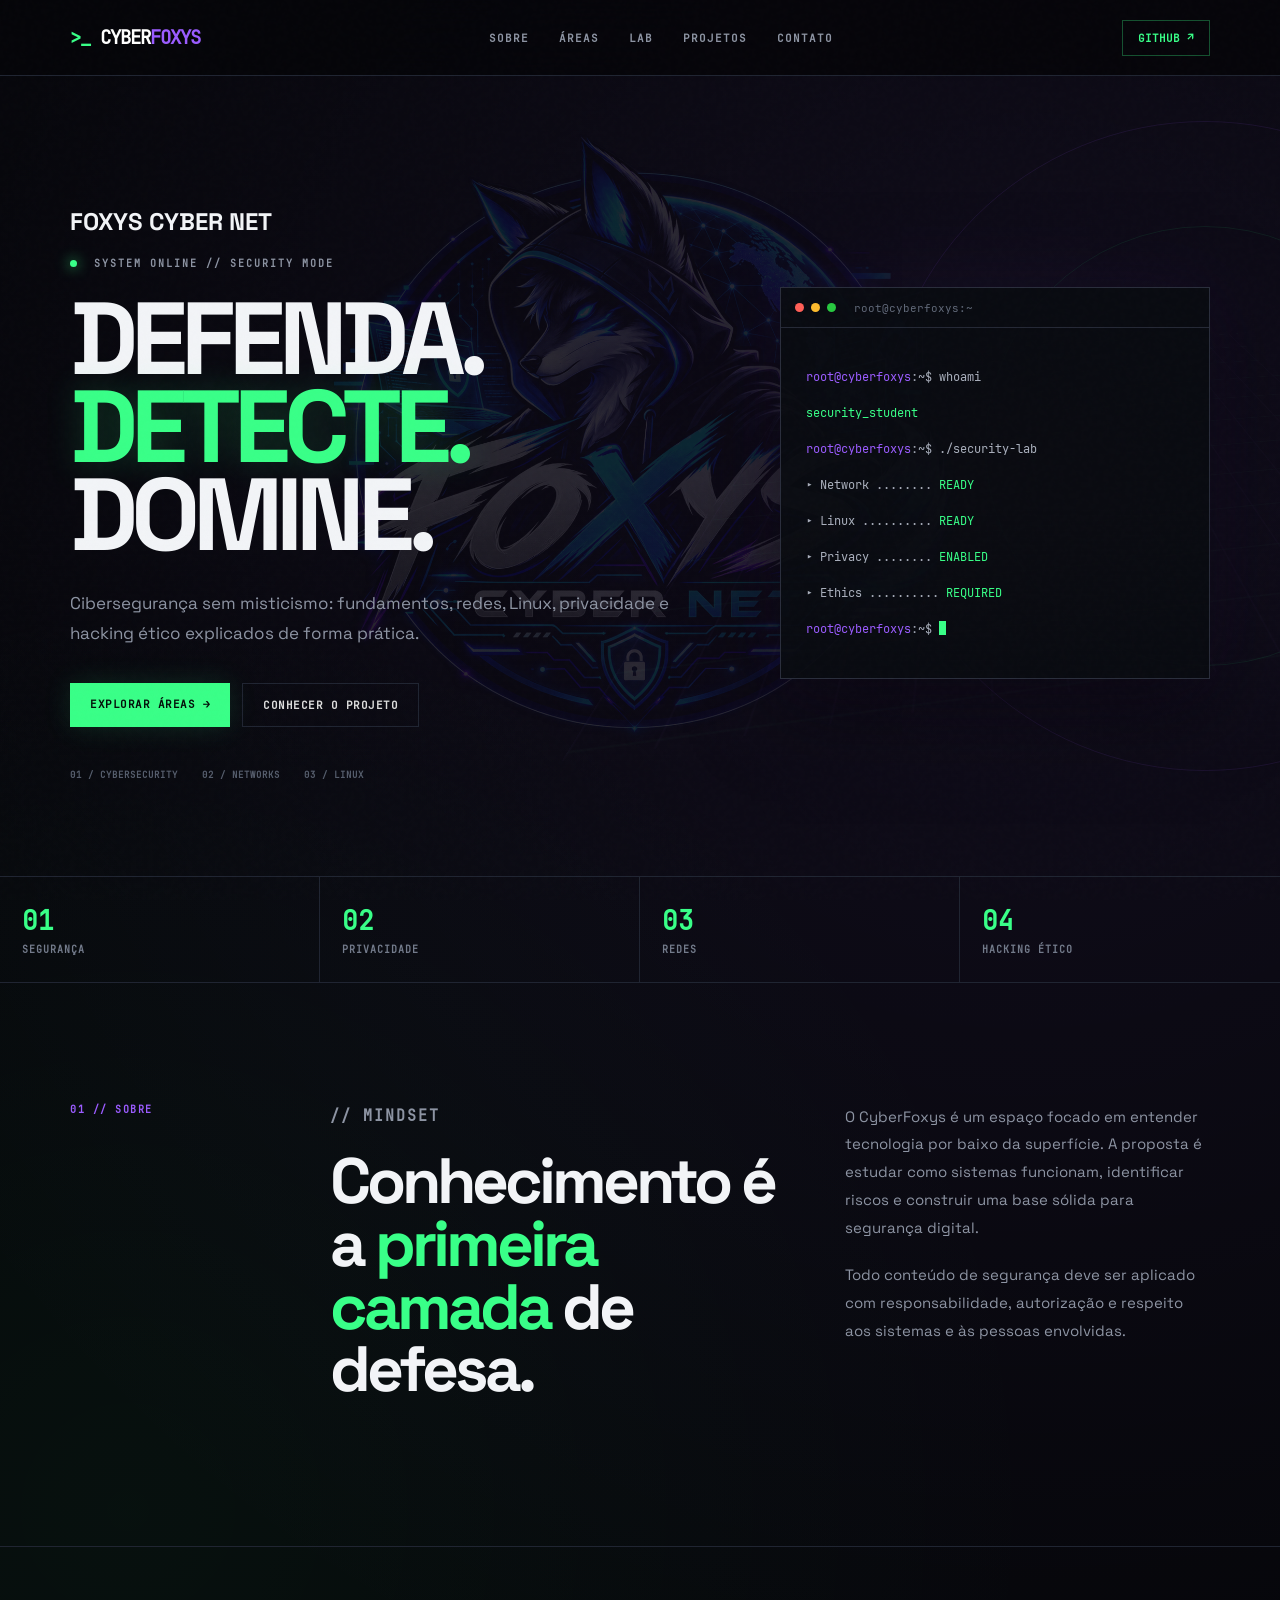
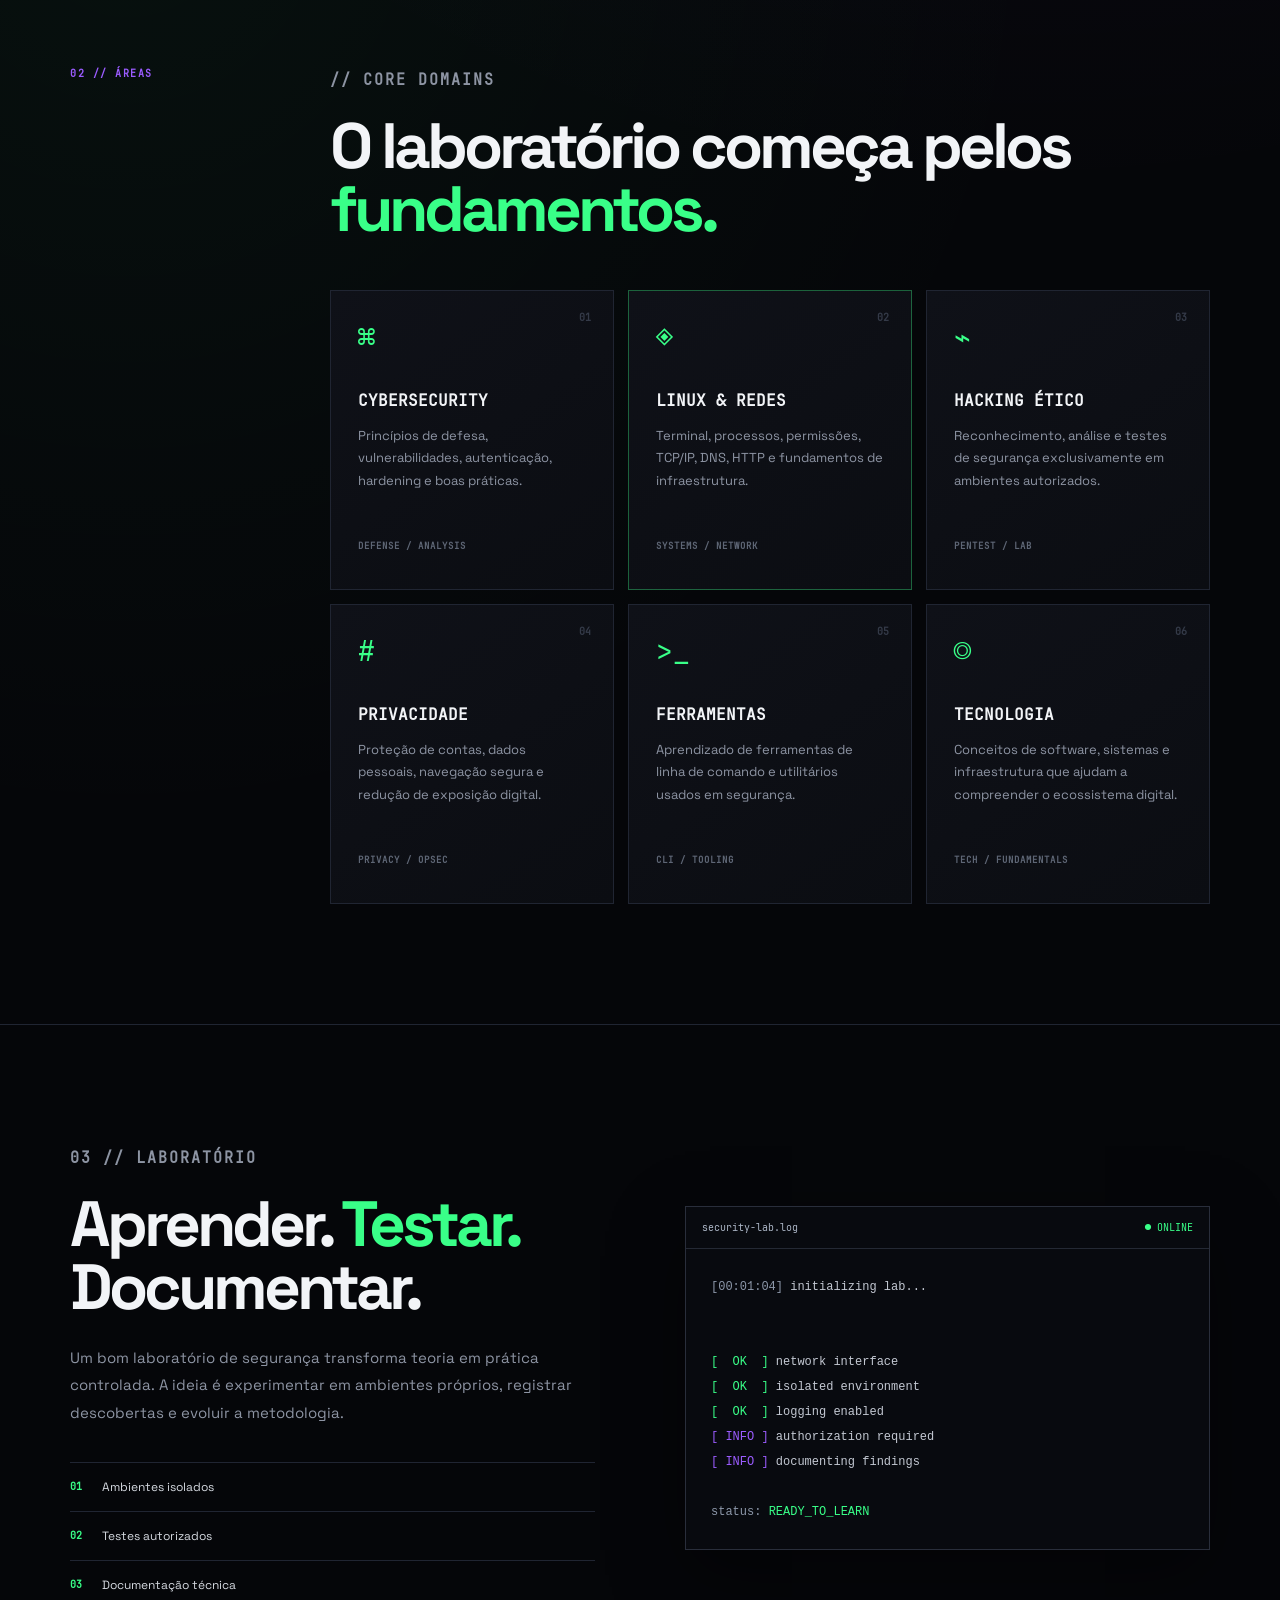
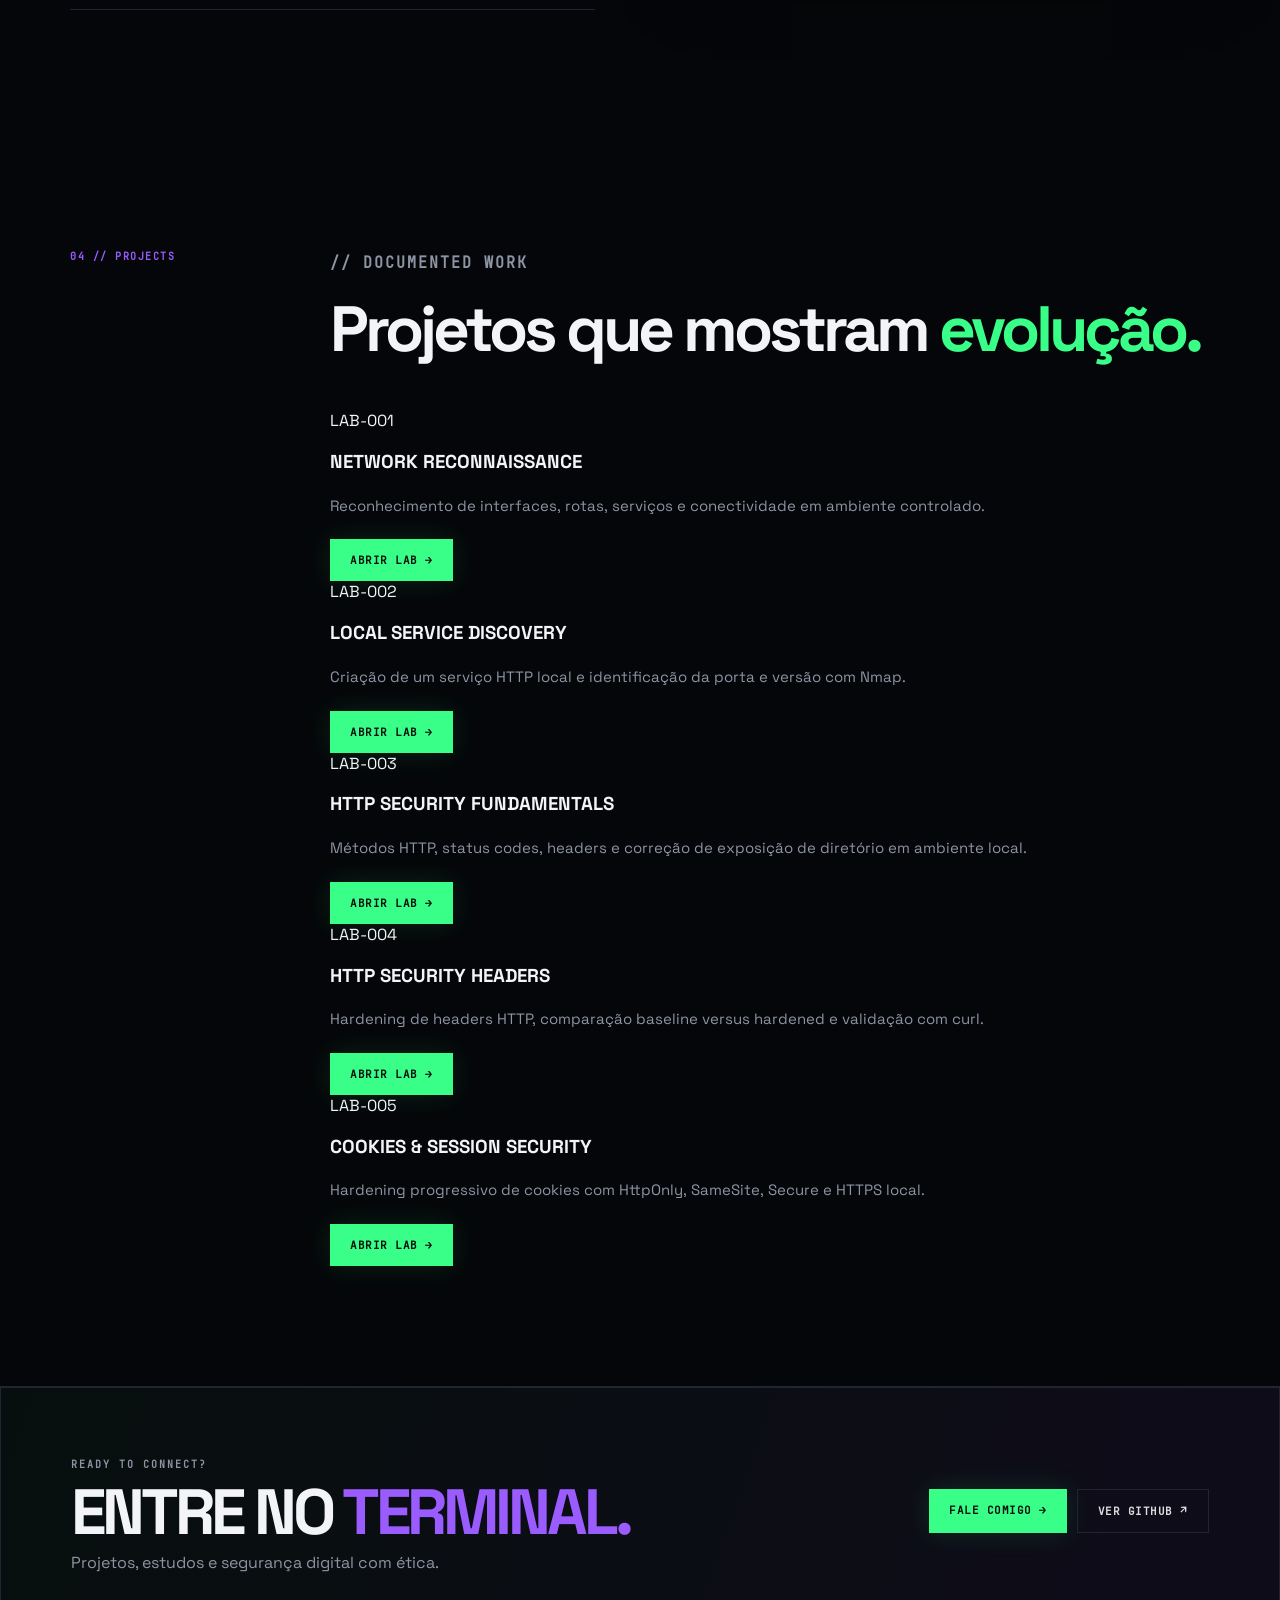
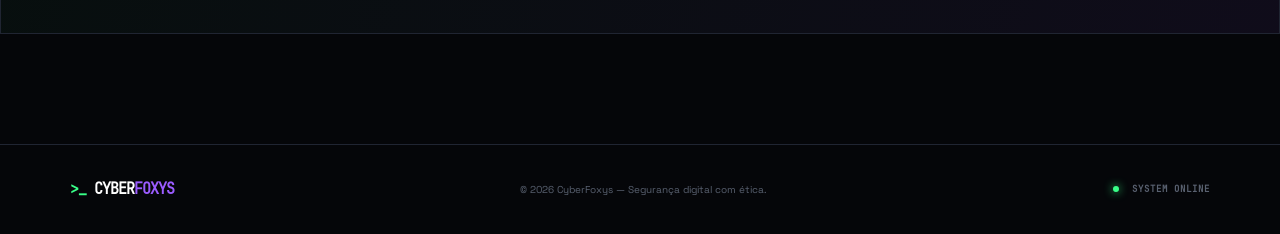
==== commit 53180de8: "Add Foxys Cyber Net logo, favicon and glitch effects" ====
--- a/index.html
+++ b/index.html
@@ -1,8 +1,10 @@
-<!DOCTYPE html><html lang="pt-BR"><head><meta charset="UTF-8"><meta name="viewport" content="width=device-width, initial-scale=1.0"><meta name="description" content="CyberFoxys — portfólio e laboratório de cibersegurança, redes, Linux, privacidade e hacking ético."><meta name="theme-color" content="#050609"><title>CyberFoxys | Cyber Security</title><link rel="stylesheet" href="style.css"></head><body><div class="noise"></div><div class="scanlines"></div><header class="navbar"><a href="#inicio" class="logo"><span>&gt;_</span> CYBER<span>FOXYS</span></a><nav aria-label="Navegação principal"><a href="#sobre">SOBRE</a><a href="#areas">ÁREAS</a><a href="#laboratorio">LAB</a><a href="#projetos">PROJETOS</a><a href="#contato">CONTATO</a></nav><a href="https://github.com/FoxysSec/cybersec-site" target="_blank" rel="noopener noreferrer" class="nav-button">GITHUB ↗</a></header><main id="inicio"><section class="hero"><div class="hero-orbit orbit-one"></div><div class="hero-orbit orbit-two"></div><div class="hero-grid"></div><div class="hero-content"><p class="eyebrow"><span class="dot"></span> SYSTEM ONLINE // SECURITY MODE</p><h1>DEFENDA.<br><span>DETECTE.</span><br>DOMINE.</h1><p class="hero-text">Cibersegurança sem misticismo: fundamentos, redes, Linux, privacidade e hacking ético explicados de forma prática.</p><div class="hero-actions"><a href="#areas" class="button primary">EXPLORAR ÁREAS →</a><a href="#sobre" class="button ghost">CONHECER O PROJETO</a></div><div class="hero-meta"><span>01 / CYBERSECURITY</span><span>02 / NETWORKS</span><span>03 / LINUX</span></div></div><div class="terminal" aria-label="Terminal demonstrativo"><div class="terminal-top"><span class="traffic red"></span><span class="traffic yellow"></span><span class="traffic green"></span><span class="terminal-title">root@cyberfoxys:~</span></div><div class="terminal-body"><p><span class="purple">root@cyberfoxys</span>:~$ whoami</p><p class="green-text">security_student</p><p><span class="purple">root@cyberfoxys</span>:~$ ./security-lab</p><p>▸ Network ........ <span class="green-text">READY</span></p><p>▸ Linux .......... <span class="green-text">READY</span></p><p>▸ Privacy ........ <span class="green-text">ENABLED</span></p><p>▸ Ethics .......... <span class="green-text">REQUIRED</span></p><p><span class="purple">root@cyberfoxys</span>:~$ <span class="cursor"></span></p></div></div></section><section class="stats"><div><strong>01</strong><span>SEGURANÇA</span></div><div><strong>02</strong><span>PRIVACIDADE</span></div><div><strong>03</strong><span>REDES</span></div><div><strong>04</strong><span>HACKING ÉTICO</span></div></section><section class="section about" id="sobre"><div class="section-label">01 // SOBRE</div><div class="section-content split"><div><p class="kicker">// MINDSET</p><h2>Conhecimento é a <span>primeira camada</span> de defesa.</h2></div><div><p>O CyberFoxys é um espaço focado em entender tecnologia por baixo da superfície. A proposta é estudar como sistemas funcionam, identificar riscos e construir uma base sólida para segurança digital.</p><p>Todo conteúdo de segurança deve ser aplicado com responsabilidade, autorização e respeito aos sistemas e às pessoas envolvidas.</p></div></div></section><section class="section areas" id="areas"><div class="section-label">02 // ÁREAS</div><div class="section-content"><div class="section-heading"><p class="kicker">// CORE DOMAINS</p><h2>O laboratório começa pelos <span>fundamentos.</span></h2></div><div class="cards"><article class="card"><span class="card-number">01</span><div class="icon">⌘</div><h3>CYBERSECURITY</h3><p>Princípios de defesa, vulnerabilidades, autenticação, hardening e boas práticas.</p><span class="card-tag">DEFENSE / ANALYSIS</span></article><article class="card featured"><span class="card-number">02</span><div class="icon">◈</div><h3>LINUX & REDES</h3><p>Terminal, processos, permissões, TCP/IP, DNS, HTTP e fundamentos de infraestrutura.</p><span class="card-tag">SYSTEMS / NETWORK</span></article><article class="card"><span class="card-number">03</span><div class="icon">⌁</div><h3>HACKING ÉTICO</h3><p>Reconhecimento, análise e testes de segurança exclusivamente em ambientes autorizados.</p><span class="card-tag">PENTEST / LAB</span></article><article class="card"><span class="card-number">04</span><div class="icon">#</div><h3>PRIVACIDADE</h3><p>Proteção de contas, dados pessoais, navegação segura e redução de exposição digital.</p><span class="card-tag">PRIVACY / OPSEC</span></article><article class="card"><span class="card-number">05</span><div class="icon">&gt;_</div><h3>FERRAMENTAS</h3><p>Aprendizado de ferramentas de linha de comando e utilitários usados em segurança.</p><span class="card-tag">CLI / TOOLING</span></article><article class="card"><span class="card-number">06</span><div class="icon">◎</div><h3>TECNOLOGIA</h3><p>Conceitos de software, sistemas e infraestrutura que ajudam a compreender o ecossistema digital.</p><span class="card-tag">TECH / FUNDAMENTALS</span></article></div></div></section><section class="lab" id="laboratorio"><div class="lab-copy"><p class="kicker">03 // LABORATÓRIO</p><h2>Aprender. <span>Testar.</span> Documentar.</h2><p>Um bom laboratório de segurança transforma teoria em prática controlada. A ideia é experimentar em ambientes próprios, registrar descobertas e evoluir a metodologia.</p><div class="lab-points"><div><span>01</span><p>Ambientes isolados</p></div><div><span>02</span><p>Testes autorizados</p></div><div><span>03</span><p>Documentação técnica</p></div></div></div><div class="code-window"><div class="code-head"><span>security-lab.log</span><span>● ONLINE</span></div><pre><code><span class="code-muted">[00:01:04]</span> initializing lab...
+<!DOCTYPE html><html lang="pt-BR"><head><meta charset="UTF-8"><meta name="viewport" content="width=device-width, initial-scale=1.0"><meta name="description" content="CyberFoxys — portfólio e laboratório de cibersegurança, redes, Linux, privacidade e hacking ético."><meta name="theme-color" content="#050609"><title>CyberFoxys | Cyber Security</title><link rel="stylesheet" href="style.css"><link rel="icon" type="image/png" href="assets/favicon.png"><link rel="shortcut icon" href="assets/favicon.ico"></head><body><div class="fixed-logo"><img src="assets/logo.png" alt="Logo Foxys Cyber Net"></div><div class="noise"></div><div class="scanlines"></div><header class="navbar"><a href="#inicio" class="logo"><span>&gt;_</span> CYBER<span>FOXYS</span></a><nav aria-label="Navegação principal"><a href="#sobre">SOBRE</a><a href="#areas">ÁREAS</a><a href="#laboratorio">LAB</a><a href="#projetos">PROJETOS</a><a href="#contato">CONTATO</a></nav><a href="https://github.com/FoxysSec/cybersec-site" target="_blank" rel="noopener noreferrer" class="nav-button">GITHUB ↗</a></header><main id="inicio"><section class="hero"><div class="hero-orbit orbit-one"></div><div class="hero-orbit orbit-two"></div><div class="hero-grid"></div><div class="hero-content"><h2 class="foxys-title" data-text="FOXYS CYBER NET">FOXYS CYBER NET</h2><p class="eyebrow"><span class="dot"></span> SYSTEM ONLINE // SECURITY MODE</p><h1>DEFENDA.<br><span>DETECTE.</span><br>DOMINE.</h1><p class="hero-text">Cibersegurança sem misticismo: fundamentos, redes, Linux, privacidade e hacking ético explicados de forma prática.</p><div class="hero-actions"><a href="#areas" class="button primary">EXPLORAR ÁREAS →</a><a href="#sobre" class="button ghost">CONHECER O PROJETO</a></div><div class="hero-meta"><span>01 / CYBERSECURITY</span><span>02 / NETWORKS</span><span>03 / LINUX</span></div></div><div class="terminal" aria-label="Terminal demonstrativo"><div class="terminal-top"><span class="traffic red"></span><span class="traffic yellow"></span><span class="traffic green"></span><span class="terminal-title">root@cyberfoxys:~</span></div><div class="terminal-body"><p><span class="purple">root@cyberfoxys</span>:~$ whoami</p><p class="green-text">security_student</p><p><span class="purple">root@cyberfoxys</span>:~$ ./security-lab</p><p>▸ Network ........ <span class="green-text">READY</span></p><p>▸ Linux .......... <span class="green-text">READY</span></p><p>▸ Privacy ........ <span class="green-text">ENABLED</span></p><p>▸ Ethics .......... <span class="green-text">REQUIRED</span></p><p><span class="purple">root@cyberfoxys</span>:~$ <span class="cursor"></span></p></div></div></section><section class="stats"><div><strong>01</strong><span>SEGURANÇA</span></div><div><strong>02</strong><span>PRIVACIDADE</span></div><div><strong>03</strong><span>REDES</span></div><div><strong>04</strong><span>HACKING ÉTICO</span></div></section><section class="section about" id="sobre"><div class="section-label">01 // SOBRE</div><div class="section-content split"><div><p class="kicker">// MINDSET</p><h2>Conhecimento é a <span>primeira camada</span> de defesa.</h2></div><div><p>O CyberFoxys é um espaço focado em entender tecnologia por baixo da superfície. A proposta é estudar como sistemas funcionam, identificar riscos e construir uma base sólida para segurança digital.</p><p>Todo conteúdo de segurança deve ser aplicado com responsabilidade, autorização e respeito aos sistemas e às pessoas envolvidas.</p></div></div></section><section class="section areas" id="areas"><div class="section-label">02 // ÁREAS</div><div class="section-content"><div class="section-heading"><p class="kicker">// CORE DOMAINS</p><h2>O laboratório começa pelos <span>fundamentos.</span></h2></div><div class="cards"><article class="card"><span class="card-number">01</span><div class="icon">⌘</div><h3>CYBERSECURITY</h3><p>Princípios de defesa, vulnerabilidades, autenticação, hardening e boas práticas.</p><span class="card-tag">DEFENSE / ANALYSIS</span></article><article class="card featured"><span class="card-number">02</span><div class="icon">◈</div><h3>LINUX & REDES</h3><p>Terminal, processos, permissões, TCP/IP, DNS, HTTP e fundamentos de infraestrutura.</p><span class="card-tag">SYSTEMS / NETWORK</span></article><article class="card"><span class="card-number">03</span><div class="icon">⌁</div><h3>HACKING ÉTICO</h3><p>Reconhecimento, análise e testes de segurança exclusivamente em ambientes autorizados.</p><span class="card-tag">PENTEST / LAB</span></article><article class="card"><span class="card-number">04</span><div class="icon">#</div><h3>PRIVACIDADE</h3><p>Proteção de contas, dados pessoais, navegação segura e redução de exposição digital.</p><span class="card-tag">PRIVACY / OPSEC</span></article><article class="card"><span class="card-number">05</span><div class="icon">&gt;_</div><h3>FERRAMENTAS</h3><p>Aprendizado de ferramentas de linha de comando e utilitários usados em segurança.</p><span class="card-tag">CLI / TOOLING</span></article><article class="card"><span class="card-number">06</span><div class="icon">◎</div><h3>TECNOLOGIA</h3><p>Conceitos de software, sistemas e infraestrutura que ajudam a compreender o ecossistema digital.</p><span class="card-tag">TECH / FUNDAMENTALS</span></article></div></div></section><section class="lab" id="laboratorio"><div class="lab-copy"><p class="kicker">03 // LABORATÓRIO</p><h2>Aprender. <span>Testar.</span> Documentar.</h2><p>Um bom laboratório de segurança transforma teoria em prática controlada. A ideia é experimentar em ambientes próprios, registrar descobertas e evoluir a metodologia.</p><div class="lab-points"><div><span>01</span><p>Ambientes isolados</p></div><div><span>02</span><p>Testes autorizados</p></div><div><span>03</span><p>Documentação técnica</p></div></div></div><div class="code-window"><div class="code-head"><span>security-lab.log</span><span>● ONLINE</span></div><pre><code><span class="code-muted">[00:01:04]</span> initializing lab...
+
+
 <span class="code-green">[  OK  ]</span> network interface
 <span class="code-green">[  OK  ]</span> isolated environment
 <span class="code-green">[  OK  ]</span> logging enabled
 <span class="code-purple">[ INFO ]</span> authorization required
 <span class="code-purple">[ INFO ]</span> documenting findings
 
-<span class="code-muted">status:</span> <span class="code-green">READY_TO_LEARN</span></code></pre></div></section><section class="section project-section" id="projetos"><div class="section-label">04 // PROJECTS</div><div class="section-content"><div class="section-heading"><p class="kicker">// DOCUMENTED WORK</p><h2>Projetos que mostram <span>evolução.</span></h2></div><div class="project-card"><div><span class="project-id">LAB-001</span><h3>NETWORK RECONNAISSANCE</h3><p>Reconhecimento de interfaces, rotas, serviços e conectividade em ambiente controlado.</p></div><a class="button primary" href="labs/lab-001-network-reconnaissance.html">ABRIR LAB →</a></div><div class="project-card"><div><span class="project-id">LAB-002</span><h3>LOCAL SERVICE DISCOVERY</h3><p>Criação de um serviço HTTP local e identificação da porta e versão com Nmap.</p></div><a class="button primary" href="labs/lab-002-local-service-discovery.html">ABRIR LAB →</a></div><div class="project-card"><div><span class="project-id">LAB-003</span><h3>HTTP SECURITY FUNDAMENTALS</h3><p>Métodos HTTP, status codes, headers e correção de exposição de diretório em ambiente local.</p></div><a class="button primary" href="labs/lab-003-http-security-fundamentals.html">ABRIR LAB →</a></div><div class="project-card"><div><span class="project-id">LAB-004</span><h3>HTTP SECURITY HEADERS</h3><p>Hardening de headers HTTP, comparação baseline versus hardened e validação com curl.</p></div><a class="button primary" href="labs/lab-004-http-security-headers.html">ABRIR LAB →</a></div><div class="project-card"><div><span class="project-id">LAB-005</span><h3>COOKIES & SESSION SECURITY</h3><p>Hardening progressivo de cookies com HttpOnly, SameSite, Secure e HTTPS local.</p></div><a class="button primary" href="labs/lab-005-cookies-session-security.html">ABRIR LAB →</a></div></div></section><section class="cta" id="contato"><div><p class="eyebrow">READY TO CONNECT?</p><h2>ENTRE NO <span>TERMINAL.</span></h2><p>Projetos, estudos e segurança digital com ética.</p></div><div class="cta-actions"><a class="button primary" href="mailto:cyberfoxys@outlook.com.br">FALE COMIGO →</a><a class="button ghost" href="https://github.com/FoxysSec/cybersec-site" target="_blank" rel="noopener noreferrer">VER GITHUB ↗</a></div></section></main><footer><div class="logo"><span>&gt;_</span> CYBER<span>FOXYS</span></div><p>© 2026 CyberFoxys — Segurança digital com ética.</p><span class="footer-status"><i></i> SYSTEM ONLINE</span></footer></body></html>+<span class="code-muted">status:</span> <span class="code-green">READY_TO_LEARN</span></code></pre></div></section><section class="section project-section" id="projetos"><div class="section-label">04 // PROJECTS</div><div class="section-content"><div class="section-heading"><p class="kicker">// DOCUMENTED WORK</p><h2>Projetos que mostram <span>evolução.</span></h2></div><div class="project-card"><div><span class="project-id">LAB-001</span><h3>NETWORK RECONNAISSANCE</h3><p>Reconhecimento de interfaces, rotas, serviços e conectividade em ambiente controlado.</p></div><a class="button primary" href="labs/lab-001-network-reconnaissance.html">ABRIR LAB →</a></div><div class="project-card"><div><span class="project-id">LAB-002</span><h3>LOCAL SERVICE DISCOVERY</h3><p>Criação de um serviço HTTP local e identificação da porta e versão com Nmap.</p></div><a class="button primary" href="labs/lab-002-local-service-discovery.html">ABRIR LAB →</a></div><div class="project-card"><div><span class="project-id">LAB-003</span><h3>HTTP SECURITY FUNDAMENTALS</h3><p>Métodos HTTP, status codes, headers e correção de exposição de diretório em ambiente local.</p></div><a class="button primary" href="labs/lab-003-http-security-fundamentals.html">ABRIR LAB →</a></div><div class="project-card"><div><span class="project-id">LAB-004</span><h3>HTTP SECURITY HEADERS</h3><p>Hardening de headers HTTP, comparação baseline versus hardened e validação com curl.</p></div><a class="button primary" href="labs/lab-004-http-security-headers.html">ABRIR LAB →</a></div><div class="project-card"><div><span class="project-id">LAB-005</span><h3>COOKIES & SESSION SECURITY</h3><p>Hardening progressivo de cookies com HttpOnly, SameSite, Secure e HTTPS local.</p></div><a class="button primary" href="labs/lab-005-cookies-session-security.html">ABRIR LAB →</a></div></div></section><section class="cta" id="contato"><div><p class="eyebrow">READY TO CONNECT?</p><h2>ENTRE NO <span>TERMINAL.</span></h2><p>Projetos, estudos e segurança digital com ética.</p></div><div class="cta-actions"><a class="button primary" href="mailto:contato@cyberfoxys.com.br">FALE COMIGO →</a><a class="button ghost" href="https://github.com/FoxysSec/cybersec-site" target="_blank" rel="noopener noreferrer">VER GITHUB ↗</a></div></section></main><footer><div class="logo"><span>&gt;_</span> CYBER<span>FOXYS</span></div><p>© 2026 CyberFoxys — Segurança digital com ética.</p><span class="footer-status"><i></i> SYSTEM ONLINE</span></footer></body></html>
--- a/style.css
+++ b/style.css
@@ -1,3 +1,141 @@
 @font-face { font-family: "Space Grotesk"; src: url("fonts/SpaceGrotesk.ttf") format("truetype"); font-weight: 100 900; font-style: normal; font-display: swap; }
 @font-face { font-family: "JetBrains Mono"; src: url("fonts/JetBrainsMono-Regular.ttf") format("truetype"); font-weight: 400; font-style: normal; font-display: swap; }
-:root{--bg:#050609;--panel:#0b0d12;--panel2:#0f1118;--text:#f2f4f7;--muted:#8d94a3;--green:#39ff88;--purple:#9b5cff;--border:#202532;--max:1320px}*{box-sizing:border-box;scroll-behavior:smooth}html{background:var(--bg)}body{margin:0;background:radial-gradient(circle at 80% 10%,rgba(155,92,255,.08),transparent 28%),radial-gradient(circle at 10% 30%,rgba(57,255,136,.045),transparent 25%),var(--bg);color:var(--text);font-family:'Space Grotesk',sans-serif;overflow-x:hidden}a{transition:.22s ease}.noise,.scanlines{position:fixed;inset:0;pointer-events:none}.noise{z-index:20;opacity:.025;background-image:url("data:image/svg+xml,%3Csvg viewBox='0 0 180 180' xmlns='http://www.w3.org/2000/svg'%3E%3Cfilter id='n'%3E%3CfeTurbulence type='fractalNoise' baseFrequency='.9' numOctaves='3' stitchTiles='stitch'/%3E%3C/filter%3E%3Crect width='100%25' height='100%25' filter='url(%23n)' opacity='.6'/%3E%3C/svg%3E")}.scanlines{z-index:19;background:repeating-linear-gradient(0deg,transparent 0,transparent 4px,rgba(255,255,255,.012) 5px)}.navbar{height:76px;padding:0 5.5%;display:flex;align-items:center;justify-content:space-between;border-bottom:1px solid var(--border);background:rgba(5,6,9,.82);backdrop-filter:blur(18px);position:sticky;top:0;z-index:15}.logo{font:700 19px "JetBrains Mono",monospace;color:#fff;text-decoration:none;letter-spacing:-1px}.logo span:first-child{color:var(--green)}.logo span:last-child{color:var(--purple)}nav{display:flex;gap:30px}nav a{color:var(--muted);text-decoration:none;font:600 11px "JetBrains Mono",monospace;letter-spacing:1px}nav a:hover{color:var(--green)}.nav-button{color:var(--green);border:1px solid rgba(57,255,136,.3);padding:10px 15px;text-decoration:none;font:700 11px "JetBrains Mono",monospace}.nav-button:hover{background:rgba(57,255,136,.08);border-color:var(--green)}.hero{min-height:760px;max-width:var(--max);margin:auto;padding:110px 5.5% 95px;display:flex;align-items:center;justify-content:space-between;gap:70px;position:relative;overflow:hidden}.hero-content{max-width:730px;position:relative;z-index:2}.eyebrow,.kicker{font:700 10px "JetBrains Mono",monospace;letter-spacing:2px;color:var(--muted)}.eyebrow .dot{display:inline-block;width:7px;height:7px;border-radius:50%;background:var(--green);box-shadow:0 0 14px var(--green);margin-right:9px}.hero h1{font-size:clamp(58px,8vw,112px);line-height:.86;letter-spacing:-7px;margin:25px 0 30px;font-weight:700}.hero h1 span{color:var(--green);text-shadow:0 0 35px rgba(57,255,136,.2)}.hero-text{max-width:620px;color:var(--muted);font-size:17px;line-height:1.75;margin:0}.hero-actions{display:flex;gap:12px;flex-wrap:wrap;margin-top:34px}.button{display:inline-block;padding:14px 20px;text-decoration:none;font:700 11px "JetBrains Mono",monospace;letter-spacing:.5px}.primary{background:var(--green);color:#04100a;box-shadow:0 0 28px rgba(57,255,136,.13)}.primary:hover{transform:translateY(-2px);box-shadow:0 0 38px rgba(57,255,136,.3)}.ghost{border:1px solid var(--border);color:#ddd}.ghost:hover{border-color:var(--purple);color:#fff;background:rgba(155,92,255,.05)}.hero-meta{display:flex;gap:24px;margin-top:42px;color:#555d6c;font:600 9px "JetBrains Mono",monospace;letter-spacing:1px}.terminal{width:430px;flex:none;background:rgba(10,12,18,.94);border:1px solid #2a2e3c;box-shadow:0 25px 80px rgba(0,0,0,.55),0 0 70px rgba(155,92,255,.08);position:relative;z-index:3}.terminal-top{height:40px;border-bottom:1px solid #252936;display:flex;align-items:center;padding:0 14px;gap:7px}.traffic{width:9px;height:9px;border-radius:50%}.red{background:#ff5f57}.yellow{background:#febc2e}.green{background:#28c840}.terminal-title{margin-left:11px;color:#606878;font:11px "JetBrains Mono",monospace}.terminal-body{padding:25px;font:12px/2 "JetBrains Mono",monospace;color:#aab0bd}.purple,.code-purple{color:var(--purple)}.green-text,.code-green{color:var(--green)}.cursor{display:inline-block;width:7px;height:14px;background:var(--green);vertical-align:-2px;animation:blink 1s infinite}@keyframes blink{50%{opacity:0}}.hero-orbit{position:absolute;border:1px solid rgba(155,92,255,.1);border-radius:50%;pointer-events:none}.orbit-one{width:650px;height:650px;right:-250px;top:45px}.orbit-two{width:440px;height:440px;right:-145px;top:150px;border-color:rgba(57,255,136,.08)}.hero-grid{position:absolute;width:600px;height:500px;right:-80px;top:120px;opacity:.35;background-image:linear-gradient(rgba(57,255,136,.05) 1px,transparent 1px),linear-gradient(90deg,rgba(155,92,255,.05) 1px,transparent 1px);background-size:45px 45px;transform:perspective(500px) rotateX(55deg) rotateZ(-8deg)}.stats{display:grid;grid-template-columns:repeat(4,1fr);border-top:1px solid var(--border);border-bottom:1px solid var(--border)}.stats div{padding:26px 7%;border-right:1px solid var(--border);display:flex;flex-direction:column;gap:5px}.stats div:last-child{border-right:0}.stats strong{font:700 26px "JetBrains Mono",monospace;color:var(--green)}.stats span{font:600 10px "JetBrains Mono",monospace;color:#737b8b;letter-spacing:1px}.section{max-width:var(--max);margin:auto;padding:120px 5.5%;display:grid;grid-template-columns:190px 1fr;gap:70px;border-bottom:1px solid var(--border)}.section-label{font:700 10px "JetBrains Mono",monospace;color:var(--purple);letter-spacing:1.5px}.section-content{min-width:0}.split{max-width:1000px;display:grid;grid-template-columns:1.1fr .9fr;gap:70px}.section h2,.lab h2,.cta h2{font-size:clamp(38px,5vw,68px);line-height:.98;letter-spacing:-4px;margin:8px 0 25px}.section h2 span,.lab h2 span{color:var(--green)}.section-content p,.lab-copy>p{color:var(--muted);font-size:15px;line-height:1.85;margin:0 0 20px}.section-heading{margin-bottom:50px}.cards{display:grid;grid-template-columns:repeat(3,1fr);gap:14px;max-width:1080px}.card{min-height:300px;padding:27px;background:linear-gradient(145deg,var(--panel2),var(--panel));border:1px solid var(--border);position:relative;overflow:hidden;transition:.25s}.card:hover{transform:translateY(-6px);border-color:var(--purple);box-shadow:0 18px 50px rgba(155,92,255,.09)}.card.featured{border-color:rgba(57,255,136,.35)}.card-number{position:absolute;top:20px;right:22px;color:#343a48;font:700 10px "JetBrains Mono",monospace}.icon{font:28px "JetBrains Mono",monospace;color:var(--green);margin-bottom:35px}.card h3{font:700 16px "JetBrains Mono",monospace;margin:0 0 14px}.card p{color:var(--muted);font-size:13px;line-height:1.7;min-height:88px;margin:0 0 20px}.card-tag{font:700 9px "JetBrains Mono",monospace;color:#5e6675;letter-spacing:1px}.lab{max-width:var(--max);margin:auto;padding:120px 5.5%;display:grid;grid-template-columns:1fr 1fr;gap:90px;align-items:center}.lab-points{border-top:1px solid var(--border);margin-top:35px}.lab-points div{display:flex;align-items:center;gap:20px;padding:16px 0;border-bottom:1px solid var(--border)}.lab-points span{color:var(--green);font:700 10px "JetBrains Mono",monospace}.lab-points p{margin:0!important;color:#d5d9e0!important;font-size:12px!important}.code-window{border:1px solid #292e3b;background:#080a0f;box-shadow:0 25px 70px rgba(0,0,0,.4)}.code-head{height:42px;padding:0 16px;border-bottom:1px solid #242934;display:flex;justify-content:space-between;align-items:center;color:#aab4c4;font:10px "JetBrains Mono",monospace}.code-head span:last-child{color:var(--green)}.code-window pre{padding:25px;margin:0;overflow:auto;font:12px/2 "JetBrains Mono",monospace;color:#c3c8d2}.code-muted{color:#8d98aa}.cta{max-width:var(--max);margin:0 auto 110px;padding:60px 5.5%;border:1px solid var(--border);display:flex;justify-content:space-between;align-items:center;gap:30px;background:linear-gradient(110deg,rgba(57,255,136,.035),rgba(155,92,255,.07))}.cta h2{margin:8px 0}.cta h2 span{color:var(--purple)}.cta p:not(.eyebrow){color:var(--muted);margin:0}.cta-actions{display:flex;gap:10px;flex-wrap:wrap}footer{border-top:1px solid var(--border);padding:28px 5.5%;display:flex;justify-content:space-between;align-items:center;color:#596170;font-size:10px;gap:20px}footer .logo{font-size:15px}.footer-status{font:700 9px "JetBrains Mono",monospace;letter-spacing:1px}.footer-status i{display:inline-block;width:6px;height:6px;border-radius:50%;background:var(--green);box-shadow:0 0 10px var(--green);margin-right:7px}@media(max-width:1000px){nav{display:none}.hero{padding-top:80px;flex-direction:column;align-items:flex-start}.terminal{width:100%;max-width:620px}.hero-orbit,.hero-grid{right:-300px}.cards{grid-template-columns:repeat(2,1fr)}.split,.lab{grid-template-columns:1fr;gap:40px}.section{grid-template-columns:1fr;gap:25px}.lab{padding-left:5.5%;padding-right:5.5%}}@media(max-width:600px){.navbar{padding:0 5%}.nav-button{display:none}.hero,.section{padding-left:5%;padding-right:5%}.hero{min-height:auto;padding-top:70px;padding-bottom:70px}.hero h1{letter-spacing:-4px}.hero-meta{flex-direction:column;gap:8px}.stats{grid-template-columns:repeat(2,1fr)}.stats div{padding:21px 5%}.stats div:nth-child(2){border-right:0}.cards{grid-template-columns:1fr}.card{min-height:260px}.section,.lab{padding-top:85px;padding-bottom:85px}.cta{margin:0 5% 80px;padding:40px 7%;align-items:flex-start;flex-direction:column}.cta h2{letter-spacing:-3px}footer{padding:25px 5%;flex-direction:column;align-items:flex-start}.hero-orbit,.hero-grid{display:none}}+:root{--bg:#050609;--panel:#0b0d12;--panel2:#0f1118;--text:#f2f4f7;--muted:#8d94a3;--green:#39ff88;--purple:#9b5cff;--border:#202532;--max:1320px}*{box-sizing:border-box;scroll-behavior:smooth}html{background:var(--bg)}body{margin:0;background:radial-gradient(circle at 80% 10%,rgba(155,92,255,.08),transparent 28%),radial-gradient(circle at 10% 30%,rgba(57,255,136,.045),transparent 25%),var(--bg);color:var(--text);font-family:'Space Grotesk',sans-serif;overflow-x:hidden}a{transition:.22s ease}.noise,.scanlines{position:fixed;inset:0;pointer-events:none}.noise{z-index:20;opacity:.025;background-image:url("data:image/svg+xml,%3Csvg viewBox='0 0 180 180' xmlns='http://www.w3.org/2000/svg'%3E%3Cfilter id='n'%3E%3CfeTurbulence type='fractalNoise' baseFrequency='.9' numOctaves='3' stitchTiles='stitch'/%3E%3C/filter%3E%3Crect width='100%25' height='100%25' filter='url(%23n)' opacity='.6'/%3E%3C/svg%3E")}.scanlines{z-index:19;background:repeating-linear-gradient(0deg,transparent 0,transparent 4px,rgba(255,255,255,.012) 5px)}.navbar{height:76px;padding:0 5.5%;display:flex;align-items:center;justify-content:space-between;border-bottom:1px solid var(--border);background:rgba(5,6,9,.82);backdrop-filter:blur(18px);position:sticky;top:0;z-index:15}.logo{font:700 19px "JetBrains Mono",monospace;color:#fff;text-decoration:none;letter-spacing:-1px}.logo span:first-child{color:var(--green)}.logo span:last-child{color:var(--purple)}nav{display:flex;gap:30px}nav a{color:var(--muted);text-decoration:none;font:600 11px "JetBrains Mono",monospace;letter-spacing:1px}nav a:hover{color:var(--green)}.nav-button{color:var(--green);border:1px solid rgba(57,255,136,.3);padding:10px 15px;text-decoration:none;font:700 11px "JetBrains Mono",monospace}.nav-button:hover{background:rgba(57,255,136,.08);border-color:var(--green)}.hero{min-height:760px;max-width:var(--max);margin:auto;padding:110px 5.5% 95px;display:flex;align-items:center;justify-content:space-between;gap:70px;position:relative;overflow:hidden}.hero-content{max-width:730px;position:relative;z-index:2}.eyebrow,.kicker{font:700 10px "JetBrains Mono",monospace;letter-spacing:2px;color:var(--muted)}.eyebrow .dot{display:inline-block;width:7px;height:7px;border-radius:50%;background:var(--green);box-shadow:0 0 14px var(--green);margin-right:9px}.hero h1{font-size:clamp(58px,8vw,112px);line-height:.86;letter-spacing:-7px;margin:25px 0 30px;font-weight:700}.hero h1 span{color:var(--green);text-shadow:0 0 35px rgba(57,255,136,.2)}.hero-text{max-width:620px;color:var(--muted);font-size:17px;line-height:1.75;margin:0}.hero-actions{display:flex;gap:12px;flex-wrap:wrap;margin-top:34px}.button{display:inline-block;padding:14px 20px;text-decoration:none;font:700 11px "JetBrains Mono",monospace;letter-spacing:.5px}.primary{background:var(--green);color:#04100a;box-shadow:0 0 28px rgba(57,255,136,.13)}.primary:hover{transform:translateY(-2px);box-shadow:0 0 38px rgba(57,255,136,.3)}.ghost{border:1px solid var(--border);color:#ddd}.ghost:hover{border-color:var(--purple);color:#fff;background:rgba(155,92,255,.05)}.hero-meta{display:flex;gap:24px;margin-top:42px;color:#555d6c;font:600 9px "JetBrains Mono",monospace;letter-spacing:1px}.terminal{width:430px;flex:none;background:rgba(10,12,18,.94);border:1px solid #2a2e3c;box-shadow:0 25px 80px rgba(0,0,0,.55),0 0 70px rgba(155,92,255,.08);position:relative;z-index:3}.terminal-top{height:40px;border-bottom:1px solid #252936;display:flex;align-items:center;padding:0 14px;gap:7px}.traffic{width:9px;height:9px;border-radius:50%}.red{background:#ff5f57}.yellow{background:#febc2e}.green{background:#28c840}.terminal-title{margin-left:11px;color:#606878;font:11px "JetBrains Mono",monospace}.terminal-body{padding:25px;font:12px/2 "JetBrains Mono",monospace;color:#aab0bd}.purple,.code-purple{color:var(--purple)}.green-text,.code-green{color:var(--green)}.cursor{display:inline-block;width:7px;height:14px;background:var(--green);vertical-align:-2px;animation:blink 1s infinite}@keyframes blink{50%{opacity:0}}.hero-orbit{position:absolute;border:1px solid rgba(155,92,255,.1);border-radius:50%;pointer-events:none}.orbit-one{width:650px;height:650px;right:-250px;top:45px}.orbit-two{width:440px;height:440px;right:-145px;top:150px;border-color:rgba(57,255,136,.08)}.hero-grid{position:absolute;width:600px;height:500px;right:-80px;top:120px;opacity:.35;background-image:linear-gradient(rgba(57,255,136,.05) 1px,transparent 1px),linear-gradient(90deg,rgba(155,92,255,.05) 1px,transparent 1px);background-size:45px 45px;transform:perspective(500px) rotateX(55deg) rotateZ(-8deg)}.stats{display:grid;grid-template-columns:repeat(4,1fr);border-top:1px solid var(--border);border-bottom:1px solid var(--border)}.stats div{padding:26px 7%;border-right:1px solid var(--border);display:flex;flex-direction:column;gap:5px}.stats div:last-child{border-right:0}.stats strong{font:700 26px "JetBrains Mono",monospace;color:var(--green)}.stats span{font:600 10px "JetBrains Mono",monospace;color:#737b8b;letter-spacing:1px}.section{max-width:var(--max);margin:auto;padding:120px 5.5%;display:grid;grid-template-columns:190px 1fr;gap:70px;border-bottom:1px solid var(--border)}.section-label{font:700 10px "JetBrains Mono",monospace;color:var(--purple);letter-spacing:1.5px}.section-content{min-width:0}.split{max-width:1000px;display:grid;grid-template-columns:1.1fr .9fr;gap:70px}.section h2,.lab h2,.cta h2{font-size:clamp(38px,5vw,68px);line-height:.98;letter-spacing:-4px;margin:8px 0 25px}.section h2 span,.lab h2 span{color:var(--green)}.section-content p,.lab-copy>p{color:var(--muted);font-size:15px;line-height:1.85;margin:0 0 20px}.section-heading{margin-bottom:50px}.cards{display:grid;grid-template-columns:repeat(3,1fr);gap:14px;max-width:1080px}.card{min-height:300px;padding:27px;background:linear-gradient(145deg,var(--panel2),var(--panel));border:1px solid var(--border);position:relative;overflow:hidden;transition:.25s}.card:hover{transform:translateY(-6px);border-color:var(--purple);box-shadow:0 18px 50px rgba(155,92,255,.09)}.card.featured{border-color:rgba(57,255,136,.35)}.card-number{position:absolute;top:20px;right:22px;color:#343a48;font:700 10px "JetBrains Mono",monospace}.icon{font:28px "JetBrains Mono",monospace;color:var(--green);margin-bottom:35px}.card h3{font:700 16px "JetBrains Mono",monospace;margin:0 0 14px}.card p{color:var(--muted);font-size:13px;line-height:1.7;min-height:88px;margin:0 0 20px}.card-tag{font:700 9px "JetBrains Mono",monospace;color:#5e6675;letter-spacing:1px}.lab{max-width:var(--max);margin:auto;padding:120px 5.5%;display:grid;grid-template-columns:1fr 1fr;gap:90px;align-items:center}.lab-points{border-top:1px solid var(--border);margin-top:35px}.lab-points div{display:flex;align-items:center;gap:20px;padding:16px 0;border-bottom:1px solid var(--border)}.lab-points span{color:var(--green);font:700 10px "JetBrains Mono",monospace}.lab-points p{margin:0!important;color:#d5d9e0!important;font-size:12px!important}.code-window{border:1px solid #292e3b;background:#080a0f;box-shadow:0 25px 70px rgba(0,0,0,.4)}.code-head{height:42px;padding:0 16px;border-bottom:1px solid #242934;display:flex;justify-content:space-between;align-items:center;color:#aab4c4;font:10px "JetBrains Mono",monospace}.code-head span:last-child{color:var(--green)}.code-window pre{padding:25px;margin:0;overflow:auto;font:12px/2 "JetBrains Mono",monospace;color:#c3c8d2}.code-muted{color:#8d98aa}.cta{max-width:var(--max);margin:0 auto 110px;padding:60px 5.5%;border:1px solid var(--border);display:flex;justify-content:space-between;align-items:center;gap:30px;background:linear-gradient(110deg,rgba(57,255,136,.035),rgba(155,92,255,.07))}.cta h2{margin:8px 0}.cta h2 span{color:var(--purple)}.cta p:not(.eyebrow){color:var(--muted);margin:0}.cta-actions{display:flex;gap:10px;flex-wrap:wrap}footer{border-top:1px solid var(--border);padding:28px 5.5%;display:flex;justify-content:space-between;align-items:center;color:#596170;font-size:10px;gap:20px}footer .logo{font-size:15px}.footer-status{font:700 9px "JetBrains Mono",monospace;letter-spacing:1px}.footer-status i{display:inline-block;width:6px;height:6px;border-radius:50%;background:var(--green);box-shadow:0 0 10px var(--green);margin-right:7px}@media(max-width:1000px){nav{display:none}.hero{padding-top:80px;flex-direction:column;align-items:flex-start}.terminal{width:100%;max-width:620px}.hero-orbit,.hero-grid{right:-300px}.cards{grid-template-columns:repeat(2,1fr)}.split,.lab{grid-template-columns:1fr;gap:40px}.section{grid-template-columns:1fr;gap:25px}.lab{padding-left:5.5%;padding-right:5.5%}}@media(max-width:600px){.navbar{padding:0 5%}.nav-button{display:none}.hero,.section{padding-left:5%;padding-right:5%}.hero{min-height:auto;padding-top:70px;padding-bottom:70px}.hero h1{letter-spacing:-4px}.hero-meta{flex-direction:column;gap:8px}.stats{grid-template-columns:repeat(2,1fr)}.stats div{padding:21px 5%}.stats div:nth-child(2){border-right:0}.cards{grid-template-columns:1fr}.card{min-height:260px}.section,.lab{padding-top:85px;padding-bottom:85px}.cta{margin:0 5% 80px;padding:40px 7%;align-items:flex-start;flex-direction:column}.cta h2{letter-spacing:-3px}footer{padding:25px 5%;flex-direction:column;align-items:flex-start}.hero-orbit,.hero-grid{display:none}}
+/* ================================
+   FOXYS CYBER NET — FIXED LOGO
+================================ */
+
+.fixed-logo {
+    position: fixed;
+    top: 50%;
+    left: 50%;
+    width: min(70vw, 650px);
+    transform: translate(-50%, -50%);
+    z-index: 0;
+    pointer-events: none;
+    opacity: 0.12;
+}
+
+.fixed-logo img {
+    display: block;
+    width: 100%;
+    height: auto;
+    animation: logoGlitch 4s infinite;
+}
+
+@keyframes logoGlitch {
+    0%, 90%, 100% {
+        transform: translate(0, 0);
+        filter: none;
+    }
+
+    91% {
+        transform: translate(-4px, 2px);
+        filter: drop-shadow(3px 0 #00ffff)
+                drop-shadow(-3px 0 #ff00ff);
+    }
+
+    93% {
+        transform: translate(3px, -2px);
+        filter: drop-shadow(-2px 0 #00ffff)
+                drop-shadow(2px 0 #ff00ff);
+    }
+
+    95% {
+        transform: translate(0, 0);
+        filter: none;
+    }
+}
+
+@media (max-width: 768px) {
+    .fixed-logo {
+        width: 110vw;
+        opacity: 0.08;
+    }
+}o
+
+/* FOXYS CYBER NET — GLITCH TITLE */
+
+.foxys-title {
+    position: relative;
+    display: inline-block;
+    margin: 0 0 18px;
+    font-size: clamp(1.4rem, 3vw, 2.6rem);
+    font-weight: 900;
+    letter-spacing: 0.12em;
+    color: #eaf7ff;
+    text-transform: uppercase;
+    text-shadow:
+        2px 0 #00ffff,
+        -2px 0 #ff00ff;
+    animation: titleGlitch 5s infinite;
+}
+
+.foxys-title::before,
+.foxys-title::after {
+    content: attr(data-text);
+    position: absolute;
+    inset: 0;
+    pointer-events: none;
+    opacity: 0;
+}
+
+.foxys-title::before {
+    color: #00ffff;
+    animation: glitchCyan 5s infinite;
+}
+
+.foxys-title::after {
+    color: #ff00ff;
+    animation: glitchMagenta 5s infinite;
+}
+
+@keyframes titleGlitch {
+    0%, 92%, 100% {
+        transform: translate(0);
+    }
+
+    93% {
+        transform: translate(-2px, 1px);
+    }
+
+    94% {
+        transform: translate(2px, -1px);
+    }
+
+    95% {
+        transform: translate(0);
+    }
+}
+
+@keyframes glitchCyan {
+    0%, 92%, 100% {
+        opacity: 0;
+        transform: translate(0);
+    }
+
+    93% {
+        opacity: 0.8;
+        transform: translate(-3px, 1px);
+    }
+
+    94% {
+        opacity: 0;
+    }
+}
+
+@keyframes glitchMagenta {
+    0%, 94%, 100% {
+        opacity: 0;
+        transform: translate(0);
+    }
+
+    95% {
+        opacity: 0.8;
+        transform: translate(3px, -1px);
+    }
+
+    96% {
+        opacity: 0;
+    }
+}
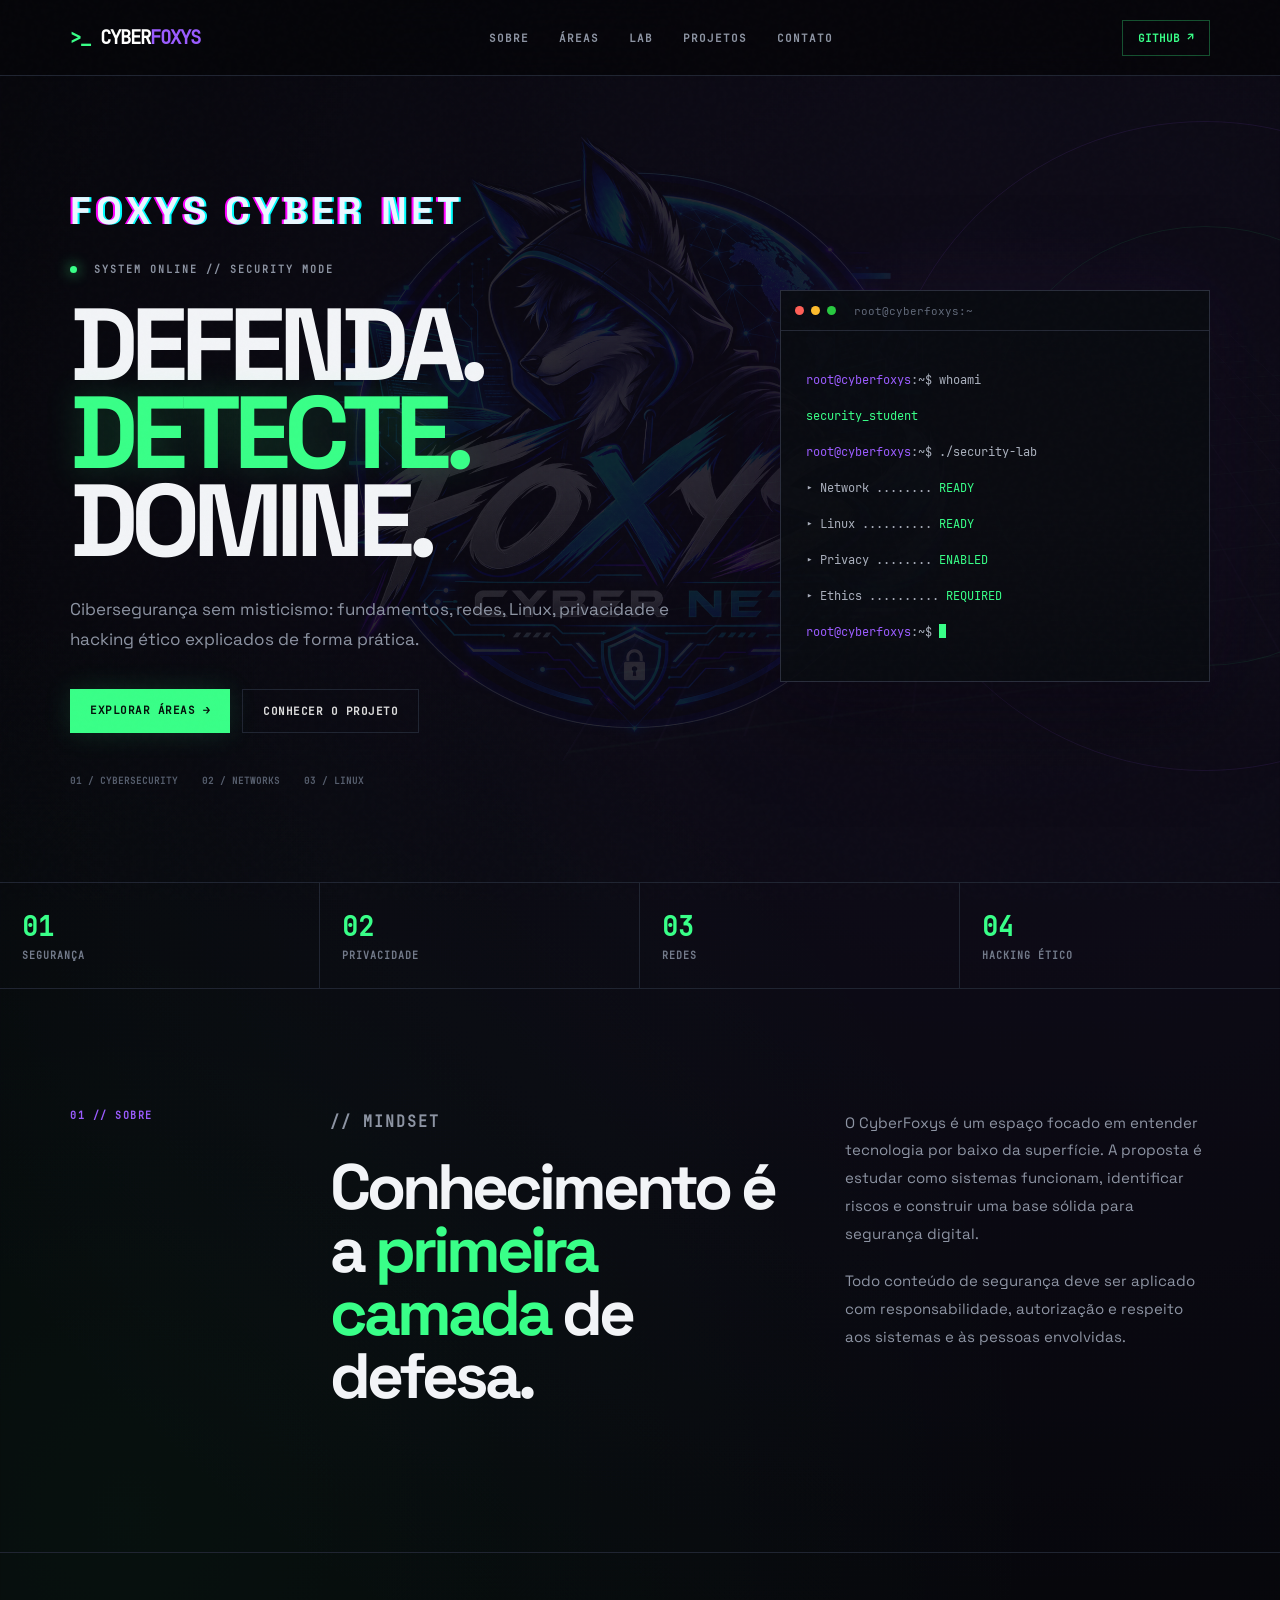
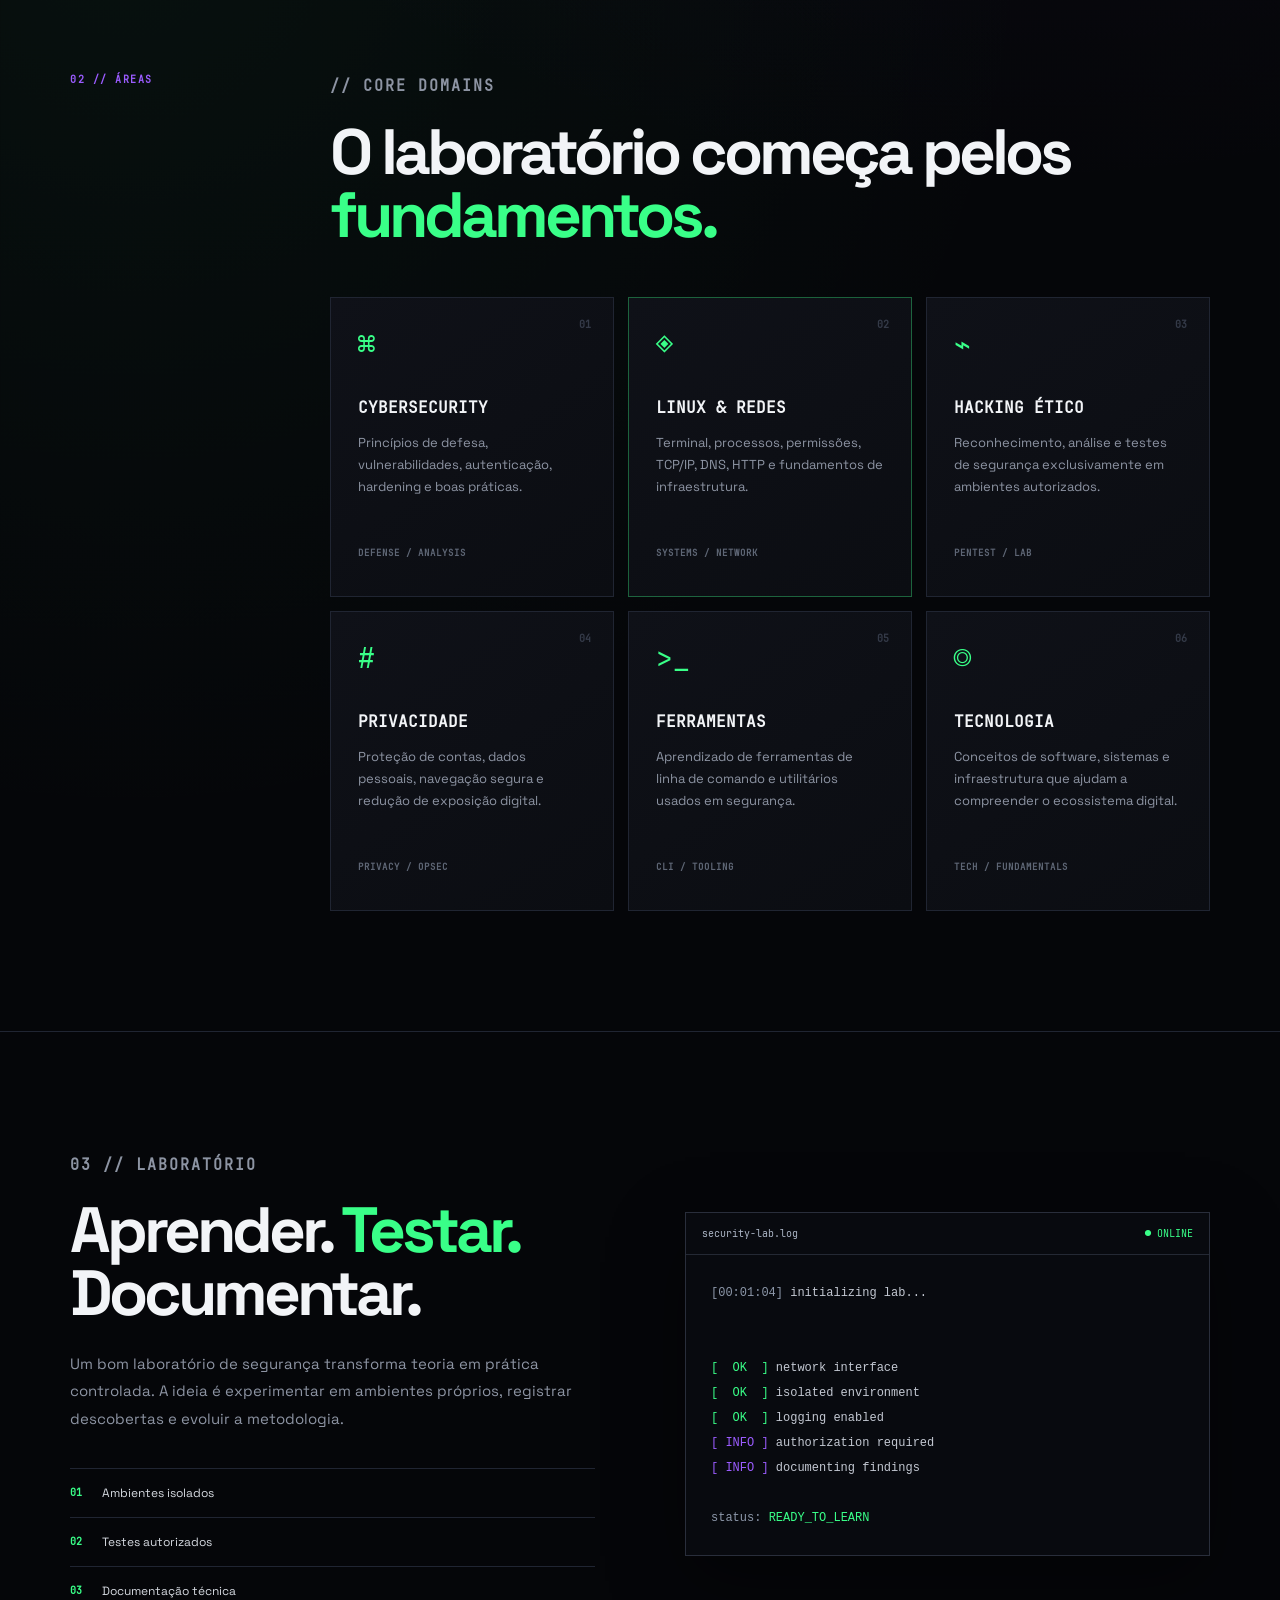
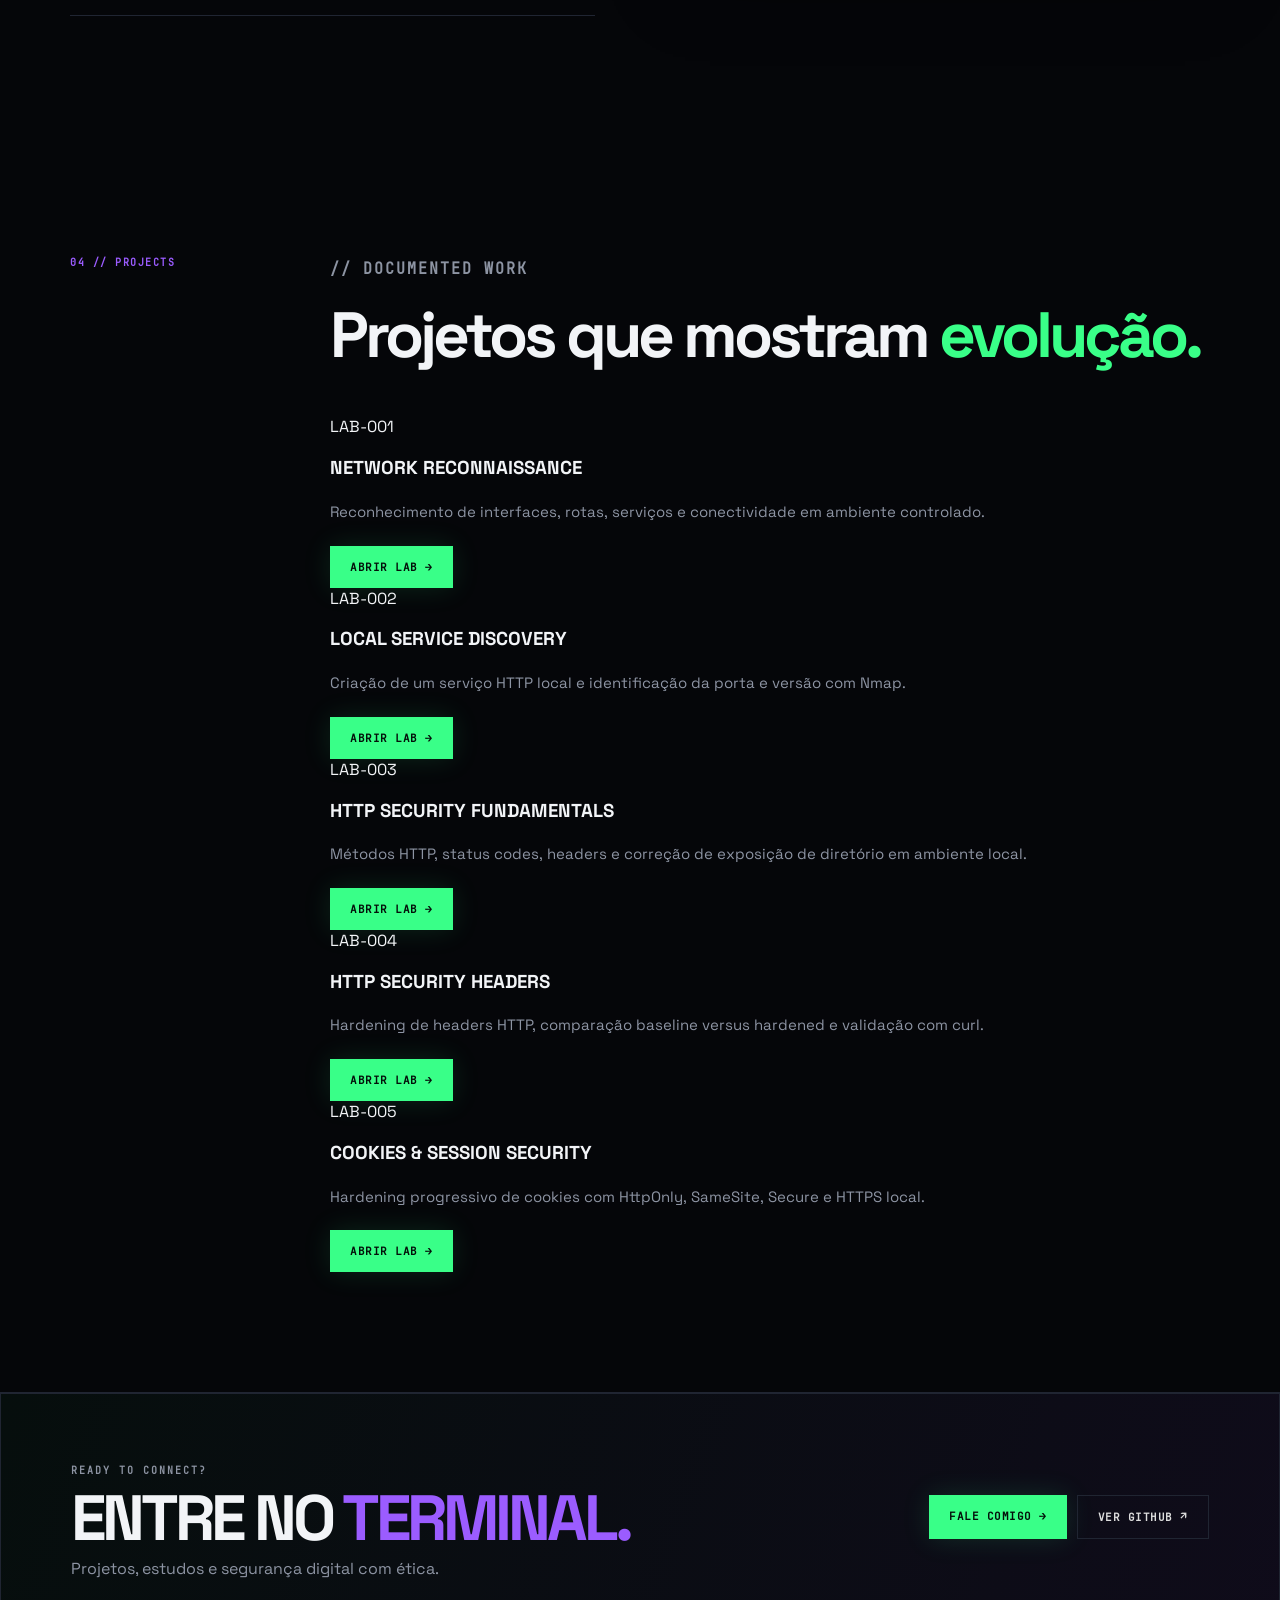
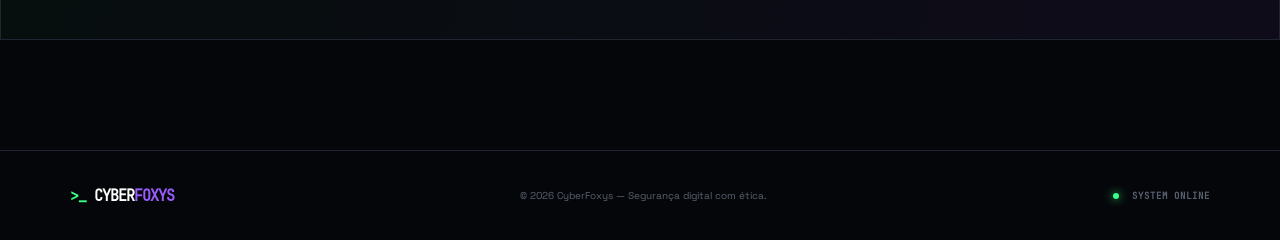
==== commit 75a6ae6b: "Bust CSS cache" ====
--- a/index.html
+++ b/index.html
@@ -1,4 +1,4 @@
-<!DOCTYPE html><html lang="pt-BR"><head><meta charset="UTF-8"><meta name="viewport" content="width=device-width, initial-scale=1.0"><meta name="description" content="CyberFoxys — portfólio e laboratório de cibersegurança, redes, Linux, privacidade e hacking ético."><meta name="theme-color" content="#050609"><title>CyberFoxys | Cyber Security</title><link rel="stylesheet" href="style.css"><link rel="icon" type="image/png" href="assets/favicon.png"><link rel="shortcut icon" href="assets/favicon.ico"></head><body><div class="fixed-logo"><img src="assets/logo.png" alt="Logo Foxys Cyber Net"></div><div class="noise"></div><div class="scanlines"></div><header class="navbar"><a href="#inicio" class="logo"><span>&gt;_</span> CYBER<span>FOXYS</span></a><nav aria-label="Navegação principal"><a href="#sobre">SOBRE</a><a href="#areas">ÁREAS</a><a href="#laboratorio">LAB</a><a href="#projetos">PROJETOS</a><a href="#contato">CONTATO</a></nav><a href="https://github.com/FoxysSec/cybersec-site" target="_blank" rel="noopener noreferrer" class="nav-button">GITHUB ↗</a></header><main id="inicio"><section class="hero"><div class="hero-orbit orbit-one"></div><div class="hero-orbit orbit-two"></div><div class="hero-grid"></div><div class="hero-content"><h2 class="foxys-title" data-text="FOXYS CYBER NET">FOXYS CYBER NET</h2><p class="eyebrow"><span class="dot"></span> SYSTEM ONLINE // SECURITY MODE</p><h1>DEFENDA.<br><span>DETECTE.</span><br>DOMINE.</h1><p class="hero-text">Cibersegurança sem misticismo: fundamentos, redes, Linux, privacidade e hacking ético explicados de forma prática.</p><div class="hero-actions"><a href="#areas" class="button primary">EXPLORAR ÁREAS →</a><a href="#sobre" class="button ghost">CONHECER O PROJETO</a></div><div class="hero-meta"><span>01 / CYBERSECURITY</span><span>02 / NETWORKS</span><span>03 / LINUX</span></div></div><div class="terminal" aria-label="Terminal demonstrativo"><div class="terminal-top"><span class="traffic red"></span><span class="traffic yellow"></span><span class="traffic green"></span><span class="terminal-title">root@cyberfoxys:~</span></div><div class="terminal-body"><p><span class="purple">root@cyberfoxys</span>:~$ whoami</p><p class="green-text">security_student</p><p><span class="purple">root@cyberfoxys</span>:~$ ./security-lab</p><p>▸ Network ........ <span class="green-text">READY</span></p><p>▸ Linux .......... <span class="green-text">READY</span></p><p>▸ Privacy ........ <span class="green-text">ENABLED</span></p><p>▸ Ethics .......... <span class="green-text">REQUIRED</span></p><p><span class="purple">root@cyberfoxys</span>:~$ <span class="cursor"></span></p></div></div></section><section class="stats"><div><strong>01</strong><span>SEGURANÇA</span></div><div><strong>02</strong><span>PRIVACIDADE</span></div><div><strong>03</strong><span>REDES</span></div><div><strong>04</strong><span>HACKING ÉTICO</span></div></section><section class="section about" id="sobre"><div class="section-label">01 // SOBRE</div><div class="section-content split"><div><p class="kicker">// MINDSET</p><h2>Conhecimento é a <span>primeira camada</span> de defesa.</h2></div><div><p>O CyberFoxys é um espaço focado em entender tecnologia por baixo da superfície. A proposta é estudar como sistemas funcionam, identificar riscos e construir uma base sólida para segurança digital.</p><p>Todo conteúdo de segurança deve ser aplicado com responsabilidade, autorização e respeito aos sistemas e às pessoas envolvidas.</p></div></div></section><section class="section areas" id="areas"><div class="section-label">02 // ÁREAS</div><div class="section-content"><div class="section-heading"><p class="kicker">// CORE DOMAINS</p><h2>O laboratório começa pelos <span>fundamentos.</span></h2></div><div class="cards"><article class="card"><span class="card-number">01</span><div class="icon">⌘</div><h3>CYBERSECURITY</h3><p>Princípios de defesa, vulnerabilidades, autenticação, hardening e boas práticas.</p><span class="card-tag">DEFENSE / ANALYSIS</span></article><article class="card featured"><span class="card-number">02</span><div class="icon">◈</div><h3>LINUX & REDES</h3><p>Terminal, processos, permissões, TCP/IP, DNS, HTTP e fundamentos de infraestrutura.</p><span class="card-tag">SYSTEMS / NETWORK</span></article><article class="card"><span class="card-number">03</span><div class="icon">⌁</div><h3>HACKING ÉTICO</h3><p>Reconhecimento, análise e testes de segurança exclusivamente em ambientes autorizados.</p><span class="card-tag">PENTEST / LAB</span></article><article class="card"><span class="card-number">04</span><div class="icon">#</div><h3>PRIVACIDADE</h3><p>Proteção de contas, dados pessoais, navegação segura e redução de exposição digital.</p><span class="card-tag">PRIVACY / OPSEC</span></article><article class="card"><span class="card-number">05</span><div class="icon">&gt;_</div><h3>FERRAMENTAS</h3><p>Aprendizado de ferramentas de linha de comando e utilitários usados em segurança.</p><span class="card-tag">CLI / TOOLING</span></article><article class="card"><span class="card-number">06</span><div class="icon">◎</div><h3>TECNOLOGIA</h3><p>Conceitos de software, sistemas e infraestrutura que ajudam a compreender o ecossistema digital.</p><span class="card-tag">TECH / FUNDAMENTALS</span></article></div></div></section><section class="lab" id="laboratorio"><div class="lab-copy"><p class="kicker">03 // LABORATÓRIO</p><h2>Aprender. <span>Testar.</span> Documentar.</h2><p>Um bom laboratório de segurança transforma teoria em prática controlada. A ideia é experimentar em ambientes próprios, registrar descobertas e evoluir a metodologia.</p><div class="lab-points"><div><span>01</span><p>Ambientes isolados</p></div><div><span>02</span><p>Testes autorizados</p></div><div><span>03</span><p>Documentação técnica</p></div></div></div><div class="code-window"><div class="code-head"><span>security-lab.log</span><span>● ONLINE</span></div><pre><code><span class="code-muted">[00:01:04]</span> initializing lab...
+<!DOCTYPE html><html lang="pt-BR"><head><meta charset="UTF-8"><meta name="viewport" content="width=device-width, initial-scale=1.0"><meta name="description" content="CyberFoxys — portfólio e laboratório de cibersegurança, redes, Linux, privacidade e hacking ético."><meta name="theme-color" content="#050609"><title>CyberFoxys | Cyber Security</title><link rel="stylesheet" href="style.css?v=2"><link rel="icon" type="image/png" href="assets/favicon.png"><link rel="shortcut icon" href="assets/favicon.ico"></head><body><div class="fixed-logo"><img src="assets/logo.png" alt="Logo Foxys Cyber Net"></div><div class="noise"></div><div class="scanlines"></div><header class="navbar"><a href="#inicio" class="logo"><span>&gt;_</span> CYBER<span>FOXYS</span></a><nav aria-label="Navegação principal"><a href="#sobre">SOBRE</a><a href="#areas">ÁREAS</a><a href="#laboratorio">LAB</a><a href="#projetos">PROJETOS</a><a href="#contato">CONTATO</a></nav><a href="https://github.com/FoxysSec/cybersec-site" target="_blank" rel="noopener noreferrer" class="nav-button">GITHUB ↗</a></header><main id="inicio"><section class="hero"><div class="hero-orbit orbit-one"></div><div class="hero-orbit orbit-two"></div><div class="hero-grid"></div><div class="hero-content"><h2 class="foxys-title" data-text="FOXYS CYBER NET">FOXYS CYBER NET</h2><p class="eyebrow"><span class="dot"></span> SYSTEM ONLINE // SECURITY MODE</p><h1>DEFENDA.<br><span>DETECTE.</span><br>DOMINE.</h1><p class="hero-text">Cibersegurança sem misticismo: fundamentos, redes, Linux, privacidade e hacking ético explicados de forma prática.</p><div class="hero-actions"><a href="#areas" class="button primary">EXPLORAR ÁREAS →</a><a href="#sobre" class="button ghost">CONHECER O PROJETO</a></div><div class="hero-meta"><span>01 / CYBERSECURITY</span><span>02 / NETWORKS</span><span>03 / LINUX</span></div></div><div class="terminal" aria-label="Terminal demonstrativo"><div class="terminal-top"><span class="traffic red"></span><span class="traffic yellow"></span><span class="traffic green"></span><span class="terminal-title">root@cyberfoxys:~</span></div><div class="terminal-body"><p><span class="purple">root@cyberfoxys</span>:~$ whoami</p><p class="green-text">security_student</p><p><span class="purple">root@cyberfoxys</span>:~$ ./security-lab</p><p>▸ Network ........ <span class="green-text">READY</span></p><p>▸ Linux .......... <span class="green-text">READY</span></p><p>▸ Privacy ........ <span class="green-text">ENABLED</span></p><p>▸ Ethics .......... <span class="green-text">REQUIRED</span></p><p><span class="purple">root@cyberfoxys</span>:~$ <span class="cursor"></span></p></div></div></section><section class="stats"><div><strong>01</strong><span>SEGURANÇA</span></div><div><strong>02</strong><span>PRIVACIDADE</span></div><div><strong>03</strong><span>REDES</span></div><div><strong>04</strong><span>HACKING ÉTICO</span></div></section><section class="section about" id="sobre"><div class="section-label">01 // SOBRE</div><div class="section-content split"><div><p class="kicker">// MINDSET</p><h2>Conhecimento é a <span>primeira camada</span> de defesa.</h2></div><div><p>O CyberFoxys é um espaço focado em entender tecnologia por baixo da superfície. A proposta é estudar como sistemas funcionam, identificar riscos e construir uma base sólida para segurança digital.</p><p>Todo conteúdo de segurança deve ser aplicado com responsabilidade, autorização e respeito aos sistemas e às pessoas envolvidas.</p></div></div></section><section class="section areas" id="areas"><div class="section-label">02 // ÁREAS</div><div class="section-content"><div class="section-heading"><p class="kicker">// CORE DOMAINS</p><h2>O laboratório começa pelos <span>fundamentos.</span></h2></div><div class="cards"><article class="card"><span class="card-number">01</span><div class="icon">⌘</div><h3>CYBERSECURITY</h3><p>Princípios de defesa, vulnerabilidades, autenticação, hardening e boas práticas.</p><span class="card-tag">DEFENSE / ANALYSIS</span></article><article class="card featured"><span class="card-number">02</span><div class="icon">◈</div><h3>LINUX & REDES</h3><p>Terminal, processos, permissões, TCP/IP, DNS, HTTP e fundamentos de infraestrutura.</p><span class="card-tag">SYSTEMS / NETWORK</span></article><article class="card"><span class="card-number">03</span><div class="icon">⌁</div><h3>HACKING ÉTICO</h3><p>Reconhecimento, análise e testes de segurança exclusivamente em ambientes autorizados.</p><span class="card-tag">PENTEST / LAB</span></article><article class="card"><span class="card-number">04</span><div class="icon">#</div><h3>PRIVACIDADE</h3><p>Proteção de contas, dados pessoais, navegação segura e redução de exposição digital.</p><span class="card-tag">PRIVACY / OPSEC</span></article><article class="card"><span class="card-number">05</span><div class="icon">&gt;_</div><h3>FERRAMENTAS</h3><p>Aprendizado de ferramentas de linha de comando e utilitários usados em segurança.</p><span class="card-tag">CLI / TOOLING</span></article><article class="card"><span class="card-number">06</span><div class="icon">◎</div><h3>TECNOLOGIA</h3><p>Conceitos de software, sistemas e infraestrutura que ajudam a compreender o ecossistema digital.</p><span class="card-tag">TECH / FUNDAMENTALS</span></article></div></div></section><section class="lab" id="laboratorio"><div class="lab-copy"><p class="kicker">03 // LABORATÓRIO</p><h2>Aprender. <span>Testar.</span> Documentar.</h2><p>Um bom laboratório de segurança transforma teoria em prática controlada. A ideia é experimentar em ambientes próprios, registrar descobertas e evoluir a metodologia.</p><div class="lab-points"><div><span>01</span><p>Ambientes isolados</p></div><div><span>02</span><p>Testes autorizados</p></div><div><span>03</span><p>Documentação técnica</p></div></div></div><div class="code-window"><div class="code-head"><span>security-lab.log</span><span>● ONLINE</span></div><pre><code><span class="code-muted">[00:01:04]</span> initializing lab...
 
 
 <span class="code-green">[  OK  ]</span> network interface
--- a/style.css
+++ b/style.css
@@ -7,13 +7,24 @@
 
 .fixed-logo {
     position: fixed;
-    top: 50%;
-    left: 50%;
+    top: 50vh;
+    left: 50vw;
     width: min(70vw, 650px);
     transform: translate(-50%, -50%);
-    z-index: 0;
+    z-index: 1;
     pointer-events: none;
     opacity: 0.12;
+}
+
+.navbar,
+main,
+.stats,
+.section,
+.lab,
+.cta,
+footer {
+    position: relative;
+    z-index: 2;
 }
 
 .fixed-logo img {
@@ -52,7 +63,7 @@
         width: 110vw;
         opacity: 0.08;
     }
-}o
+}
 
 /* FOXYS CYBER NET — GLITCH TITLE */
 
